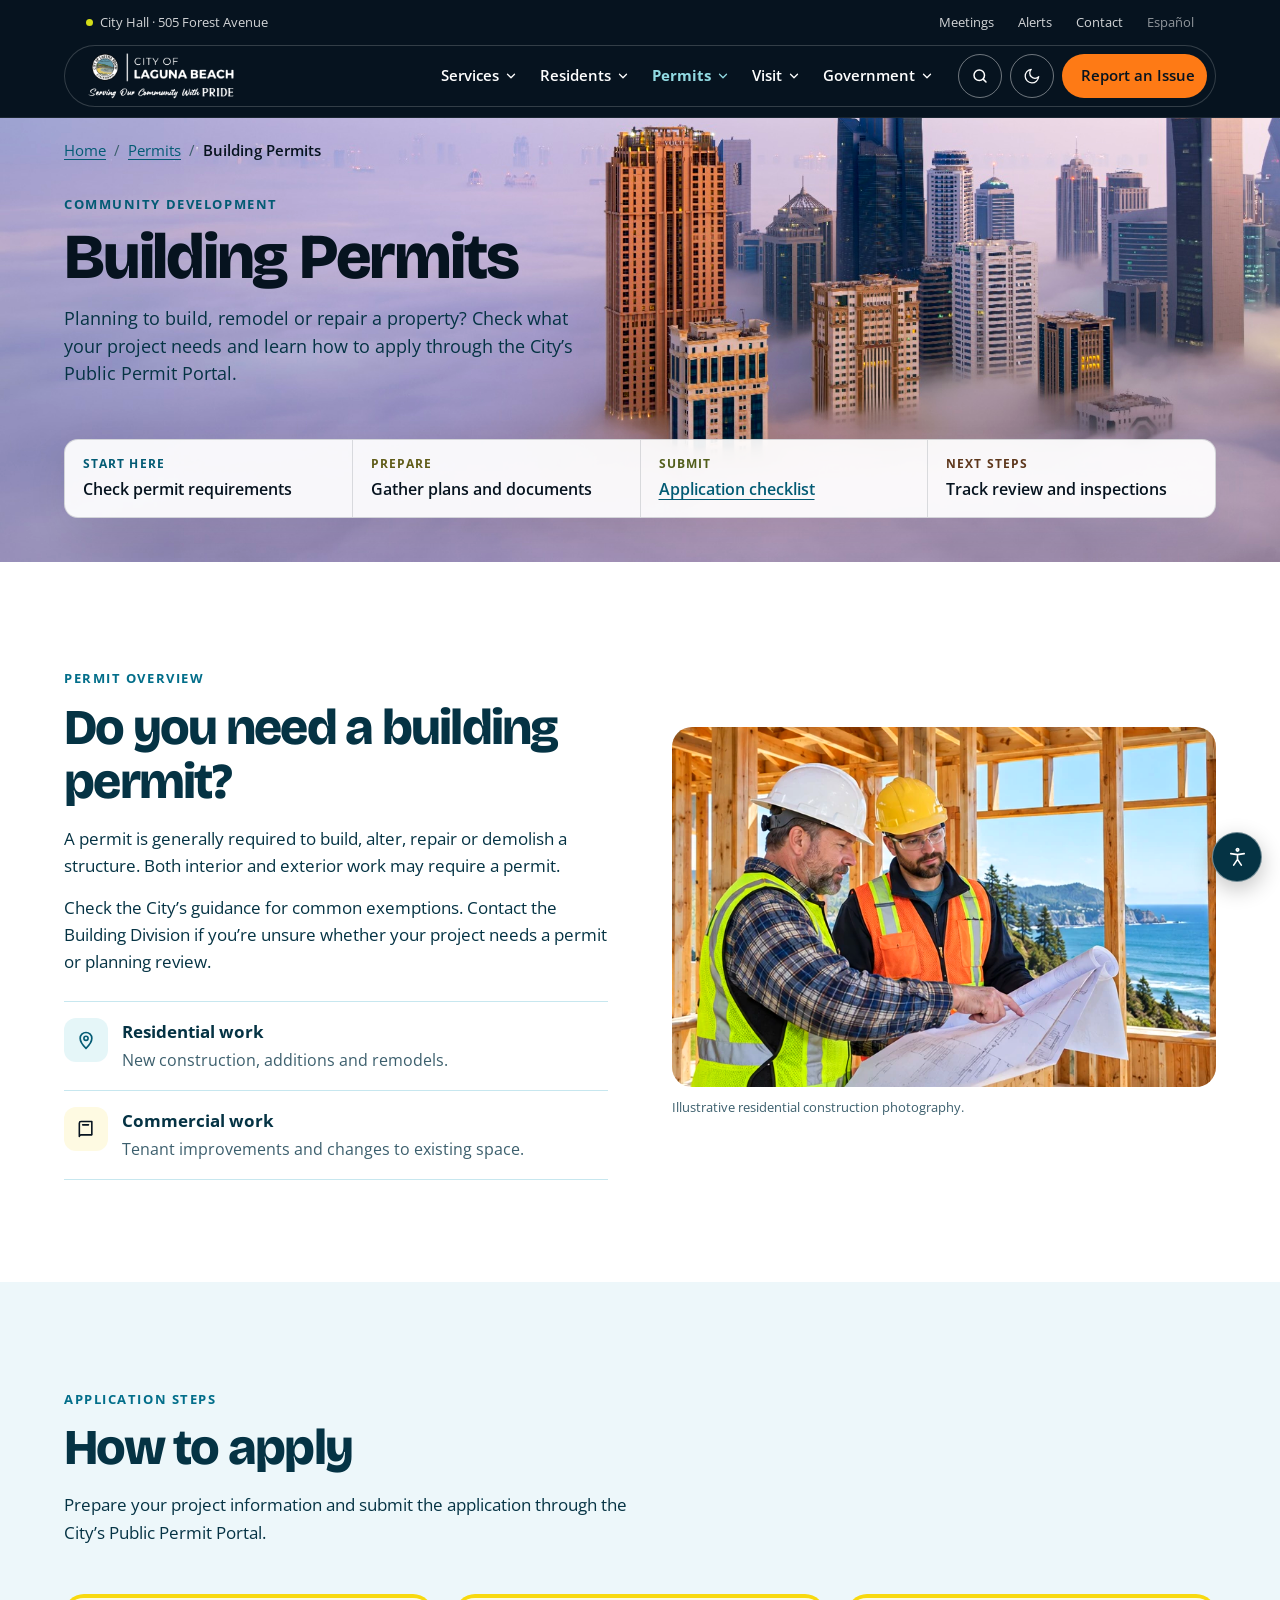
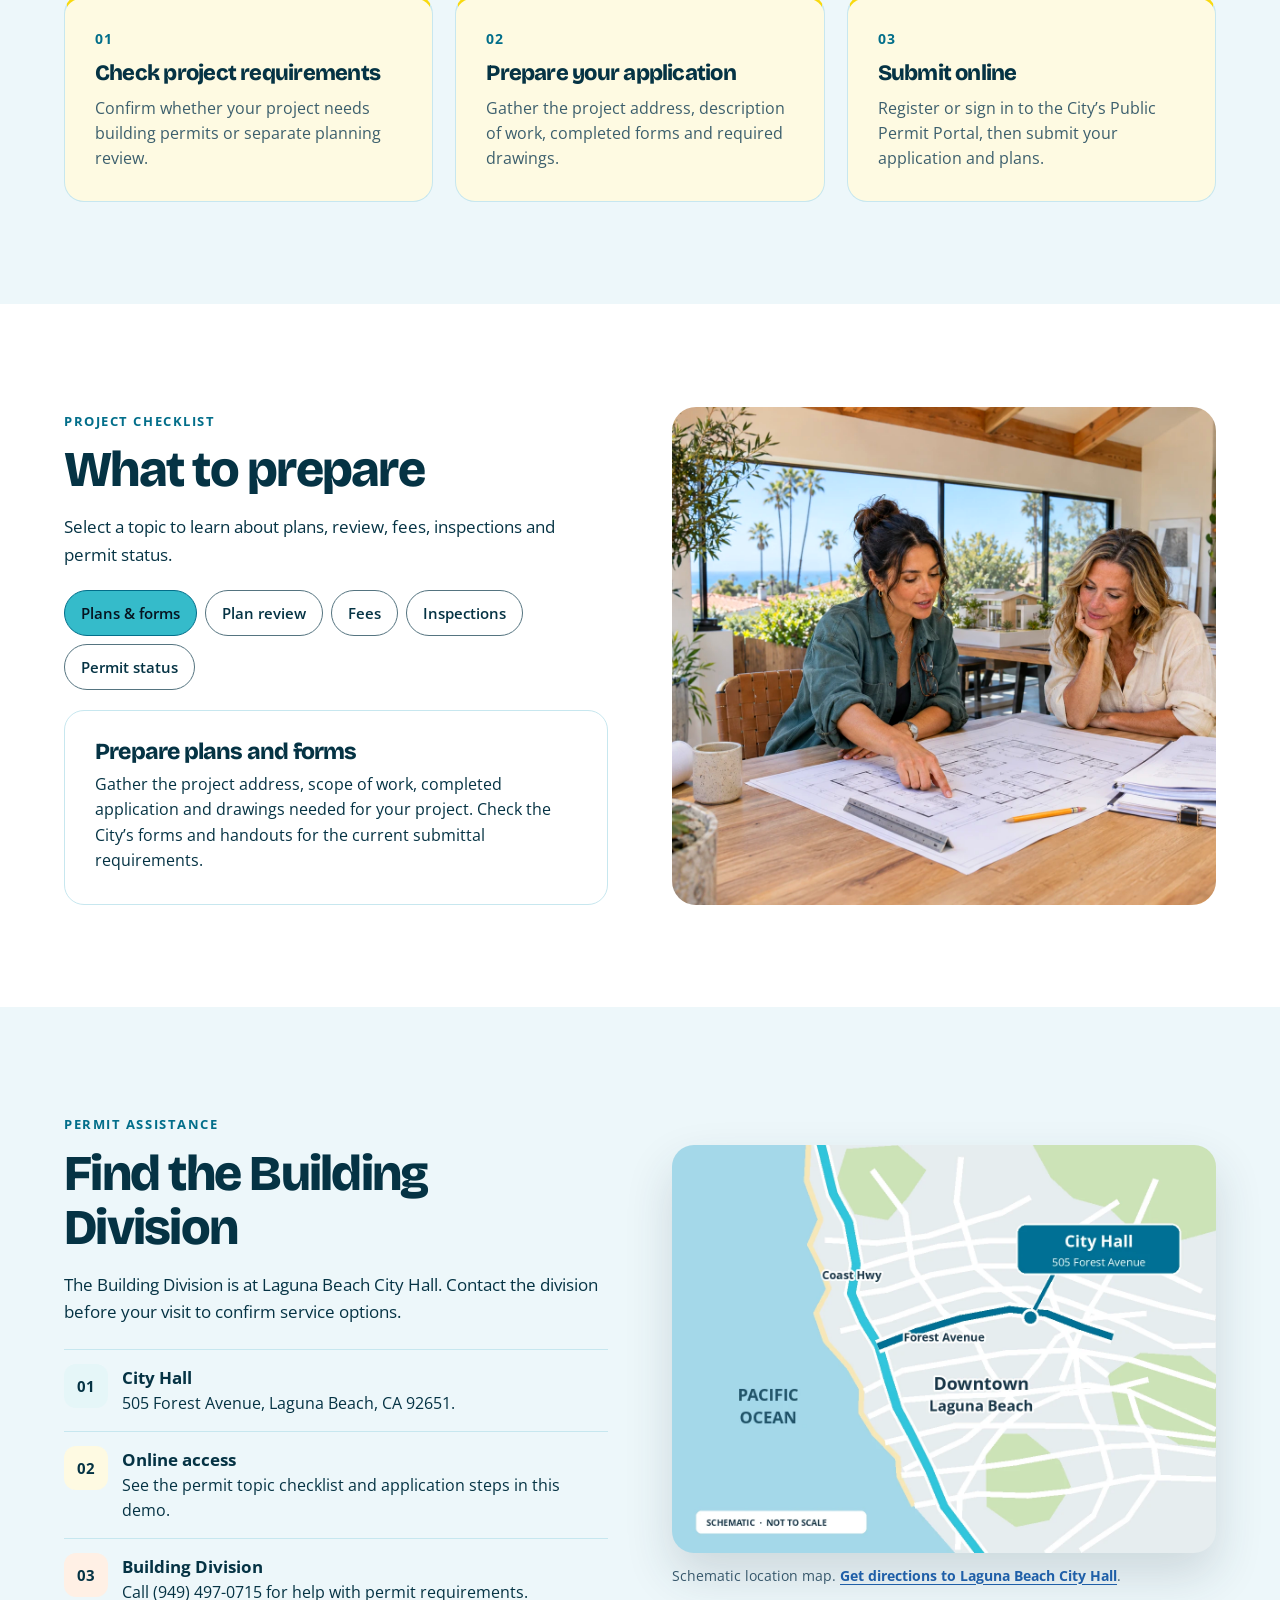
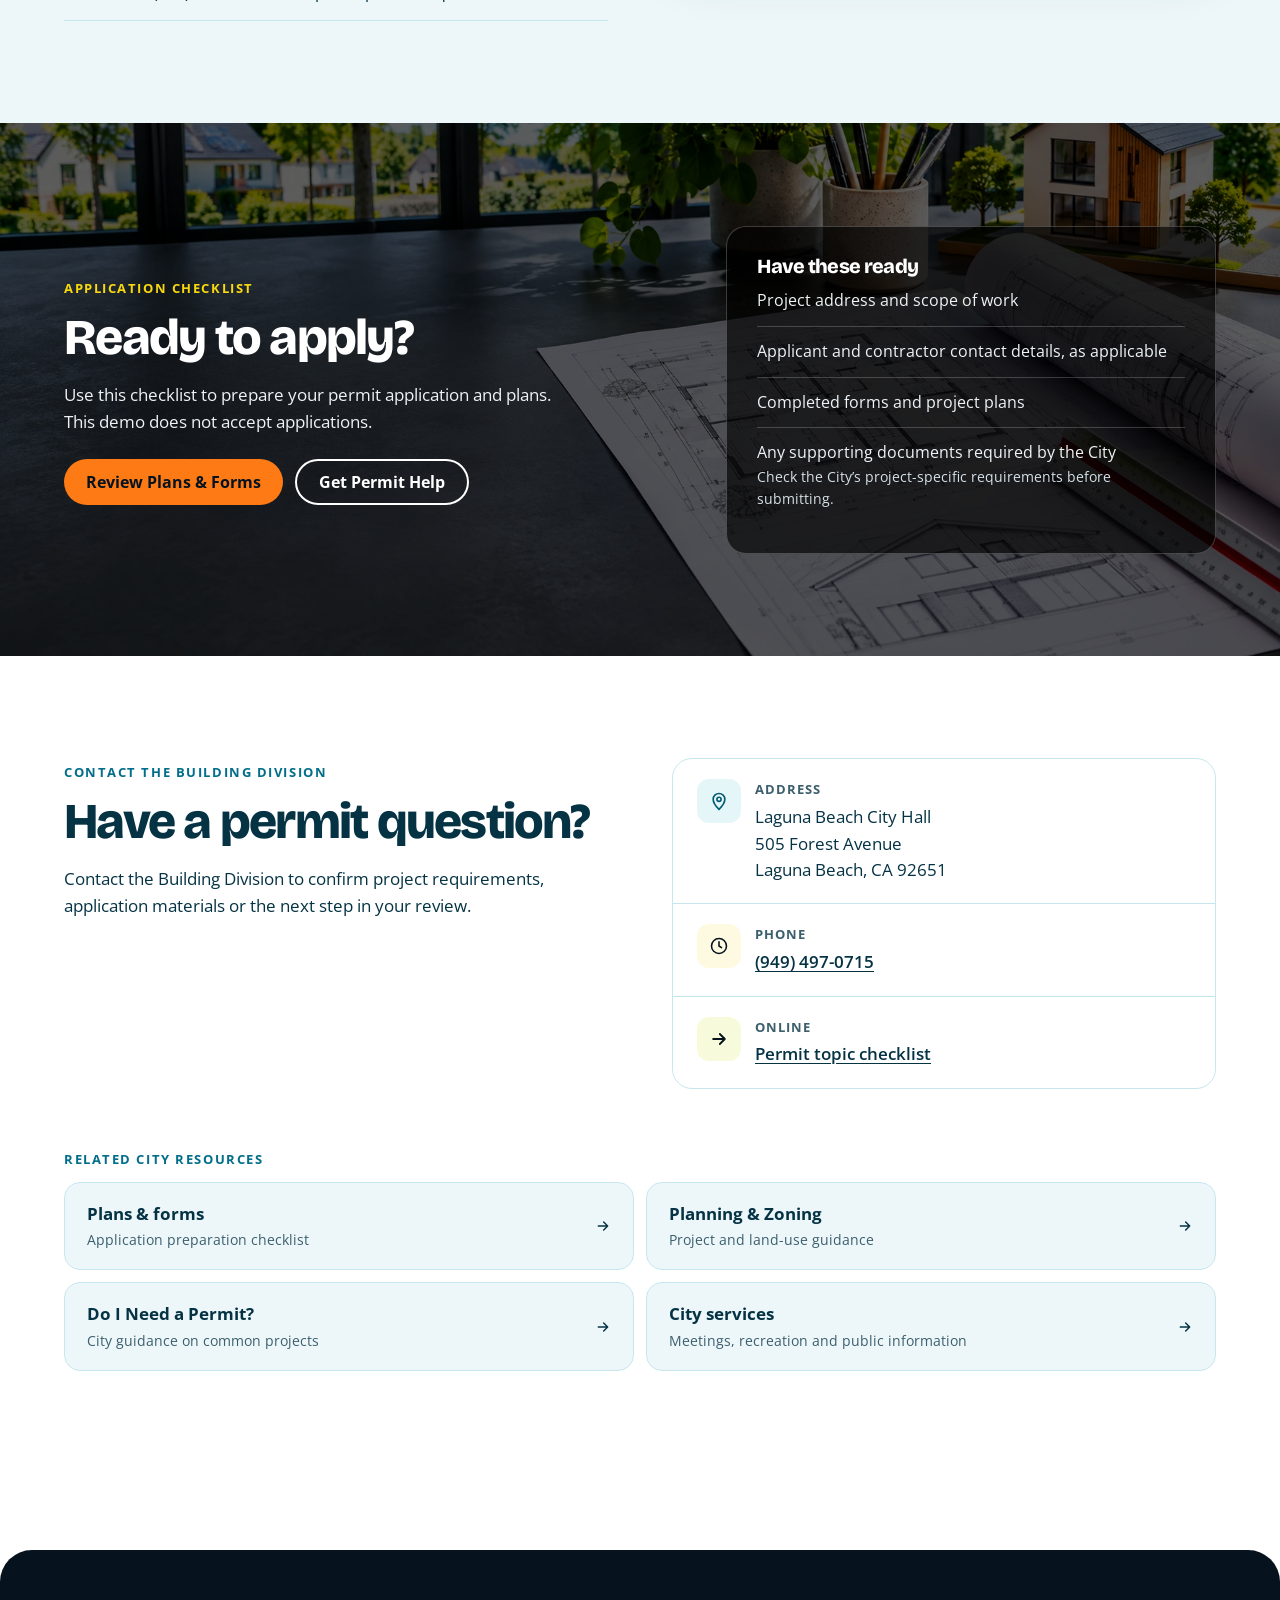
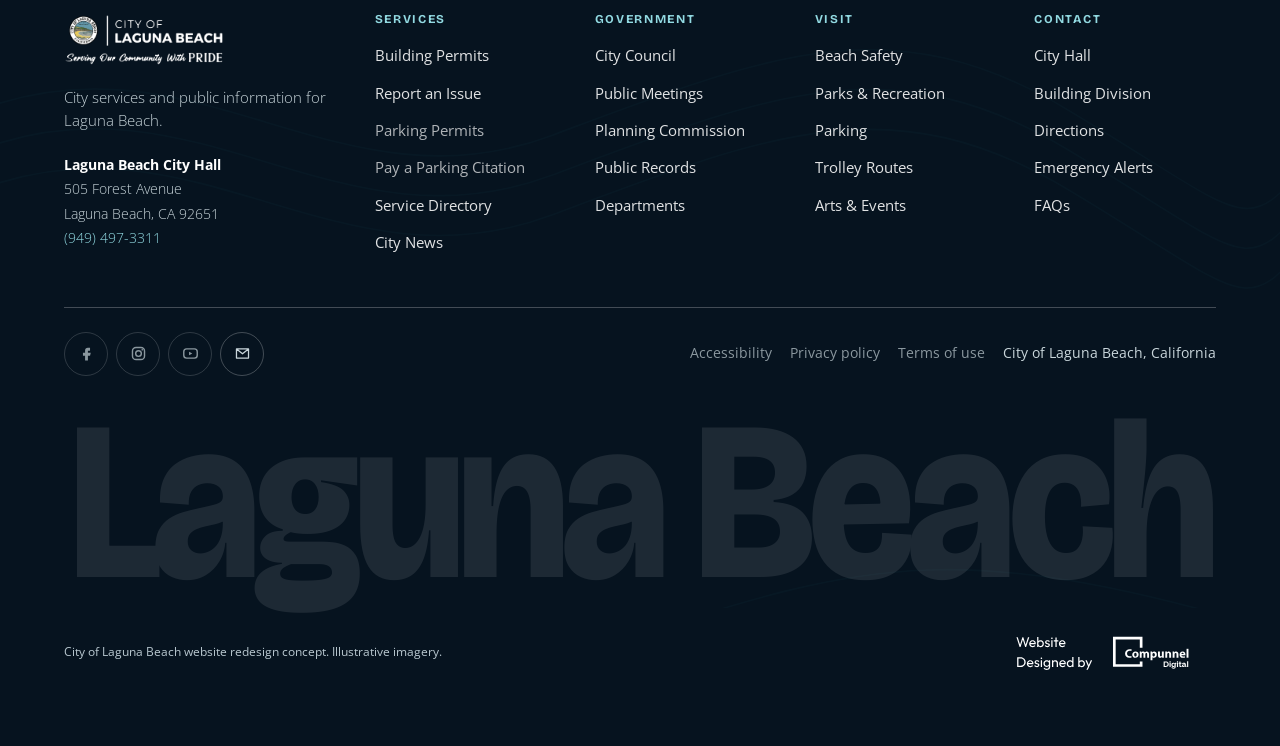
==== building-permits.html @ c86d78e0 "Add files via upload" ====
<!doctype html>
<html lang="en">
<head>
<meta charset="utf-8">
<meta content="width=device-width, initial-scale=1" name="viewport">
<title>Building Permits | City of Laguna Beach</title>
<meta content="Check building permit requirements, prepare your application, and find the City of Laguna Beach Public Permit Portal." name="description">
<link href="https://fonts.googleapis.com" rel="preconnect">
<link crossorigin="" href="https://fonts.gstatic.com" rel="preconnect">
<link href="https://fonts.googleapis.com/css2?family=Bricolage+Grotesque:opsz,wght@12..96,400..800&amp;family=Fraunces:ital,opsz,wght@1,9..144,300..600&amp;family=Open+Sans:wght@300;400;600;700&amp;display=swap" rel="stylesheet">
<style>

:root{
  --navy:#263A4A; --navy-d:#1B2A36; --navy-dd:#121D26; --navy-l:#34505F;
  --orange:#C6532F; --orange-d:#B4492A; --orange-dd:#9A3D22; --orange-lt:#E8875F; --orange-wash:#FBEDE7;
  --teal:#477C78; --teal-d:#3B6B67; --brick:var(--orange); --brick-d:var(--orange-d); --ochre:#D6A64F; --ochre-lt:#FAF0DA;
  --ivory:#F5F0E6; --sage:#A8B5A0; --sage-lt:#E9EDE4; --mist:#B9CED0; --mist-lt:#E7EFF0;
  --slate:#6D777C; --slate-d:#5E676C; --charcoal:#303638; --rose:#C58C80; --rose-lt:#F3E4E0;
  --white:#fff;

  --text:var(--charcoal);
  --line:rgba(38,58,74,.14);
  --line-lt:rgba(255,255,255,.24);
  --r-lg:32px; --r-md:22px; --r-sm:14px;
  --display:'Bricolage Grotesque',system-ui,sans-serif;
  --accent-font:'Fraunces',Georgia,serif;
  --body:'Open Sans',system-ui,-apple-system,sans-serif;
  --pad:clamp(16px,5vw,72px); --gap:clamp(14px,1.6vw,22px);
  --navh:78px;
  --ease:cubic-bezier(.2,.8,.3,1);
}
*{box-sizing:border-box}
html{scroll-behavior:smooth;scroll-padding-top:110px}
body{margin:0;background:var(--white);color:var(--text);font-family:var(--body);font-size:16.5px;line-height:1.6;-webkit-font-smoothing:antialiased;overflow-x:hidden}
img{max-width:100%;display:block}
a{color:inherit;text-decoration:none}
button{font:inherit;color:inherit;border:0;background:none;cursor:pointer}
input,select{font:inherit}
:focus-visible{outline:3px solid var(--orange-lt);outline-offset:3px;border-radius:6px}
.skip{position:absolute;left:12px;top:-60px;z-index:200;background:#fff;color:var(--navy);padding:10px 16px;border-radius:999px;font-weight:700}
.skip:focus{top:12px}
.sr-only{position:absolute;width:1px;height:1px;padding:0;margin:-1px;overflow:hidden;clip:rect(0,0,0,0);white-space:nowrap;border:0}
.wrap{max-width:1360px;margin:0 auto;padding-inline:var(--pad)}
h1,h2,h3,h4{font-family:var(--display);font-weight:800;letter-spacing:-.035em;line-height:.99;margin:0;color:var(--navy)}
.it{font-family:var(--accent-font);font-style:italic;font-weight:300;letter-spacing:-.02em}
.lede{font-size:clamp(16px,1.3vw,19px);color:var(--slate-d);max-width:56ch;line-height:1.65;font-weight:300}
.n{font-size:12px;font-weight:700;letter-spacing:.14em;text-transform:uppercase;color:var(--slate-d)}
.eyebrow{display:inline-flex;align-items:center;gap:9px;font-size:12px;font-weight:700;letter-spacing:.14em;text-transform:uppercase;
  padding:8px 15px 8px 12px;border-radius:999px;border:1px solid var(--line);background:var(--ivory);color:var(--navy)}
.eyebrow::before{content:"";width:8px;height:8px;border-radius:50%;background:var(--brick)}
.on-dark .eyebrow{border-color:var(--line-lt);background:rgba(255,255,255,.12);color:#fff;backdrop-filter:blur(6px)}
.on-dark .eyebrow::before{background:var(--orange-lt)}
.on-dark h1,.on-dark h2,.on-dark h3,.on-dark h4{color:#fff}
.on-dark .lede{color:#D3DEE2}
.on-dark .n{color:rgba(255,255,255,.75)}

.ph{position:relative;overflow:hidden;background:linear-gradient(135deg,var(--navy),var(--teal))}
.ph img{position:absolute;inset:0;width:100%;height:100%;object-fit:cover}


.btn{display:inline-flex;align-items:center;gap:12px;padding:13px 17px 13px 24px;border-radius:999px;font-weight:600;font-size:15.5px;
  background:var(--orange-d);color:#fff;transition:transform .28s var(--ease),background .28s;min-height:48px}
.btn .dot{width:30px;height:30px;border-radius:50%;background:var(--navy);color:#fff;display:grid;place-items:center;transition:transform .28s var(--ease);flex:none}
.btn:hover{transform:translateY(-2px);background:var(--orange-dd)}
.btn--navy{background:var(--navy)}.btn--navy .dot{background:var(--orange)}.btn--navy:hover{background:var(--navy-l)}
.btn:hover .dot{transform:translateX(3px) rotate(45deg)}
.btn--ghost{background:transparent;color:var(--navy);border:1.5px solid var(--line)}
.btn--ghost .dot{background:var(--navy);color:#fff}
.btn--ghost:hover{background:var(--ivory)}
.btn--white{background:#fff;color:var(--navy)}
.btn--white .dot{background:var(--orange);color:#fff}
.btn--white:hover{background:var(--ivory)}
.btn--glass{background:rgba(255,255,255,.14);color:#fff;border:1.5px solid rgba(255,255,255,.45);backdrop-filter:blur(8px)}
.btn--glass .dot{background:#fff;color:var(--navy)}
.btn--glass:hover{background:rgba(255,255,255,.26)}
.btn--ochre{background:var(--ochre);color:var(--navy-dd)}
.btn--ochre .dot{background:var(--navy);color:#fff}
.btn--ochre:hover{background:var(--gold)}


#progress{position:fixed;top:0;left:0;height:3px;width:0;z-index:120;background:linear-gradient(90deg,var(--orange-lt),var(--orange));transition:width .12s linear}
.nav{position:fixed;top:0;left:0;right:0;z-index:80;padding:8px 0 10px;background:#000;border-bottom:1px solid rgba(255,255,255,.08);transition:transform .35s var(--ease),box-shadow .35s}
.nav.solid{box-shadow:0 10px 30px rgba(0,0,0,.35)}
.utility{display:flex;justify-content:flex-end;gap:4px;align-items:center;font-size:13px;color:rgba(255,255,255,.82);padding:0 12px 8px;
  transition:opacity .3s,max-height .3s;max-height:40px;overflow:hidden}
.utility a{padding:4px 10px;border-radius:99px}
.utility a[href]:hover{background:rgba(255,255,255,.14);color:#fff}
.utility .open{display:inline-flex;align-items:center;gap:7px;margin-right:auto;padding-left:10px}
.utility .open i{width:7px;height:7px;border-radius:50%;background:var(--sage)}
.utility .open.closed i{background:var(--rose)}
.nav.solid .utility{opacity:0;max-height:0;padding-bottom:0}
.nav-inner{position:relative;display:flex;align-items:center;gap:14px;border-radius:999px;padding:6px 8px 6px 22px;
  background:#000;border:1px solid rgba(255,255,255,.18);
  transition:background .35s,border-color .35s,box-shadow .35s}
.nav.solid .nav-inner,.nav.menu-open .nav-inner{background:#000;border-color:rgba(255,255,255,.14)}
.brand{display:flex;align-items:center;flex:none}
.brand img{height:48px;width:auto}
.nav-links{display:flex;gap:2px;margin-left:auto;list-style:none;padding:0;margin-block:0}
.nav-links>li>a:hover{background:rgba(255,255,255,.14);color:#fff}
.nav-links>li>button,.nav-links>li>a{display:inline-flex;align-items:center;gap:6px;padding:10px 14px;border-radius:999px;font-size:14.5px;font-weight:600;color:rgba(255,255,255,.92);transition:background .2s,color .2s}
.nav-links>li>button svg{transition:transform .25s}
.nav-links>li>button:hover,.nav-links>li>button[aria-expanded="true"]{background:rgba(255,255,255,.16);color:#fff}
.nav-links>li>button[aria-expanded="true"] svg{transform:rotate(180deg)}
.nav-cta{display:flex;gap:8px;align-items:center}
.icon-btn{width:44px;height:44px;border-radius:50%;border:1px solid rgba(255,255,255,.42);display:grid;place-items:center;color:#fff;transition:all .25s;flex:none}
.icon-btn:hover{background:rgba(255,255,255,.2)}
.nav .btn{padding:10px 12px 10px 19px;font-size:14.5px;background:var(--orange);color:#fff;min-height:44px}
.nav .btn .dot{width:26px;height:26px}
.nav .btn:hover{background:var(--orange-d)}
.burger{display:none}

.mega{position:absolute;left:0;right:0;top:calc(100% + 10px);border-radius:var(--r-lg);background:#fff;color:var(--charcoal);
  box-shadow:0 30px 70px -20px rgba(18,29,38,.45);padding:clamp(20px,2.4vw,32px);display:grid;grid-template-columns:1.3fr .7fr;gap:28px;
  opacity:0;visibility:hidden;transform:translateY(-8px);transition:opacity .25s,transform .25s var(--ease),visibility .25s}
.mega.open{opacity:1;visibility:visible;transform:none}
.mega h3{font-size:13px;letter-spacing:.14em;text-transform:uppercase;font-family:var(--body);font-weight:700;color:var(--orange-d);margin-bottom:14px}
.mega ul{list-style:none;padding:0;margin:0;display:grid;grid-template-columns:1fr 1fr;gap:4px 18px}
.mega li a{display:flex;align-items:center;justify-content:space-between;gap:10px;padding:11px 14px;border-radius:14px;font-weight:600;font-size:15px;color:var(--navy);transition:background .2s,transform .2s}
.mega li a:hover{background:var(--orange-wash);transform:translateX(3px)}
.mega li a span{font-weight:400;font-size:12.5px;color:var(--slate-d)}
.mega-feature{position:relative;border-radius:var(--r-md);overflow:hidden;min-height:220px;display:flex;align-items:flex-end;isolation:isolate;color:#fff}
.mega-feature img{position:absolute;inset:0;width:100%;height:100%;object-fit:cover;z-index:-2}
.mega-feature::after{content:"";position:absolute;inset:0;z-index:-1;background:linear-gradient(180deg,rgba(18,29,38,0) 30%,rgba(18,29,38,.92))}
.mega-feature div{padding:20px}
.mega-feature b{display:block;font-family:var(--display);font-size:22px;letter-spacing:-.03em;line-height:1.05}
.mega-feature small{display:block;margin-top:6px;font-size:13.5px;color:#D3DEE2}
@media(max-width:1080px){.nav-links{display:none}.burger{display:grid;margin-left:auto}}
@media(max-width:600px){.nav .btn span{display:none}.nav .btn{padding:9px}.brand img{height:38px}.utility{display:none}.nav-inner{padding-left:16px;gap:8px}.icon-btn{width:42px;height:42px}}


.drawer{position:fixed;inset:0;z-index:90;background:var(--navy-d);color:#fff;padding:calc(var(--navh) + 30px) var(--pad) 40px;overflow-y:auto;
  opacity:0;visibility:hidden;transition:opacity .3s,visibility .3s}
.drawer.open{opacity:1;visibility:visible}
.drawer details{border-bottom:1px solid var(--line-lt)}
.drawer summary{list-style:none;display:flex;justify-content:space-between;align-items:center;padding:18px 4px;font-family:var(--display);font-size:24px;font-weight:700;letter-spacing:-.03em;cursor:pointer;min-height:48px}
.drawer summary::-webkit-details-marker{display:none}
.drawer summary svg{transition:transform .25s}
.drawer details[open] summary svg{transform:rotate(45deg)}
.drawer ul{list-style:none;margin:0;padding:0 0 18px;display:grid;gap:2px}
.drawer ul a{display:block;padding:11px 6px;color:#D3DEE2;font-size:16px}
.drawer-links{list-style:none;margin:0;padding:0}
.drawer-links a{display:block;padding:16px 4px;border-bottom:1px solid var(--line-lt);font-family:var(--display);font-size:26px;font-weight:700;letter-spacing:-.03em;color:#fff}
.drawer .drawer-cta{display:flex;gap:10px;flex-wrap:wrap;margin-top:28px}


.topshell{position:relative;isolation:isolate;padding-top:calc(var(--navh) + clamp(64px,8vw,120px));padding-bottom:clamp(30px,4vw,54px);overflow:hidden;background:var(--navy-d)}
.topshell-bg{position:absolute;inset:0;z-index:-2}
.topshell-bg video,.topshell-bg img{position:absolute;inset:0;width:100%;height:100%;object-fit:cover;object-position:center 55%}
.topshell-bg img{z-index:0}.topshell-bg video{z-index:1}
.motion-btn{display:inline-flex;align-items:center;gap:9px;margin-top:16px;padding:9px 16px 9px 13px;border-radius:999px;font-size:13.5px;font-weight:600;color:#fff;
  border:1px solid rgba(255,255,255,.35);background:rgba(0,0,0,.28);backdrop-filter:blur(6px);-webkit-backdrop-filter:blur(6px);min-height:40px;transition:background .2s}
.motion-btn:hover{background:rgba(0,0,0,.5)}
.topshell-bg::after{content:"";position:absolute;inset:0;z-index:2;
  background:
    radial-gradient(85% 85% at 12% 55%, rgba(10,16,22,.82) 0%, rgba(14,22,30,.5) 50%, rgba(18,29,38,.08) 85%),
    linear-gradient(90deg, rgba(10,16,22,.45) 0%, rgba(10,16,22,0) 60%),
    radial-gradient(60% 50% at 92% 8%, rgba(198,83,47,.22), transparent 70%),
    linear-gradient(180deg, rgba(0,0,0,.35) 0%, rgba(18,29,38,.05) 35%, rgba(18,29,38,.25) 70%, rgba(12,20,27,.95) 100%)}
.topshell-grain{position:absolute;inset:0;z-index:-1;opacity:.3;background-image:radial-gradient(rgba(255,255,255,.16) 1px,transparent 1px);background-size:26px 26px;
  -webkit-mask-image:linear-gradient(180deg,transparent 0%,#000 55%);mask-image:linear-gradient(180deg,transparent 0%,#000 55%)}
.river-art{position:absolute;inset:auto 0 0 0;z-index:-1;width:100%;height:60%;opacity:.5;pointer-events:none}
.river-art path{fill:none;stroke:rgba(232,135,95,.42);stroke-width:1.2}
.river-art .draw{stroke-dasharray:2200;stroke-dashoffset:2200;animation:draw 7s cubic-bezier(.4,0,.2,1) .5s forwards}
@keyframes draw{to{stroke-dashoffset:0}}
.hero{position:relative;z-index:4}
.hero h1,.hero .lede{text-shadow:0 2px 18px rgba(18,29,38,.7),0 1px 3px rgba(18,29,38,.5)}
.hero-pills{display:flex;gap:10px;flex-wrap:wrap}
.livepill{display:inline-flex;align-items:center;gap:9px;padding:7px 15px 7px 12px;border-radius:999px;font-size:12px;font-weight:700;letter-spacing:.12em;text-transform:uppercase;
  background:rgba(198,83,47,.22);border:1px solid rgba(232,135,95,.6);color:#F8D2C1}
.livepill i{width:8px;height:8px;border-radius:50%;background:var(--orange-lt);box-shadow:0 0 0 0 rgba(232,135,95,.7);animation:pulse 2.2s infinite}
@keyframes pulse{70%{box-shadow:0 0 0 9px transparent}100%{box-shadow:0 0 0 0 transparent}}
.hero h1{font-size:clamp(46px,8vw,128px);letter-spacing:-.05em;margin:22px 0 0;max-width:13ch;color:#fff;line-height:.94}
.hero h1 .it{color:var(--orange-lt);display:inline-block;padding-right:.08em}
.hero-grid{display:grid;grid-template-columns:1.4fr .6fr;gap:clamp(24px,4vw,60px);align-items:end;margin-top:26px}
.hero .lede{color:#E2E9EC;font-size:clamp(17px,1.45vw,21px);max-width:46ch}
.hero-actions{display:flex;gap:12px;flex-wrap:wrap;margin-top:28px}
.hero-side{border:1px solid rgba(255,255,255,.16);border-radius:var(--r-md);background:#000;overflow:hidden;color:#fff;box-shadow:0 30px 60px -24px rgba(0,0,0,.7)}
.hero-side .ph{height:150px}
.hero-side .ph img{object-position:center 35%}
.hero-side .in{padding:20px}
.hero-side .n{color:var(--orange-lt)}
.hero-side .k{font-family:var(--display);font-weight:700;font-size:clamp(28px,2.8vw,40px);line-height:1;letter-spacing:-.05em;margin-top:6px}
.hero-side .k span{color:var(--orange-lt)}
.hero-side p{margin:10px 0 0;font-size:14px;color:#C9CDD0;line-height:1.55;font-weight:300}
.hero-side a{display:inline-flex;gap:9px;align-items:center;margin-top:14px;font-weight:600;font-size:14.5px;color:var(--orange-lt)}
.hero-side a:hover{text-decoration:underline;text-underline-offset:4px}
.float-pill{position:absolute;z-index:5;display:inline-flex;align-items:center;gap:8px;padding:10px 16px;border-radius:999px;font-size:13.5px;color:#fff;
  background:rgba(27,42,54,.55);border:1px solid rgba(255,255,255,.3);backdrop-filter:blur(10px);-webkit-backdrop-filter:blur(10px);animation:drift 9s ease-in-out infinite}
.float-pill b{font-family:var(--display);font-size:16px;letter-spacing:-.02em}
.float-pill i{width:7px;height:7px;border-radius:50%;background:var(--orange-lt)}
.fp1{right:clamp(16px,6vw,96px);top:calc(var(--navh) + 110px)}
@keyframes drift{0%,100%{transform:translateY(0)}50%{transform:translateY(-8px)}}

.quick{display:grid;grid-template-columns:repeat(4,1fr);gap:var(--gap);margin-top:clamp(34px,4vw,56px)}
.qcard{position:relative;display:flex;flex-direction:column;justify-content:flex-end;min-height:clamp(150px,14vw,196px);border-radius:var(--r-md);overflow:hidden;isolation:isolate;
  border:1px solid rgba(255,255,255,.26);color:#fff;padding:18px;transition:transform .35s var(--ease),border-color .35s}
.qcard img{position:absolute;inset:0;width:100%;height:100%;object-fit:cover;z-index:-2;transition:transform .7s var(--ease)}
.qcard::after{content:"";position:absolute;inset:0;z-index:-1;background:linear-gradient(180deg,rgba(18,29,38,.08) 15%,rgba(18,29,38,.9) 100%)}
.qcard:hover{transform:translateY(-6px);border-color:color-mix(in srgb,var(--cyan) 90%,transparent)}
.qcard:hover img{transform:scale(1.07)}
.qcard .num{position:absolute;top:14px;left:14px;font-size:11px;font-weight:700;letter-spacing:.12em;padding:5px 10px;border-radius:99px;background:rgba(255,255,255,.92);color:var(--navy)}
.qcard .arrow{position:absolute;top:12px;right:12px;width:36px;height:36px;border-radius:50%;background:var(--orange);display:grid;place-items:center;transition:transform .35s var(--ease)}
.qcard:hover .arrow{transform:rotate(-45deg)}
.qcard b{font-family:var(--display);font-size:clamp(19px,1.7vw,24px);letter-spacing:-.03em;line-height:1.05}
.qcard small{font-size:13px;color:#D3DEE2;margin-top:4px}
@media(max-width:980px){.hero-grid{grid-template-columns:1fr}.quick{grid-template-columns:1fr 1fr}.fp1{display:none}}
@media(max-width:420px){.qcard{min-height:140px;padding:14px}.qcard b{font-size:18px}}


.marquee{border-bottom:1px solid var(--line);padding:4px 0 20px;overflow:hidden;
  -webkit-mask-image:linear-gradient(90deg,transparent,#000 8%,#000 92%,transparent);mask-image:linear-gradient(90deg,transparent,#000 8%,#000 92%,transparent)}
.marquee-label{font-size:12px;letter-spacing:.14em;text-transform:uppercase;font-weight:700;color:var(--slate-d);border-top:1px solid var(--line);padding-top:20px;margin-bottom:10px}
.marquee-track{display:flex;gap:44px;width:max-content;animation:slide 52s linear infinite}
.marquee:hover .marquee-track{animation-play-state:paused}
.marquee-track .mq{font-family:var(--display);font-size:clamp(17px,1.6vw,22px);font-weight:600;letter-spacing:-.03em;color:var(--teal-d);white-space:nowrap;display:inline-flex;align-items:center;gap:44px;padding:6px 0;transition:color .2s}
.marquee-track .mq::after{content:"✦";font-size:.6em;color:var(--orange)}
.marquee-track .mq:hover,.marquee-track .mq:focus-visible{color:var(--orange-d)}
.marquee-track .mq span{background:linear-gradient(currentColor,currentColor) 0 100%/0 2px no-repeat;transition:background-size .35s var(--ease)}
.marquee-track .mq:hover span,.marquee-track .mq:focus-visible span{background-size:100% 2px}
.marquee:focus-within .marquee-track{animation-play-state:paused}

.mq-pop{position:fixed;z-index:95;left:0;top:0;width:236px;height:88px;border-radius:999px;overflow:hidden;pointer-events:none;
  border:3px solid #fff;box-shadow:0 22px 44px -16px rgba(18,29,38,.55),0 0 0 1px color-mix(in srgb,var(--cyan) 35%,transparent);background:var(--navy);
  opacity:0;transform:translate(-50%,-100%) translateY(6px) scale(.86);transform-origin:50% 100%;transition:opacity .22s,transform .3s var(--ease)}
.mq-pop.show{opacity:1;transform:translate(-50%,-100%) translateY(-12px) scale(1)}
.mq-pop img{width:100%;height:100%;object-fit:cover}
.mq-pop b{position:absolute;right:8px;top:50%;transform:translateY(-50%);width:36px;height:36px;border-radius:50%;background:var(--orange);color:#fff;display:grid;place-items:center}
.mq-pop::after{content:"";position:absolute;inset:0;background:linear-gradient(90deg,transparent 55%,rgba(18,29,38,.45))}
@media (hover:none){.mq-pop{display:none}}
@keyframes slide{to{transform:translateX(-50%)}}
.rule{height:3px;border-radius:9px;background:linear-gradient(90deg,var(--orange),var(--ochre) 50%,transparent);margin-top:clamp(28px,3vw,48px);opacity:.75}

.sec{padding:clamp(52px,6.6vw,110px) 0}
.sec-head{display:flex;justify-content:space-between;align-items:flex-end;gap:24px;flex-wrap:wrap;margin-bottom:clamp(26px,3.2vw,48px)}
.sec-head h2{font-size:clamp(34px,4.6vw,70px);max-width:15ch;margin-top:14px}
.sec-head h2 .it{color:var(--brick)}
.u{position:relative;display:inline-block}
.u::after{content:"";position:absolute;left:0;right:0;bottom:-.04em;height:.07em;border-radius:9px;background:linear-gradient(90deg,var(--orange),var(--ochre));transform:scaleX(0);transform-origin:left;transition:transform 1s var(--ease) .3s}
.in-view .u::after,.no-js .u::after{transform:scaleX(1)}
.sec-head .lede{margin-top:0}
.head-r{display:flex;flex-direction:column;align-items:flex-start;gap:18px;max-width:46ch}


.bg-ivory{background:var(--ivory)}
.filters{display:flex;gap:10px;flex-wrap:wrap;margin-bottom:22px}
.path{padding:11px 20px;border-radius:999px;border:1.5px solid var(--line);font-weight:600;font-size:15px;color:var(--charcoal);background:#fff;min-height:44px;
  transition:all .25s var(--ease)}
.path:hover{border-color:var(--brick);color:var(--brick-d);transform:translateY(-2px)}
.path[aria-pressed="true"]{background:var(--orange-d);border-color:var(--orange-d);color:#fff}
.events{display:grid;grid-template-columns:1.25fr 1fr 1fr;grid-auto-rows:auto;gap:var(--gap)}
.ev{border-radius:var(--r-lg);border:1px solid var(--line);background:#fff;overflow:hidden;display:flex;flex-direction:column;transition:transform .3s var(--ease),box-shadow .3s}
.ev:hover{transform:translateY(-6px);box-shadow:0 22px 46px -26px rgba(18,29,38,.5)}
.ev .thumb{height:clamp(170px,15vw,210px)}
.ev .thumb img{transition:transform .7s var(--ease)}
.ev:hover .thumb img{transform:scale(1.06)}
.ev .kind{position:absolute;z-index:3;left:14px;top:14px;padding:6px 12px;border-radius:99px;font-size:11px;font-weight:700;letter-spacing:.1em;text-transform:uppercase;background:#fff;color:var(--navy)}
.ev .kind.rec{background:var(--teal);color:#fff}
.ev .kind.ongo{background:var(--ochre);color:var(--navy-dd)}
.ev .body{padding:20px 22px 22px;display:flex;gap:18px;flex:1}
.date{flex:none;width:64px;text-align:center;border-radius:16px;background:var(--orange-wash);padding:10px 4px 9px;align-self:flex-start}
.date .d{display:block;font-family:var(--display);font-weight:800;font-size:31px;line-height:1;letter-spacing:-.04em;color:var(--navy)}
.date .m{display:block;font-size:12.5px;font-weight:700;letter-spacing:.12em;text-transform:uppercase;color:var(--brick-d);margin-top:4px}
.date .w{display:block;font-size:11.5px;color:var(--slate-d);margin-top:2px}
.ev .meta{display:flex;flex-direction:column;flex:1;min-width:0}
.ev h3{font-size:clamp(19px,1.55vw,23px);line-height:1.1}
.ev .when{font-size:14px;font-weight:600;color:var(--navy);margin-top:8px}
.ev .where{display:flex;gap:6px;align-items:center;font-size:13.5px;color:var(--slate-d);margin-top:2px}
.ev p{font-size:14px;color:var(--slate-d);margin:10px 0 0;font-weight:400}
.ev .go{margin-top:auto;padding-top:14px;font-weight:600;font-size:14.5px;display:inline-flex;gap:9px;align-items:center;color:var(--brick-d)}
.ev .go svg{transition:transform .3s}
.ev:hover .go svg{transform:translateX(5px)}
.ev.feature{grid-row:span 2;background:var(--navy);border-color:var(--navy);box-shadow:inset 0 -6px 0 var(--orange)}
.ev.feature .thumb{height:auto;flex:1;min-height:clamp(220px,22vw,320px)}
.ev.feature .body{flex:0 0 auto}
.ev.feature h3{color:#fff;font-size:clamp(24px,2.3vw,34px)}
.ev.feature .when{color:var(--orange-lt)}
.ev.feature .where,.ev.feature p{color:#C9D6DB}
.ev.feature .go{color:var(--orange-lt)}
.ev.feature .date{background:rgba(255,255,255,.1)}
.ev.feature .date .d{color:#fff}.ev.feature .date .m{color:var(--orange-lt)}.ev.feature .date .w{color:#C9D6DB}
.events-empty{grid-column:1/-1;padding:40px;border-radius:var(--r-lg);border:1.5px dashed var(--line);text-align:center;color:var(--slate-d)}
.events-foot{display:flex;gap:14px;align-items:center;flex-wrap:wrap;margin-top:26px}
.events-foot small{color:var(--slate-d);font-size:13.5px}
@media(max-width:1080px){.events{grid-template-columns:1fr 1fr}.ev.feature{grid-row:auto;grid-column:1/-1}}
@media(max-width:680px){.events{grid-template-columns:1fr}}


.inits{display:grid;grid-template-columns:repeat(12,1fr);gap:var(--gap)}
.init{grid-column:span 3;border-radius:var(--r-lg);overflow:hidden;background:var(--ivory);border:1px solid var(--line);display:flex;flex-direction:column;
  min-height:250px;transition:transform .3s var(--ease),box-shadow .3s}
.init:hover{transform:translateY(-6px);box-shadow:0 20px 44px -24px rgba(18,29,38,.55)}
.init.wide{grid-column:span 6}
.init .pic{height:clamp(160px,14vw,200px)}
.init.wide .pic{height:clamp(190px,17vw,250px)}
.init .pic img{transition:transform .7s var(--ease)}
.init:hover .pic img{transform:scale(1.06)}
.init .pic .tag{position:absolute;z-index:2;left:14px;top:14px;font-size:11px;font-weight:700;letter-spacing:.1em;text-transform:uppercase;padding:6px 11px;border-radius:99px;color:#fff;background:var(--navy)}
.init .in{padding:22px;display:flex;flex-direction:column;flex:1}
.init h3{font-size:clamp(20px,1.8vw,27px)}
.init p{font-size:14.5px;color:var(--slate-d);margin:9px 0 0;font-weight:400}
.init .go{display:inline-flex;align-items:center;gap:9px;margin-top:auto;padding-top:18px;font-weight:600;font-size:14.5px;color:var(--brick-d)}
.init .go svg{transition:transform .3s}
.init:hover .go svg{transform:translateX(5px)}
.init.feature{background:var(--navy);border-color:var(--navy)}
.init.feature h3{color:#fff}.init.feature p{color:#C9D6DB}.init.feature .go{color:var(--orange-lt)}
.init.feature .pic .tag{background:var(--orange);color:#fff}
.init.accent{background:var(--brick);border-color:var(--brick)}
.init.accent h3{color:#fff}.init.accent p{color:#F6E6DF}.init.accent .go{color:#fff}
.init.accent .pic .tag{background:#fff;color:var(--brick-d)}
.init .pic .tag.teal{background:var(--teal)}
.init .pic .tag.rose{background:var(--rose);color:var(--navy-dd)}
@media(max-width:1080px){.init{grid-column:span 6}.init.wide{grid-column:span 6}}
@media(max-width:680px){.init,.init.wide{grid-column:1/-1}}


.evidence{background:var(--ochre-lt);border-radius:var(--r-lg);padding:clamp(30px,4vw,64px) clamp(18px,3vw,48px)}
.evidence .sec-head h2 .it{color:var(--teal-d)}
.daytabs{display:flex;gap:8px;margin-bottom:26px;flex-wrap:wrap}
.track{position:relative;display:grid;grid-template-columns:repeat(6,1fr);gap:var(--gap);align-items:start}
.track::before{content:"";position:absolute;left:5%;right:5%;top:58px;height:2px;
  background-image:linear-gradient(90deg,rgba(38,58,74,.25) 0 12px,transparent 12px 22px);background-size:22px 2px}
.stage{position:relative;text-align:left;display:flex;flex-direction:column;align-items:flex-start;padding:0;border-radius:18px}
.stage .tick{font-family:var(--display);font-size:11.5px;letter-spacing:.14em;color:var(--slate-d);margin-bottom:12px;display:block;text-transform:uppercase;font-weight:700}
.stage .bulb{width:92px;height:92px;border-radius:50%;overflow:hidden;position:relative;z-index:2;border:3px solid #fff;background:var(--navy);
  transition:all .4s var(--ease);flex:none}
.stage .bulb img{width:100%;height:100%;object-fit:cover;filter:grayscale(1);opacity:.75;transition:opacity .4s,filter .4s}
.stage .bulb::after{content:"";position:absolute;inset:0;background:rgba(38,58,74,.38);transition:background .4s}
.stage[aria-selected="true"] .bulb{border-color:var(--brick);transform:scale(1.07)}
.stage[aria-selected="true"] .bulb img{opacity:1;filter:none}
.stage[aria-selected="true"] .bulb::after{background:transparent}
.stage:hover .bulb{border-color:var(--orange-lt)}
.stage h4{font-size:clamp(17px,1.4vw,21px);margin-top:16px;line-height:1.08}
.stage p{font-size:13.5px;color:var(--slate-d);margin:6px 0 0;font-weight:400;line-height:1.45}
.case{margin-top:clamp(26px,3vw,44px);border-radius:var(--r-lg);overflow:hidden;background:#fff;display:grid;grid-template-columns:.5fr 1.5fr}
.case-tag{position:relative;isolation:isolate;padding:clamp(22px,2.6vw,34px);color:#fff;display:flex;flex-direction:column;justify-content:space-between;gap:20px;min-height:280px}
.case-tag .bg{position:absolute;inset:0;z-index:-2;background:var(--navy)}
.case-tag .bg img{width:100%;height:100%;object-fit:cover;transition:opacity .4s}
.case-tag::after{content:"";position:absolute;inset:0;z-index:-1;background:linear-gradient(180deg,rgba(38,58,74,.35),rgba(18,29,38,.94))}
.case-tag .p{font-size:11.5px;letter-spacing:.14em;text-transform:uppercase;font-weight:700;color:var(--orange-lt)}
.case-tag h3{font-size:clamp(23px,2.3vw,34px);margin-top:10px;color:#fff}
.case-tag .prog{display:flex;gap:6px}
.case-tag .prog i{height:4px;flex:1;border-radius:99px;background:rgba(255,255,255,.26)}
.case-tag .prog i.on{background:var(--orange)}
.case-body{padding:clamp(22px,2.8vw,40px);display:flex;flex-direction:column}
.case-body .quote{font-family:var(--display);font-size:clamp(20px,2.1vw,30px);letter-spacing:-.035em;line-height:1.16;max-width:30ch;color:var(--navy);margin:0;font-weight:600}
.case-body .detail{margin-top:14px;color:var(--slate-d);font-size:15px;max-width:60ch}
.case-body .also{display:flex;gap:8px;flex-wrap:wrap;margin-top:20px;padding-top:20px;border-top:1px dashed var(--line)}
.case-body .also span{font-size:13px;padding:6px 12px;border-radius:99px;background:var(--sage-lt);color:var(--charcoal);font-weight:600}
.case-body .nextprev{display:flex;gap:8px;margin-top:auto;padding-top:22px}
.case-body .nextprev button{width:44px;height:44px;border-radius:50%;border:1.5px solid var(--line);display:grid;place-items:center;color:var(--navy);transition:all .2s}
.case-body .nextprev button:hover{background:var(--navy);color:#fff}
.itins{display:flex;gap:8px;flex-wrap:wrap;align-items:center;margin-top:clamp(26px,3vw,40px)}
.itins .lbl{font-size:12px;letter-spacing:.12em;text-transform:uppercase;font-weight:700;color:var(--slate-d);margin-right:6px}
.chip{padding:9px 16px;border-radius:999px;border:1.5px solid rgba(38,58,74,.2);color:var(--navy);font-size:14px;font-weight:600;background:rgba(255,255,255,.7);transition:all .22s;min-height:40px;display:inline-flex;align-items:center}
.chip:hover{background:var(--orange-d);color:#fff;border-color:var(--orange-d)}
@media(max-width:1080px){.track{grid-template-columns:repeat(3,1fr);row-gap:30px}.track::before{display:none}}
@media(max-width:860px){.case{grid-template-columns:1fr}.case-tag{min-height:220px}}
@media(max-width:560px){.track{grid-template-columns:repeat(2,1fr)}.stage .bulb{width:76px;height:76px}}


.stories-head{display:flex;justify-content:space-between;align-items:flex-end;gap:20px;flex-wrap:wrap;margin:clamp(48px,6vw,84px) 0 clamp(20px,2.4vw,30px)}
.stories-head h3{font-size:clamp(26px,2.8vw,40px)}
.stories-head h3 .it{color:var(--brick)}
.posts{display:grid;grid-template-columns:repeat(3,1fr);gap:var(--gap)}
.post{border-radius:var(--r-lg);border:1px solid var(--line);background:#fff;overflow:hidden;display:flex;flex-direction:column;transition:transform .3s var(--ease)}
.post:hover{transform:translateY(-6px)}
.post .thumb{height:clamp(170px,16vw,210px)}
.post .thumb img{transition:transform .7s var(--ease)}
.post:hover .thumb img{transform:scale(1.06)}
.post .thumb .kicker{position:absolute;z-index:3;left:14px;bottom:14px;padding:7px 13px;border-radius:99px;color:#fff;font-size:11px;font-weight:700;letter-spacing:.1em;text-transform:uppercase;background:var(--navy)}
.post .body{padding:22px;display:flex;flex-direction:column;flex:1}
.post time{font-size:13px;color:var(--slate-d);font-weight:600}
.post h4{font-size:clamp(18px,1.5vw,23px);margin-top:10px;line-height:1.12}
.post .go{margin-top:auto;padding-top:20px;font-weight:600;font-size:14.5px;display:inline-flex;gap:9px;align-items:center;color:var(--brick-d)}
.post .go svg{transition:transform .3s}
.post:hover .go svg{transform:translateX(5px)}
@media(max-width:980px){.posts{grid-template-columns:1fr 1fr}}
@media(max-width:640px){.posts{grid-template-columns:1fr}}


.impact{position:relative;isolation:isolate;color:#fff;padding:clamp(52px,6.6vw,110px) 0;overflow:hidden}
.impact-bg{position:absolute;inset:0;z-index:-2;background:var(--navy)}
.impact-bg img{width:100%;height:100%;object-fit:cover;opacity:.18;filter:grayscale(1)}
.impact-bg::after{content:"";position:absolute;inset:0;background:linear-gradient(155deg,rgba(27,42,54,.96),rgba(38,58,74,.93) 60%,rgba(59,107,103,.9))}
.impact .sec-head h2 .it{color:var(--orange-lt)}
.impact-grid{display:grid;grid-template-columns:repeat(4,1fr);border-top:1px solid var(--line-lt)}
.stat{padding:clamp(24px,2.6vw,38px) clamp(16px,2vw,28px);border-right:1px solid var(--line-lt);border-bottom:1px solid var(--line-lt)}
.stat:last-child{border-right:0}
.stat b{display:block;font-family:var(--display);font-size:clamp(44px,5.4vw,82px);letter-spacing:-.055em;line-height:.9;color:#fff;font-variant-numeric:tabular-nums}
.stat b .suf{display:inline;margin-top:0;font-size:.42em;color:var(--orange-lt);letter-spacing:-.02em;margin-left:4px}
.stat>span{display:block;margin-top:14px;font-size:14.5px;color:#C9D6DB;max-width:24ch;font-weight:300}
.rail-wrap{margin-top:clamp(34px,4vw,60px)}
.rail-top{display:flex;justify-content:space-between;align-items:flex-end;gap:18px;margin-bottom:22px;flex-wrap:wrap}
.rail-top h3{color:#fff;font-size:clamp(24px,2.6vw,38px)}
.rail-top h3 .it{color:var(--mist)}
.rail-nav{display:flex;gap:8px}
.people-rail{display:flex;gap:var(--gap);overflow-x:auto;padding-bottom:14px;scroll-snap-type:x mandatory;scrollbar-width:none}
.people-rail::-webkit-scrollbar{display:none}
.person{flex:0 0 clamp(250px,26vw,330px);scroll-snap-align:start;border-radius:var(--r-lg);overflow:hidden;position:relative;
  min-height:clamp(360px,34vw,440px);display:flex;flex-direction:column;justify-content:flex-end;isolation:isolate;transition:transform .35s var(--ease)}
.person .bg{position:absolute;inset:0;z-index:-2;background:var(--navy-d)}
.person .bg img{width:100%;height:100%;object-fit:cover;transition:transform .8s var(--ease)}
.person::after{content:"";position:absolute;inset:0;z-index:-1;background:linear-gradient(180deg,rgba(18,29,38,0) 18%,rgba(18,29,38,.78) 52%,rgba(18,29,38,.97) 100%)}
.person:hover{transform:translateY(-6px)}
.person:hover .bg img{transform:scale(1.05)}
.person .in{padding:22px;color:#fff}
.person .season{display:inline-block;font-size:10.5px;font-weight:700;letter-spacing:.1em;text-transform:uppercase;padding:5px 10px;border-radius:99px;background:var(--ochre);color:var(--navy-dd)}
.person .season.teal{background:var(--mist);color:var(--navy-dd)}
.person .season.rose{background:var(--rose);color:var(--navy-dd)}
.person h4{font-size:clamp(22px,2vw,28px);color:#fff;margin-top:12px}
.person .dt{display:block;margin-top:6px;font-weight:600;font-size:14.5px;color:var(--orange-lt)}
.person p{margin:8px 0 0;font-size:14px;color:#C9D6DB;font-weight:300}
.person .go{display:inline-flex;gap:8px;align-items:center;margin-top:14px;font-weight:600;font-size:14px;color:#fff}
.impact .icon-btn{border-color:rgba(255,255,255,.4)}
@media(max-width:1080px){.impact-grid{grid-template-columns:repeat(2,1fr)}.stat:nth-child(2){border-right:0}}
@media(max-width:520px){.impact-grid{grid-template-columns:1fr}.stat{border-right:0}}


.pillars{display:grid;gap:var(--gap);grid-template-columns:repeat(3,1fr)}
.pillar{display:flex;flex-direction:column;border-radius:var(--r-lg);overflow:hidden;background:var(--white);border:1px solid var(--line);transition:transform .35s var(--ease),box-shadow .35s,border-color .35s}
.pillar:hover{transform:translateY(-8px);box-shadow:0 24px 50px -26px rgba(18,29,38,.5);border-color:var(--slate)}
.pillar .pic{position:relative;height:clamp(200px,18vw,250px);overflow:hidden;background:var(--navy)}
.pillar .pic img{width:100%;height:100%;object-fit:cover;transition:transform .7s var(--ease)}
.pillar:hover .pic img{transform:scale(1.06)}
.pillar .no{position:absolute;left:14px;top:14px;z-index:2;background:#fff;color:var(--navy);padding:6px 12px;border-radius:99px;font-size:11px;font-weight:700;letter-spacing:.12em;text-transform:uppercase}
.pillar .bar{height:5px;width:100%;flex:none}
.pillar .in{padding:24px;display:flex;flex-direction:column;flex:1}
.pillar h3{font-size:clamp(24px,2.2vw,32px)}
.pillar h3 .it{color:var(--brick)}
.pillar>.in>p{font-size:15px;color:var(--slate-d);margin:10px 0 0;line-height:1.55}
.listing{list-style:none;padding:0;margin:18px 0 0;display:grid;gap:2px}
.listing a{display:flex;align-items:center;gap:12px;padding:10px 4px;border-bottom:1px dashed var(--line);transition:padding .2s}
.listing a:hover{padding-left:10px}
.listing strong{font-size:15px;color:var(--navy);font-weight:700}
.listing em{display:block;font-style:normal;font-size:13px;color:var(--slate-d)}
.listing svg{margin-left:auto;color:var(--brick);flex:none}
.cats{display:flex;gap:6px;flex-wrap:wrap;margin-top:16px}
.cats span{font-size:12.5px;font-weight:600;padding:5px 11px;border-radius:99px;background:var(--ivory);color:var(--charcoal)}
.pillar .foot{display:flex;align-items:center;justify-content:space-between;gap:12px;margin-top:auto;padding-top:22px;font-weight:700;font-size:14.5px;color:var(--navy)}
.pillar .foot .arrow{width:40px;height:40px;border-radius:50%;background:var(--ivory);color:var(--navy);display:grid;place-items:center;flex:none;transition:all .35s}
.pillar:hover .foot .arrow{background:var(--orange);color:#fff;transform:rotate(-45deg)}
@media(max-width:1000px){.pillars{grid-template-columns:1fr 1fr}.pillar:last-child{grid-column:1/-1}}
@media(max-width:640px){.pillars{grid-template-columns:1fr}}


.plan-tabs{display:flex;gap:10px;flex-wrap:wrap}
.plan-panel{margin-top:22px;border-radius:var(--r-lg);overflow:hidden;border:1px solid var(--line);background:var(--mist-lt);display:grid;grid-template-columns:.85fr 1.15fr}
.plan-media{position:relative;min-height:380px;background:var(--navy)}
.plan-media img{position:absolute;inset:0;width:100%;height:100%;object-fit:cover}
.plan-media .cop{position:absolute;inset:auto 0 0 0;z-index:2;padding:26px;background:linear-gradient(180deg,transparent,rgba(18,29,38,.95))}
.plan-media .who{font-family:var(--display);font-weight:700;font-size:clamp(22px,2.2vw,32px);letter-spacing:-.035em;line-height:1.05;color:#fff}
.plan-media p{margin:10px 0 0;color:#D3DEE2;font-size:14.5px;font-weight:300}
.plan-body{padding:clamp(18px,2.4vw,32px);display:grid;gap:10px;align-content:center}
.fact{display:flex;align-items:flex-start;gap:16px;padding:18px 20px;border-radius:var(--r-md);background:#fff;border:1px solid transparent}
.fact .ic{width:44px;height:44px;border-radius:14px;background:var(--orange);color:#fff;display:grid;place-items:center;flex:none}
.fact strong{display:block;font-family:var(--display);font-size:clamp(19px,1.7vw,24px);letter-spacing:-.03em;color:var(--navy);line-height:1.1}
.fact span{display:block;font-size:14.5px;color:var(--slate-d);margin-top:4px}
.fact a{color:var(--brick-d);font-weight:600;text-decoration:underline;text-underline-offset:3px}
.hours{width:100%;border-collapse:collapse;font-size:14.5px;margin-top:8px}
.hours td{padding:7px 0;border-bottom:1px dashed var(--line)}
.hours td:last-child{text-align:right;font-weight:600;color:var(--navy)}
.hours tr.today td{color:var(--brick-d);font-weight:700}
.fact .status,.status{display:inline-flex;align-items:center;gap:8px;font-size:13px;font-weight:700;padding:6px 12px;border-radius:99px;background:var(--sage-lt);color:#2F5A35;margin-top:10px}
.status i{width:8px;height:8px;border-radius:50%;background:#4E8A57}
.status.closed{background:var(--rose-lt);color:var(--brick-d)}
.status.closed i{background:var(--brick)}
.faq{display:grid;gap:8px}
.faq details{background:#fff;border-radius:var(--r-md);border:1px solid var(--line)}
.faq summary{list-style:none;cursor:pointer;display:flex;justify-content:space-between;align-items:center;gap:14px;padding:16px 20px;font-weight:700;color:var(--navy);font-size:15.5px;min-height:52px}
.faq summary::-webkit-details-marker{display:none}
.faq summary span{width:30px;height:30px;border-radius:50%;background:var(--ivory);display:grid;place-items:center;flex:none;transition:transform .25s}
.faq details[open] summary span{transform:rotate(45deg);background:var(--navy);color:#fff}
.faq details p{margin:0;padding:0 20px 18px;color:var(--slate-d);font-size:15px}
@media(max-width:860px){.plan-panel{grid-template-columns:1fr}.plan-media{min-height:240px}}


.press{display:grid;grid-template-columns:1.15fr .85fr;gap:var(--gap)}
.press-card{border-radius:var(--r-lg);padding:clamp(26px,3.2vw,52px);display:flex;flex-direction:column;justify-content:space-between;min-height:380px;position:relative;overflow:hidden;isolation:isolate}
.press-card.a{color:#fff}
.press-card.a .bg{position:absolute;inset:0;z-index:-2;background:var(--brick)}
.press-card.a .bg img{width:100%;height:100%;object-fit:cover;filter:grayscale(1);opacity:.35}
.press-card.a::after{content:"";position:absolute;inset:0;z-index:-1;background:linear-gradient(125deg,rgba(198,83,47,.96) 15%,rgba(154,61,34,.94) 55%,rgba(38,58,74,.93) 100%)}
.press-card.a h2{color:#fff;font-size:clamp(30px,3.6vw,54px);max-width:14ch}
.press-card.a h2 .it{color:var(--ochre)}
.press-card.a p{color:#F3E7E1}
.press-card.a .n{color:rgba(255,255,255,.88)}
.press-card.b{background:var(--ivory);border:1px solid var(--line)}
.press-card h3{font-size:clamp(25px,2.6vw,38px);max-width:16ch}
.press-card h3 .it{color:var(--teal-d)}
.press-card p{font-size:15.5px;margin:14px 0 0;max-width:46ch;color:var(--slate-d)}
.press-card .btn{align-self:flex-start;margin-top:28px}
.guide-form{display:flex;gap:10px;background:#fff;border-radius:999px;padding:7px 7px 7px 22px;align-items:center;max-width:560px;margin-top:28px}
.guide-form input{flex:1;min-width:0;border:0;background:none;outline:none;padding:12px 0;font-size:16px;color:var(--navy)}
.guide-form .btn{margin:0}
.guide-ok{display:none;margin-top:16px;font-weight:700}
.guide-ok.show{display:block}
.mini{display:flex;gap:10px;flex-wrap:wrap;margin-top:22px}
.mini span{display:inline-flex;align-items:center;gap:8px;font-size:13.5px;font-weight:600;color:#fff;padding:7px 13px;border-radius:99px;border:1px solid rgba(255,255,255,.35)}
.app-badges{display:flex;gap:10px;flex-wrap:wrap;margin-top:24px}
.app-badges a{display:inline-flex;align-items:center;gap:10px;padding:10px 18px;border-radius:14px;background:var(--navy);color:#fff;font-size:13px;line-height:1.15;min-height:48px}
.app-badges a b{display:block;font-size:15.5px}
.app-badges a:hover{background:var(--navy-l)}
@media(max-width:860px){.press{grid-template-columns:1fr}.press-card{min-height:0}}
@media(max-width:480px){.guide-form{border-radius:22px;flex-direction:column;align-items:stretch;padding:10px}.guide-form input{padding:12px 10px}.guide-form .btn{justify-content:space-between}}


.news{border-radius:var(--r-lg);overflow:hidden;display:grid;grid-template-columns:1.25fr .75fr;background:var(--sage-lt)}
.news .in{padding:clamp(26px,3.6vw,58px)}
.news h2{font-size:clamp(30px,3.6vw,54px);max-width:15ch;color:var(--navy);margin-top:14px}
.news h2 .it{color:var(--teal-d)}
.news .lede{color:var(--charcoal);margin-top:14px}
.news-media{position:relative;min-height:300px;background:var(--navy)}
.news-media img{position:absolute;inset:0;width:100%;height:100%;object-fit:cover}
.news-form{margin-top:26px;max-width:640px}
.interests{display:flex;gap:9px;flex-wrap:wrap;margin-bottom:18px;border:0;padding:0;margin-inline:0}
.interests legend{font-size:12px;letter-spacing:.12em;text-transform:uppercase;font-weight:700;color:var(--slate-d);margin-bottom:10px;padding:0}
.int{padding:10px 17px;border-radius:999px;border:1.5px solid rgba(38,58,74,.24);font-size:14px;font-weight:600;transition:all .22s;color:var(--navy);background:rgba(255,255,255,.65);min-height:44px}
.int[aria-pressed="true"]{background:var(--orange-d);color:#fff;border-color:var(--orange-d)}
.int:hover{border-color:var(--navy)}
.news-row{display:flex;gap:10px;background:#fff;border-radius:999px;padding:7px 7px 7px 22px;align-items:center;flex-wrap:wrap}
.news-row input{flex:1;min-width:170px;border:0;background:none;outline:none;padding:12px 0;font-size:16px;color:var(--navy)}
.news-note{margin-top:14px;font-size:13px;color:var(--slate-d)}
.news-ok{display:none;margin-top:16px;font-weight:700;color:var(--navy)}
.news-ok.show{display:block}
.socials{display:flex;gap:8px}
@media(max-width:860px){.news{grid-template-columns:1fr}.news-media{min-height:220px;order:-1}}
@media(max-width:480px){.news-row{border-radius:22px;padding:10px}.news-row .btn{width:100%;justify-content:space-between}}


footer{position:relative;isolation:isolate;color:#fff;margin-top:clamp(48px,6vw,88px);border-radius:var(--r-lg) var(--r-lg) 0 0;
  padding:clamp(40px,5vw,82px) 0 24px;overflow:hidden;background:#000}
.foot-art{position:absolute;inset:0;z-index:-1;width:100%;height:100%;opacity:.5;pointer-events:none}
.foot-art path{fill:none;stroke:rgba(232,135,95,.16);stroke-width:1.2}
.foot-top{display:grid;grid-template-columns:1.5fr repeat(4,1fr);gap:clamp(20px,3vw,40px)}
.foot-brand img{height:52px;width:auto}
.foot-brand p{color:#C9D6DB;font-size:14.5px;margin:20px 0 0;max-width:34ch;font-weight:300}
.foot-brand address{font-style:normal;color:#C9D6DB;font-size:14px;margin-top:20px;line-height:1.75;font-weight:300}
.foot-brand address b{color:#fff;font-weight:700}
.foot-brand address a{color:var(--orange-lt)}
.foot-col h2{font-family:var(--display);font-size:12px;letter-spacing:.14em;text-transform:uppercase;color:var(--orange-lt);margin:0 0 16px;font-weight:700}
.foot-col ul{list-style:none;padding:0;margin:0;display:grid;gap:11px}
.foot-col a{font-size:14.5px;color:#fff;opacity:.88;transition:opacity .2s,color .2s}
.foot-col a:hover{opacity:1;color:var(--ochre)}
.foot-bottom{margin-top:clamp(32px,4vw,58px);padding-top:24px;border-top:1px solid var(--line-lt);display:flex;justify-content:space-between;gap:18px;flex-wrap:wrap;align-items:center;font-size:13.5px;color:#C9D6DB}
.socials a{width:44px;height:44px;border-radius:50%;border:1px solid var(--line-lt);display:grid;place-items:center;transition:all .22s}
.socials a[href]:hover{background:var(--orange);color:#fff;border-color:var(--orange)}
.foot-legal{display:flex;gap:18px;flex-wrap:wrap;align-items:center}
.foot-legal a[href]:hover{color:#fff;text-decoration:underline}
.designed{display:flex;justify-content:flex-end;align-items:center;gap:14px;margin-top:22px;padding-top:22px;border-top:1px solid var(--line-lt);font-size:13px;font-weight:600;color:#fff;text-align:right;line-height:1.2}
.designed img{height:34px;width:auto;filter:brightness(0) invert(1)}
.wordmark{margin-top:clamp(18px,2.4vw,36px)}
.wordmark svg{width:100%;height:auto;display:block;overflow:visible}
.wordmark text{font-family:var(--display);font-weight:800;fill:#fff;opacity:.09;letter-spacing:-.04em}
@media(max-width:980px){.foot-top{grid-template-columns:1fr 1fr}.foot-brand{grid-column:1/-1}}
@media(max-width:480px){.foot-top{grid-template-columns:1fr}.designed{justify-content:flex-start;text-align:left}}
.credit{font-size:12px;color:#9AA3A7;text-align:center;padding:0 var(--pad) 26px;margin:0;background:#000}



.search{position:fixed;inset:0;z-index:150;background:rgba(18,29,38,.72);backdrop-filter:blur(8px);-webkit-backdrop-filter:blur(8px);display:none;padding:clamp(70px,10vh,120px) var(--pad) 30px;overflow-y:auto}
.search.open{display:block}
.search-box{max-width:860px;margin:0 auto;background:#fff;border-radius:var(--r-lg);padding:clamp(18px,2.6vw,32px);box-shadow:0 40px 90px -30px rgba(0,0,0,.6)}
.searchbar{display:flex;align-items:center;gap:10px;background:var(--ivory);border-radius:999px;padding:7px 7px 7px 22px}
.searchbar svg{flex:none;color:var(--slate-d)}
.searchbar input{flex:1;min-width:0;border:0;background:none;outline:none;font-size:clamp(16px,1.5vw,19px);color:var(--navy);padding:12px 0}
.searchbar input::placeholder{color:var(--slate-d)}
.search .pops{display:flex;gap:8px;flex-wrap:wrap;margin-top:16px;align-items:center}
.search .pops .lbl{font-size:12px;letter-spacing:.12em;text-transform:uppercase;font-weight:700;color:var(--slate-d);margin-right:4px}
.results{margin-top:18px;display:grid;gap:18px}
.rgroup h3{font-family:var(--body);font-size:12px;font-weight:700;letter-spacing:.14em;text-transform:uppercase;color:var(--brick-d);margin-bottom:8px}
.rgroup ul{list-style:none;padding:0;margin:0;display:grid;gap:4px}
.rgroup a{display:flex;align-items:center;gap:14px;padding:10px 12px;border-radius:14px;transition:background .2s}
.rgroup a:hover,.rgroup a:focus-visible{background:var(--ivory)}
.rgroup img{width:52px;height:52px;border-radius:12px;object-fit:cover;flex:none}
.rgroup strong{display:block;color:var(--navy);font-size:15.5px}
.rgroup small{display:block;color:var(--slate-d);font-size:13px}
.r-empty{padding:26px;border-radius:var(--r-md);background:var(--ivory);color:var(--slate-d);text-align:center}
.r-empty b{color:var(--navy)}
.search-close{position:absolute;top:20px;right:20px;background:#fff;color:var(--navy);border:0}
.search-close:hover{background:var(--ivory)}


.js .rv{opacity:1;transform:none;transition:opacity .9s var(--ease),transform .9s var(--ease)}
.js .rv.in-view{opacity:1;transform:none}
.to-top{position:fixed;right:18px;bottom:18px;z-index:70;width:50px;height:50px;border-radius:50%;background:var(--navy);color:#fff;display:grid;place-items:center;
  box-shadow:0 12px 30px -10px rgba(18,29,38,.6);opacity:0;visibility:hidden;transform:translateY(10px);transition:all .3s}
.to-top.show{opacity:1;visibility:visible;transform:none}

@media (prefers-reduced-motion: reduce){
  *,*::before,*::after{animation-duration:.001ms !important;animation-iteration-count:1 !important;transition-duration:.001ms !important;scroll-behavior:auto !important}
  .js .rv{opacity:1;transform:none}
  .river-art .draw{stroke-dashoffset:0}
}



</style>
<style>
:root{--navy:#23546D;--navy-d:#204A60;--navy-dd:#18374B;--navy-l:#596d7c;--orange:#006F95;--orange-d:#B94D00;--orange-dd:#A84600;--orange-lt:#1684A7;--orange-wash:#FFF1E5;--teal:#607b8a;--teal-d:#23546D;--brick:#B94D00;--brick-d:#963E00;--ochre:#F6AC62;--ochre-lt:#FFF1E5;--ivory:#F1F8FA;--sage:#CBD8DE;--sage-lt:#E5F4F7;--mist:#C7D6DE;--mist-lt:#E5F4F7;--slate:#596B78;--slate-d:#23546D;--charcoal:#18374B;--rose:#E9B79B;--rose-lt:#FFF1E5}
.topshell-bg img{display:block!important;width:100%;height:100%;object-fit:cover}.brand img{object-fit:contain;max-height:58px;width:auto}.nav .brand{min-width:190px}.on-dark .brand img{filter:none} .hero-side .k{font-size:clamp(28px,3vw,44px)} .float-pill{display:none!important}
</style><style id="template-media">

.js .rv:not(.in-view){visibility:visible} .js .rv.in-view{visibility:visible}
.template-hero-video,.template-hero-fallback{position:absolute;inset:0;width:100%;height:100%;object-fit:cover}
.template-hero-video{z-index:1}.template-hero-fallback{z-index:0}
.plan-media{background:#23546D}.plan-media img{min-height:100%;object-fit:cover}.brand img,footer img[src*="laguna-beach-logo"]{object-fit:contain!important;object-position:left center}
img{color:transparent}
.designer-credit{display:inline-flex;align-items:center;gap:16px;color:#fff}.designer-credit img{display:inline-block;max-width:200px;width:200px;height:auto}.app-badges{display:flex!important}.news-form .interests{display:flex!important;flex-wrap:wrap}.events{grid-template-columns:1.25fr 1fr 1fr}.ev.feature{grid-row:span 2}.template-hero-video{display:block;opacity:1;visibility:visible} @media(max-width:1080px){.events{grid-template-columns:1fr 1fr}.ev.feature{grid-row:auto;grid-column:1/-1}}@media(max-width:680px){.events{grid-template-columns:1fr}}
</style><style>
.topshell-bg .port-hero-background{position:absolute;inset:0;width:100%;height:100%;object-fit:cover;display:block}
.topshell-bg{overflow:hidden}
.hero-side .ph>img{display:block;width:100%;height:100%;object-fit:cover}
</style><style>

.ip-page{overflow:hidden}
.ip-page a:focus-visible,.ip-page button:focus-visible{outline:3px solid var(--orange);outline-offset:3px;border-radius:6px}


.ip-hero{position:relative;color:var(--ink);background:#f6f7fa;padding-top:clamp(132px,14vh,140px);padding-bottom:clamp(36px,4vw,44px);overflow:hidden;isolation:isolate}
.ip-hero-photo{position:absolute;inset:0;z-index:-2;width:100%;height:100%;object-fit:cover;object-position:right top;filter:brightness(1.04) saturate(1.16) contrast(1.02);pointer-events:none}
.ip-crumb{margin-top:6px}
.ip-crumb ol{list-style:none;margin:0;padding:0;display:flex;flex-wrap:wrap;gap:8px;font-size:15px;color:var(--slate-d)}
.ip-crumb li+li::before{content:"/";margin-right:8px;color:var(--slate-d)}
.ip-crumb a{color:var(--ocean-dd);text-decoration:underline;text-underline-offset:3px}
.ip-crumb a:hover{color:var(--ink)}
.ip-crumb [aria-current]{color:var(--ink);font-weight:600}
.ip-hero-body{margin-top:clamp(18px,2.4vw,28px)}
.ip-eyebrow{display:inline-block;font-size:13px;letter-spacing:.12em;text-transform:uppercase;font-weight:700;color:var(--ocean-dd);margin-bottom:10px}
.ip-hero h1{font-size:clamp(40px,5vw,68px);white-space:nowrap;line-height:1;margin:0;color:var(--ink)}
.ip-intro{font-size:clamp(17px,1.4vw,19px);line-height:1.55;color:var(--navy);margin:16px 0 0;max-width:52ch}
.ip-facts{display:grid;grid-template-columns:repeat(4,1fr);gap:1px;margin:clamp(28px,4vw,52px) 0 0;background:rgb(255 255 255 / .93);border:1px solid rgb(6 19 31 / .15);border-radius:14px;overflow:hidden;box-shadow:0 14px 38px rgb(6 19 31 / .09)}
.ip-facts > div{padding:14px 18px;box-shadow:1px 0 rgb(6 19 31 / .13),0 1px rgb(6 19 31 / .13)}
.ip-facts dt{font-size:12px;letter-spacing:.09em;text-transform:uppercase;color:var(--ocean-dd);font-weight:700}
.ip-facts dd{margin:4px 0 0;font-size:16px;color:var(--ink);font-weight:600}


.ip-sec{padding:clamp(60px,8vw,108px) 0}
.ip-tint{background:var(--blue-wash)}
.ip-kicker{display:inline-block;font-size:13px;letter-spacing:.12em;text-transform:uppercase;font-weight:700;color:var(--ocean-d);margin-bottom:12px}
.ip-sec h2{font-size:clamp(30px,4vw,50px);line-height:1.08;margin:0 0 16px;color:var(--navy);max-width:24ch}
.ip-lede{font-size:clamp(17px,1.3vw,18px);line-height:1.6;color:var(--navy);margin:0;max-width:60ch}
.ip-lede+.ip-lede{margin-top:14px}
.ip-split{display:grid;grid-template-columns:1fr 1fr;gap:clamp(32px,5vw,80px);align-items:center}
.ip-split>*{min-width:0}
.ip-art{margin:0}
.ip-art svg{display:block;width:100%;height:auto;border-radius:22px;box-shadow:0 22px 48px rgba(38,56,69,.14)}
.ip-art figcaption{font-size:13px;color:var(--slate-d);margin-top:10px}


.ip-points{list-style:none;margin:26px 0 0;padding:0;display:grid;gap:0}
.ip-points li{display:grid;grid-template-columns:44px 1fr;gap:14px;padding:16px 0;border-top:1px solid var(--line);color:var(--navy)}
.ip-points li:last-child{border-bottom:1px solid var(--line)}
.ip-points .ic{width:44px;height:44px;border-radius:12px;background:var(--aqua-wash);display:grid;place-items:center;color:var(--navy-d)}
.ip-points strong{display:block;color:var(--navy);font-size:17px;margin-bottom:2px}
.ip-points span{color:var(--slate-d);font-size:16px}


.ip-cards{display:grid;grid-template-columns:repeat(3,1fr);gap:22px;margin-top:clamp(30px,4vw,48px)}
.ip-card{display:flex;flex-direction:column;padding:30px;border-radius:20px;background:#fff;border:1px solid var(--line)}
.ip-card .n{font-size:14px;font-weight:700;color:var(--ocean-d);letter-spacing:.08em}
.ip-card h3{font-size:22px;line-height:1.2;margin:10px 0 10px;color:var(--navy)}
.ip-card p{margin:0;color:var(--slate-d);font-size:16px;line-height:1.55}


.ip-tablist{display:flex;flex-wrap:wrap;gap:8px;margin:0 0 20px;padding:0;list-style:none}
.ip-tab{font:inherit;font-size:15px;font-weight:600;padding:10px 16px;border-radius:999px;border:1px solid var(--slate);background:#fff;color:var(--navy);cursor:pointer;transition:background .25s,color .25s,border-color .25s}
.ip-tab:hover{border-color:var(--ocean-d)}
.ip-tab[aria-selected="true"]{background:var(--navy);border-color:var(--navy);color:#fff}
.ip-panel{padding:clamp(22px,2.6vw,30px);background:#fff;border-radius:20px;border:1px solid var(--line);min-height:150px}
.ip-panel h3{margin:0 0 8px;font-size:23px;color:var(--navy)}
.ip-panel p{margin:0;color:var(--navy);font-size:16px;line-height:1.6}
.ip-topic-art{position:relative;align-self:stretch;margin:0;border-radius:24px;overflow:hidden}
.ip-topic-art img{position:absolute;inset:0;display:block;width:100%;height:100%;object-fit:cover;object-position:center 48%}
.ip-swap{animation:ipFade .45s ease}
@keyframes ipFade{from{opacity:0;transform:translateY(6px)}to{opacity:1;transform:none}}


.ip-steps{list-style:none;margin:24px 0 0;padding:0}
.ip-steps li{display:grid;grid-template-columns:44px 1fr;gap:14px;padding:14px 0;border-top:1px solid var(--line);color:var(--navy);font-size:16px}
.ip-steps li:last-child{border-bottom:1px solid var(--line)}
.ip-steps b{display:block;font-size:17px;color:var(--navy)}
.ip-num{width:44px;height:44px;border-radius:12px;display:grid;place-items:center;background:var(--aqua-wash);color:var(--navy);font-weight:700;font-size:15px}
.ip-cta-row{margin-top:24px;display:flex;flex-wrap:wrap;gap:12px}


.ip-btn{display:inline-flex;align-items:center;gap:10px;padding:13px 22px;border-radius:999px;font-weight:700;text-decoration:none;font-size:16px;line-height:1;transition:transform .25s,background .25s,color .25s}
.ip-btn:hover{transform:translateY(-2px)}
.ip-btn--dark{background:var(--navy);color:#fff}
.ip-btn--dark:hover{background:var(--ink)}
.ip-btn--line{border:2px solid var(--navy);color:var(--navy)}
.ip-btn--line:hover{background:var(--navy);color:#fff}
.ip-btn--orange{background:var(--ocean-d);color:var(--navy)}
.ip-btn--orange:hover{background:var(--ocean)}
.ip-btn--ghost{border:2px solid #fff;color:#fff}
.ip-btn--ghost:hover{background:#fff;color:var(--navy)}


.ip-band{position:relative;overflow:hidden;color:#fff;background:var(--navy)}
.ip-band::after{content:"";position:absolute;inset:0;z-index:0;background:url("assets/img/permit-band.webp") center/cover no-repeat;filter:var(--photo-filter);pointer-events:none}
.ip-band-art{display:none}
.ip-band::before{content:"";position:absolute;inset:0;z-index:1;background:rgba(0,0,0,.64)}
.ip-band-in{position:relative;z-index:2;padding-top:clamp(64px,8vw,104px);padding-bottom:clamp(64px,8vw,104px);display:grid;grid-template-columns:1.1fr .9fr;gap:clamp(28px,5vw,64px);align-items:center}
.ip-band h2{color:#fff;margin:0 0 16px;max-width:18ch;font-size:clamp(30px,4vw,50px);line-height:1.08}
.ip-band .ip-kicker{color:var(--aqua-light)}
.ip-band p{color:#EEF3F6;font-size:17px;line-height:1.6;margin:0 0 24px;max-width:52ch}
.ip-band-side{background:rgba(0,0,0,.64);border:1px solid rgba(255,255,255,.22);border-radius:20px;padding:clamp(22px,2.6vw,30px)}
.ip-band-side h3{margin:0 0 12px;font-size:20px;color:#fff}
.ip-band-side ul{list-style:none;margin:0;padding:0}
.ip-band-side li{padding:12px 0;border-top:1px solid rgba(255,255,255,.2);color:#EEF3F6;font-size:16px}
.ip-band-side li:first-child{border-top:0;padding-top:0}
.ip-band-side small{display:block;color:#D5E0E7;font-size:14px}


.ip-contact{display:grid;grid-template-columns:1fr 1fr;gap:clamp(28px,5vw,64px);align-items:start}
.ip-contact-card{display:grid;gap:0;background:#fff;border:1px solid var(--line);border-radius:20px;overflow:hidden}
.ip-row{display:grid;grid-template-columns:44px 1fr;gap:14px;padding:20px 24px;border-top:1px solid var(--line);align-items:start}
.ip-row:first-child{border-top:0}
.ip-row .ic{width:44px;height:44px;border-radius:12px;background:var(--aqua-wash);display:grid;place-items:center;color:var(--navy)}
.ip-row b{display:block;font-size:13px;letter-spacing:.08em;text-transform:uppercase;color:var(--slate-d);margin-bottom:4px}
.ip-row span,.ip-row a{font-size:17px;color:var(--navy);line-height:1.5}
.ip-row a{text-decoration:underline;text-underline-offset:3px;font-weight:600}
.ip-related{list-style:none;margin:0;padding:0;display:grid;gap:12px;grid-template-columns:repeat(2,minmax(0,1fr))}
.ip-contact>*{min-width:0}
.ip-row a,.ip-row span{overflow-wrap:anywhere}
.ip-related a{display:flex;justify-content:space-between;align-items:center;gap:14px;padding:18px 22px;border-radius:16px;background:var(--blue-wash);border:1px solid var(--line);color:var(--navy);text-decoration:none;font-weight:700;transition:background .25s,border-color .25s,transform .25s}
.ip-related a:hover{background:#fff;border-color:var(--ocean-d);transform:translateX(4px)}
.ip-related small{display:block;font-weight:400;color:var(--slate-d);font-size:14px;margin-top:2px}


.js .ip-rv{opacity:0;transform:translateY(16px);transition:opacity .8s ease,transform .8s ease}
.js .ip-rv.in{opacity:1;transform:none}

@media(max-width:1080px){
  .ip-cards{grid-template-columns:1fr 1fr}
  .ip-facts{grid-template-columns:1fr 1fr}
}
@media(max-width:860px){
  .ip-hero-photo{top:auto;height:min(100%,70vw,220px)}
  .ip-split,.ip-band-in,.ip-contact{grid-template-columns:1fr}
  .ip-art{max-width:640px}
  .ip-topic-art{width:100%;aspect-ratio:4/3;max-height:400px}
}
@media(max-width:600px){
  .ip-hero h1{white-space:normal}
  .ip-cards{grid-template-columns:1fr}
  .ip-facts{grid-template-columns:1fr 1fr}
  .ip-tab{font-size:14px;padding:9px 13px}
  .ip-related{grid-template-columns:1fr}
  .ip-hero{padding-top:124px}
}
@media (prefers-reduced-motion: reduce){
  .js .ip-rv{opacity:1;transform:none;transition:none}
  .ip-btn,.ip-related a{transition:none}
  .ip-swap{animation:none}
}
</style>
<style>

.ip-staticmap{margin:0;position:relative}
.ip-staticmap img{display:block;width:100%;height:auto;aspect-ratio:4/3;object-fit:cover;border-radius:22px;box-shadow:0 22px 48px rgba(38,56,69,.16);background:#E9EEF1}
.ip-staticmap figcaption{font-size:14px;color:#36576B;margin-top:12px;line-height:1.5}
.ip-staticmap figcaption a{color:#1F5FA8;font-weight:700;text-decoration:underline;text-underline-offset:3px}
.ip-staticmap.no-img img{display:none}
.ip-staticmap.no-img{min-height:240px;background:#E9EEF1;border-radius:22px;display:flex;align-items:flex-end;padding:20px}
</style>
<link rel="icon" href="assets/img/favicon.png" type="image/png"><link rel="stylesheet" href="assets/laguna-theme.css"></head>
<body class="no-js">
<script>document.body.classList.remove('no-js');document.documentElement.classList.add('js');</script>
<a class="skip" href="#main">Skip to content</a>
<svg aria-hidden="true" height="0" style="position:absolute" width="0" focusable="false">
<symbol id="i-arrow" viewbox="0 0 24 24"><path d="M5 12h14M13 6l6 6-6 6" fill="none" stroke="currentColor" stroke-linecap="round" stroke-linejoin="round" stroke-width="2.2"></path></symbol>
<symbol id="i-arrow-l" viewbox="0 0 24 24"><path d="M19 12H5M11 6l-6 6 6 6" fill="none" stroke="currentColor" stroke-linecap="round" stroke-linejoin="round" stroke-width="2.2"></path></symbol>
<symbol id="i-chev" viewbox="0 0 24 24"><path d="M6 9l6 6 6-6" fill="none" stroke="currentColor" stroke-linecap="round" stroke-linejoin="round" stroke-width="2.2"></path></symbol>
<symbol id="i-plus" viewbox="0 0 24 24"><path d="M12 5v14M5 12h14" fill="none" stroke="currentColor" stroke-linecap="round" stroke-width="2.2"></path></symbol>
<symbol id="i-search" viewbox="0 0 24 24"><circle cx="11" cy="11" fill="none" r="7" stroke="currentColor" stroke-width="2"></circle><path d="M20 20l-3.5-3.5" stroke="currentColor" stroke-linecap="round" stroke-width="2"></path></symbol>
<symbol id="i-pin" viewbox="0 0 24 24"><path d="M12 22s7-6.5 7-12a7 7 0 10-14 0c0 5.5 7 12 7 12z" fill="none" stroke="currentColor" stroke-width="2"></path><circle cx="12" cy="10" fill="none" r="2.5" stroke="currentColor" stroke-width="2"></circle></symbol>
<symbol id="i-car" viewbox="0 0 24 24"><path d="M5 16V11l2-5h10l2 5v5M3 16h18v3H3zM7 19v1M17 19v1M5 11h14" fill="none" stroke="currentColor" stroke-linecap="round" stroke-linejoin="round" stroke-width="1.9"></path></symbol>
<symbol id="i-walk" viewbox="0 0 24 24"><circle cx="13" cy="4.5" fill="none" r="2" stroke="currentColor" stroke-width="1.9"></circle><path d="M10 21l2-6 3 3v3M12 15l-1-5 4 2 2 3M11 10l-3 2v3" fill="none" stroke="currentColor" stroke-linecap="round" stroke-linejoin="round" stroke-width="1.9"></path></symbol>
<symbol id="i-clock" viewbox="0 0 24 24"><circle cx="12" cy="12" fill="none" r="9" stroke="currentColor" stroke-width="1.9"></circle><path d="M12 7v5l3 2" fill="none" stroke="currentColor" stroke-linecap="round" stroke-width="1.9"></path></symbol>
<symbol id="i-book" viewbox="0 0 24 24"><path d="M4 5a2 2 0 012-2h13v16H6a2 2 0 00-2 2zM4 5v16M8 7h7" fill="none" stroke="currentColor" stroke-linecap="round" stroke-linejoin="round" stroke-width="1.9"></path></symbol>
<symbol id="i-menu" viewbox="0 0 24 24"><path d="M4 7h16M4 12h16M4 17h10" stroke="currentColor" stroke-linecap="round" stroke-width="2"></path></symbol>
<symbol id="i-x" viewbox="0 0 24 24"><path d="M6 6l12 12M18 6L6 18" stroke="currentColor" stroke-linecap="round" stroke-width="2.2"></path></symbol>
<symbol id="i-pause" viewbox="0 0 24 24"><rect fill="currentColor" height="14" rx="1" width="4" x="6" y="5"></rect><rect fill="currentColor" height="14" rx="1" width="4" x="14" y="5"></rect></symbol>
<symbol id="i-play" viewbox="0 0 24 24"><path d="M7 5l12 7-12 7z" fill="currentColor"></path></symbol>
<symbol id="i-up" viewbox="0 0 24 24"><path d="M12 19V5M6 11l6-6 6 6" fill="none" stroke="currentColor" stroke-linecap="round" stroke-linejoin="round" stroke-width="2.2"></path></symbol>
<symbol id="i-fb" viewbox="0 0 24 24"><path d="M14 8h3V4h-3a4 4 0 00-4 4v3H7v4h3v7h4v-7h3l1-4h-4V8z" fill="currentColor"></path></symbol>
<symbol id="i-ig" viewbox="0 0 24 24"><rect fill="none" height="17" rx="5" stroke="currentColor" stroke-width="2" width="17" x="3.5" y="3.5"></rect><circle cx="12" cy="12" fill="none" r="4" stroke="currentColor" stroke-width="2"></circle><circle cx="17.3" cy="6.7" fill="currentColor" r="1.2"></circle></symbol>
<symbol id="i-yt" viewbox="0 0 24 24"><rect fill="none" height="13" rx="4" stroke="currentColor" stroke-width="2" width="19" x="2.5" y="5.5"></rect><path d="M10 9.5v5l4.5-2.5z" fill="currentColor"></path></symbol>
<symbol id="i-tt" viewbox="0 0 24 24"><path d="M14 3v11.5a3.5 3.5 0 11-3.5-3.5M14 3c.5 2.5 2.5 4.5 5 4.6" fill="none" stroke="currentColor" stroke-linecap="round" stroke-width="2"></path></symbol>
</svg>
<header class="nav" id="nav">
<div class="wrap">
<nav aria-label="Utility" class="utility"><span class="open" id="utilOpen"><i></i><span>City Hall · 505 Forest Avenue</span></span><a href="index.html#events">Meetings</a><a href="index.html#alert-preview">Alerts</a><a href="index.html#plan">Contact</a><a lang="es">Español</a></nav>
<div class="nav-inner">
<a aria-label="City of Laguna Beach home" class="brand" href="index.html#top"><img alt="City of Laguna Beach" height="136" src="assets/img/laguna-beach-logo.webp" width="421"></a>
<ul class="nav-links" id="navLinks" aria-label="Main navigation"><li><details class="nav-dropdown"><summary>Services<svg aria-hidden="true" width="14" height="14" focusable="false"><use href="#i-chev"></use></svg></summary><ul><li><a href="index.html#local">Service Directory</a></li><li><a href="index.html#stop-resident-report">Report an Issue</a></li><li><a>Pay a Parking Citation</a></li><li><a>Parking Permits</a></li></ul></details></li><li><details class="nav-dropdown"><summary>Residents<svg aria-hidden="true" width="14" height="14" focusable="false"><use href="#i-chev"></use></svg></summary><ul><li><a href="index.html#recreation-preview">Parks &amp; Recreation</a></li><li><a href="index.html#recreation-preview">Recreation Programs</a></li><li><a>Trash &amp; Recycling</a></li><li><a href="index.html#alert-preview">Emergency Preparedness</a></li></ul></details></li><li><details class="nav-dropdown is-active"><summary>Permits<svg aria-hidden="true" width="14" height="14" focusable="false"><use href="#i-chev"></use></svg></summary><ul><li><a href="building-permits.html" aria-current="page">Building Permits</a></li><li><a href="building-permits.html#permit-overview">Planning &amp; Zoning</a></li><li><a>Business Licensing</a></li><li><a href="building-permits.html#tab-3">Inspections</a></li></ul></details></li><li><details class="nav-dropdown"><summary>Visit<svg aria-hidden="true" width="14" height="14" focusable="false"><use href="#i-chev"></use></svg></summary><ul><li><a href="index.html#stop-explore-beach">Beaches &amp; Safety</a></li><li><a href="index.html#guide">Parking &amp; Transportation</a></li><li><a href="index.html#stop-visit-trolley">Trolley Routes</a></li><li><a href="index.html#events">Arts &amp; Events</a></li></ul></details></li><li><details class="nav-dropdown"><summary>Government<svg aria-hidden="true" width="14" height="14" focusable="false"><use href="#i-chev"></use></svg></summary><ul><li><a href="index.html#events">City Council</a></li><li><a href="index.html#events">Public Meetings &amp; Agendas</a></li><li><a href="index.html#events">Planning Commission</a></li><li><a href="index.html#records-directory">Public Records</a></li><li><a href="index.html#pt-1">Departments</a></li></ul></details></li></ul>
<div class="nav-cta">
<button aria-label="Search City services" class="icon-btn" id="openSearch" type="button"><svg height="18" width="18" aria-hidden="true" focusable="false"><use href="#i-search"></use></svg></button>
<span class="icon-btn static-icon" aria-hidden="true" title="Day and night theme preview"><svg aria-hidden="true" width="18" height="18" fill="none" stroke="currentColor" stroke-width="1.7" stroke-linecap="round" stroke-linejoin="round" viewbox="0 0 24 24" focusable="false"><path d="M20.9 13a9 9 0 1 1-9.9-9.8A7 7 0 0 0 21 13z"></path></svg></span><a class="btn" href="index.html#stop-resident-report" aria-label="Report an Issue"><span>Report an Issue</span><svg class="report-glyph" aria-hidden="true" focusable="false" width="17" height="17" viewbox="0 0 24 24" fill="none" stroke="currentColor" stroke-width="1.8" stroke-linejoin="round" stroke-linecap="round"><path d="M12 2.8 22 20H2L12 2.8Z M12 9v4.5 M12 17h.01"></path></svg></a>
<button aria-controls="drawer" aria-expanded="false" aria-label="Open menu" class="icon-btn burger" id="burger" type="button"><svg height="20" width="20" aria-hidden="true" focusable="false"><use href="#i-menu"></use></svg></button>
</div>
</div>
</div>
</header>
<div aria-hidden="true" aria-label="Menu" class="drawer" id="drawer" inert="">
<ul class="drawer-links"><li><details class="nav-dropdown"><summary>Services<svg aria-hidden="true" width="14" height="14" focusable="false"><use href="#i-chev"></use></svg></summary><ul><li><a href="index.html#local">Service Directory</a></li><li><a href="index.html#stop-resident-report">Report an Issue</a></li><li><a>Pay a Parking Citation</a></li><li><a>Parking Permits</a></li></ul></details></li><li><details class="nav-dropdown"><summary>Residents<svg aria-hidden="true" width="14" height="14" focusable="false"><use href="#i-chev"></use></svg></summary><ul><li><a href="index.html#recreation-preview">Parks &amp; Recreation</a></li><li><a href="index.html#recreation-preview">Recreation Programs</a></li><li><a>Trash &amp; Recycling</a></li><li><a href="index.html#alert-preview">Emergency Preparedness</a></li></ul></details></li><li><details class="nav-dropdown is-active"><summary>Permits<svg aria-hidden="true" width="14" height="14" focusable="false"><use href="#i-chev"></use></svg></summary><ul><li><a href="building-permits.html" aria-current="page">Building Permits</a></li><li><a href="building-permits.html#permit-overview">Planning &amp; Zoning</a></li><li><a>Business Licensing</a></li><li><a href="building-permits.html#tab-3">Inspections</a></li></ul></details></li><li><details class="nav-dropdown"><summary>Visit<svg aria-hidden="true" width="14" height="14" focusable="false"><use href="#i-chev"></use></svg></summary><ul><li><a href="index.html#stop-explore-beach">Beaches &amp; Safety</a></li><li><a href="index.html#guide">Parking &amp; Transportation</a></li><li><a href="index.html#stop-visit-trolley">Trolley Routes</a></li><li><a href="index.html#events">Arts &amp; Events</a></li></ul></details></li><li><details class="nav-dropdown"><summary>Government<svg aria-hidden="true" width="14" height="14" focusable="false"><use href="#i-chev"></use></svg></summary><ul><li><a href="index.html#events">City Council</a></li><li><a href="index.html#events">Public Meetings &amp; Agendas</a></li><li><a href="index.html#events">Planning Commission</a></li><li><a href="index.html#records-directory">Public Records</a></li><li><a href="index.html#pt-1">Departments</a></li></ul></details></li></ul>
<div class="drawer-cta">
<a class="btn" href="index.html#stop-resident-report">Report an Issue</a>
<a class="btn btn--glass" href="index.html#plan">City Hall<i class="dot"><svg height="14" width="14" aria-hidden="true" focusable="false"><use href="#i-arrow"></use></svg></i></a>
</div>
</div>
<div aria-labelledby="search-h" aria-modal="true" class="search" id="search" role="dialog">
<button aria-label="Close search" class="icon-btn search-close" id="closeSearch" type="button"><svg height="18" width="18" aria-hidden="true" focusable="false"><use href="#i-x"></use></svg></button>
<div class="search-box">
<h2 class="sr-only" id="search-h">Search City of Laguna Beach</h2>
<div class="searchbar"><svg height="20" width="20" aria-hidden="true" focusable="false"><use href="#i-search"></use></svg><label class="sr-only" for="q">Search City services</label><input autocomplete="off" id="q" placeholder="Search City services or ask a question…" type="search"></div>
<div class="pops"><span class="lbl">Suggested searches</span><button class="chip" data-q="How do I apply for a building permit?" type="button">Building permits</button><button class="chip" data-q="Where can I find the next Planning Commission agenda?" type="button">Planning Commission</button><button class="chip" data-q="How do I report a pothole?" type="button">Report a pothole</button><button class="chip" data-q="Where can I find information about City recreation programs?" type="button">Recreation programs</button><button class="chip" data-q="Trolley routes" type="button">Trolley routes</button><button class="chip" data-q="Public records" type="button">Public records</button></div>
<div aria-live="polite" class="results" id="results"></div>
</div>
</div>
<main class="ip-page" id="main">
<section aria-labelledby="ip-h" class="ip-hero" id="top">
<img class="ip-hero-photo" src="assets/img/permit-hero-skyline-wide.jpeg" width="2048" height="878" alt="" decoding="async" fetchpriority="high">
<div class="wrap">
<nav aria-label="Breadcrumb" class="ip-crumb">
<ol>
<li><a href="index.html#top">Home</a></li>
<li><a href="index.html#interests">Permits</a></li>
<li><span aria-current="page">Building Permits</span></li>
</ol>
</nav>
<div class="ip-hero-body">
<div>
<span class="ip-eyebrow">Community Development</span>
<h1 id="ip-h">Building Permits</h1>
<p class="ip-intro">Planning to build, remodel or repair a property? Check what your project needs and learn how to apply through the City’s Public Permit Portal.</p>
</div>
<dl class="ip-facts">
<div><dt>Start here</dt><dd>Check permit requirements</dd></div>
<div><dt>Prepare</dt><dd>Gather plans and documents</dd></div>
<div><dt>Submit</dt><dd><a href="#apply" class="facts-link">Application checklist</a></dd></div>
<div><dt>Next steps</dt><dd>Track review and inspections</dd></div>
</dl>
</div>
</div>
</section>
<section aria-labelledby="about-h" class="ip-sec" id="permit-overview">
<div class="wrap ip-split">
<div class="ip-rv">
<span class="ip-kicker">Permit overview</span>
<h2 id="about-h">Do you need a building permit?</h2>
<p class="ip-lede">A permit is generally required to build, alter, repair or demolish a structure. Both interior and exterior work may require a permit.</p>
<p class="ip-lede">Check the City’s guidance for common exemptions. Contact the Building Division if you’re unsure whether your project needs a permit or planning review.</p>
<ul class="ip-points">
<li><span class="ic"><svg aria-hidden="true" focusable="false" height="20" width="20"><use href="#i-pin"></use></svg></span><div><strong>Residential work</strong><span>New construction, additions and remodels.</span></div></li>
<li><span class="ic"><svg aria-hidden="true" focusable="false" height="20" width="20"><use href="#i-book"></use></svg></span><div><strong>Commercial work</strong><span>Tenant improvements and changes to existing space.</span></div></li>
</ul>
</div>
<figure class="ip-art ip-rv"><img alt="Builders review plans in a wood-framed home" decoding="async" height="1050" loading="lazy" src="assets/img/permit-overview.webp" style="display:block;width:100%;height:auto;object-fit:cover;border-radius:20px" width="1600"><figcaption>Illustrative residential construction photography.</figcaption></figure>
</div>
</section>
<section aria-labelledby="opp-h" class="ip-sec ip-tint" id="application-steps">
<div class="wrap">
<div class="ip-rv">
<span class="ip-kicker">Application steps</span>
<h2 id="opp-h">How to apply</h2>
<p class="ip-lede">Prepare your project information and submit the application through the City’s Public Permit Portal.</p>
</div>
<div class="ip-cards">
<article class="ip-card ip-rv"><span class="n">01</span><h3>Check project requirements</h3><p>Confirm whether your project needs building permits or separate planning review.</p></article>
<article class="ip-card ip-rv"><span class="n">02</span><h3>Prepare your application</h3><p>Gather the project address, description of work, completed forms and required drawings.</p></article>
<article class="ip-card ip-rv"><span class="n">03</span><h3>Submit online</h3><p>Register or sign in to the City’s Public Permit Portal, then submit your application and plans.</p></article>
</div>
</div>
</section>
<section aria-labelledby="infra-h" class="ip-sec" id="requirements">
<div class="wrap ip-split">
<div class="ip-rv">
<span class="ip-kicker">Project checklist</span>
<h2 id="infra-h">What to prepare</h2>
<p class="ip-lede" style="margin-bottom:22px">Select a topic to learn about plans, review, fees, inspections and permit status.</p>
<div aria-label="Permit requirements" class="ip-tablist" id="infraTabs" role="tablist">
<button aria-controls="infraPanel" aria-selected="true" class="ip-tab" id="tab-0" role="tab" tabindex="0" type="button">Plans &amp; forms</button>
<button aria-controls="infraPanel" aria-selected="false" class="ip-tab" id="tab-1" role="tab" tabindex="-1" type="button">Plan review</button>
<button aria-controls="infraPanel" aria-selected="false" class="ip-tab" id="tab-2" role="tab" tabindex="-1" type="button">Fees</button>
<button aria-controls="infraPanel" aria-selected="false" class="ip-tab" id="tab-3" role="tab" tabindex="-1" type="button">Inspections</button>
<button aria-controls="infraPanel" aria-selected="false" class="ip-tab" id="tab-4" role="tab" tabindex="-1" type="button">Permit status</button>
</div>
<div aria-labelledby="tab-0" aria-live="polite" class="ip-panel" id="infraPanel" role="tabpanel">
<h3 id="infraTitle">Prepare plans and forms</h3>
<p id="infraText">Gather the project address, scope of work, completed application and drawings needed for your project. Check the City’s forms and handouts for the current submittal requirements.</p>
</div>
</div>
<figure class="ip-topic-art ip-rv" id="topicArt"><img alt="An architect and homeowner review a residential floor plan" decoding="async" height="1086" loading="lazy" src="assets/img/permit-checklist.webp" width="1448"></figure>
</div>
</section>
<section aria-labelledby="loc-h" class="ip-sec ip-tint" id="city-hall">
<div class="wrap ip-split">
<div class="ip-rv">
<span class="ip-kicker">Permit assistance</span>
<h2 id="loc-h">Find the Building Division</h2>
<p class="ip-lede">The Building Division is at Laguna Beach City Hall. Contact the division before your visit to confirm service options.</p>
<ol class="ip-steps">
<li><span class="ip-num">01</span><div><b>City Hall</b>505 Forest Avenue, Laguna Beach, CA 92651.</div></li>
<li><span class="ip-num">02</span><div><b>Online access</b>See the permit topic checklist and application steps in this demo.</div></li>
<li><span class="ip-num">03</span><div><b>Building Division</b>Call (949) 497-0715 for help with permit requirements.</div></li>
</ol>
</div>
<figure class="ip-staticmap ip-rv">
<img alt="Illustrative locator map showing the Pacific coast, downtown Laguna Beach, Forest Avenue, and City Hall" height="900" loading="lazy" src="assets/img/city-hall-map.webp" width="1200">
<figcaption>Schematic location map. <a href="https://www.google.com/maps/search/?api=1&amp;query=505+Forest+Avenue+Laguna+Beach+CA+92651">Get directions to Laguna Beach City Hall</a>.</figcaption>
</figure>
</div>
</section>
<section aria-labelledby="prop-h" class="ip-band" id="apply">
<svg aria-hidden="true" class="ip-band-art" focusable="false" preserveaspectratio="xMidYMid slice" viewbox="0 0 1600 600"><g fill="none" opacity=".7" stroke="#417795" stroke-width="2">
<rect height="150" rx="10" width="200" x="980" y="40"></rect><rect height="150" rx="10" width="200" x="1200" y="40"></rect><rect height="150" rx="10" width="160" x="1420" y="40"></rect>
<rect height="170" rx="10" width="260" x="980" y="210"></rect><rect height="170" rx="10" width="150" x="1260" y="210"></rect><rect height="170" rx="10" width="150" x="1430" y="210"></rect>
<rect height="160" rx="10" width="140" x="980" y="400"></rect><rect height="160" rx="10" width="250" x="1140" y="400"></rect><rect height="160" rx="10" width="170" x="1410" y="400"></rect></g>
<rect fill="#31C5DB" height="170" opacity=".18" width="60" x="1200" y="210"></rect></svg>
<div class="wrap ip-band-in">
<div class="ip-rv">
<span class="ip-kicker">Application checklist</span>
<h2 id="prop-h">Ready to apply?</h2>
<p>Use this checklist to prepare your permit application and plans. This demo does not accept applications.</p>
<div class="ip-cta-row" style="margin-top:0">
<a class="ip-btn ip-btn--orange" href="building-permits.html#tab-0">Review Plans &amp; Forms</a>
<a class="ip-btn ip-btn--ghost" href="#permit-contact">Get Permit Help</a>
</div>
</div>
<aside aria-labelledby="side-h" class="ip-band-side ip-rv">
<h3 id="side-h">Have these ready</h3>
<ul>
<li>Project address and scope of work</li>
<li>Applicant and contractor contact details, as applicable</li>
<li>Completed forms and project plans</li>
<li>Any supporting documents required by the City<small>Check the City’s project-specific requirements before submitting.</small></li>
</ul>
</aside>
</div>
</section>
<section aria-labelledby="contact-h" class="ip-sec" id="permit-contact">
<div class="wrap ip-contact">
<div class="ip-rv">
<span class="ip-kicker">Contact the Building Division</span>
<h2 id="contact-h">Have a permit question?</h2>
<p class="ip-lede">Contact the Building Division to confirm project requirements, application materials or the next step in your review.</p>
</div>
<div class="ip-rv">
<div class="ip-contact-card">
<div class="ip-row"><span class="ic"><svg aria-hidden="true" focusable="false" height="20" width="20"><use href="#i-pin"></use></svg></span><div><b>Address</b><span>Laguna Beach City Hall<br>505 Forest Avenue<br>Laguna Beach, CA 92651</span></div></div>
<div class="ip-row"><span class="ic"><svg aria-hidden="true" focusable="false" height="20" width="20"><use href="#i-clock"></use></svg></span><div><b>Phone</b><a href="tel:+19494970715">(949) 497-0715</a></div></div>
<div class="ip-row"><span class="ic"><svg aria-hidden="true" focusable="false" height="20" width="20"><use href="#i-arrow"></use></svg></span><div><b>Online</b><a href="building-permits.html#tab-0">Permit topic checklist</a></div></div>
</div>
</div>
</div>
<div class="wrap" style="margin-top:clamp(36px,5vw,56px)">
<span class="ip-kicker">Related City resources</span>
<ul class="ip-related">
<li><a href="building-permits.html#tab-0"><span>Plans &amp; forms<small>Application preparation checklist</small></span><svg aria-hidden="true" focusable="false" height="16" width="16"><use href="#i-arrow"></use></svg></a></li>
<li><a href="building-permits.html#permit-overview"><span>Planning &amp; Zoning<small>Project and land-use guidance</small></span><svg aria-hidden="true" focusable="false" height="16" width="16"><use href="#i-arrow"></use></svg></a></li>
<li><a href="building-permits.html#permit-overview"><span>Do I Need a Permit?<small>City guidance on common projects</small></span><svg aria-hidden="true" focusable="false" height="16" width="16"><use href="#i-arrow"></use></svg></a></li>
<li><a href="index.html#local"><span>City services<small>Meetings, recreation and public information</small></span><svg aria-hidden="true" focusable="false" height="16" width="16"><use href="#i-arrow"></use></svg></a></li>
</ul>
</div>
</section>
</main>
<footer class="on-dark" id="footer">
<svg aria-hidden="true" class="foot-art" viewbox="0 0 1440 600" preserveaspectratio="none" focusable="false">
<path d="M-20 120 C 220 60, 380 200, 620 140 S 1000 40, 1200 120 S 1400 220, 1470 160"></path>
<path d="M-20 150 C 220 90, 380 230, 620 170 S 1000 70, 1200 150 S 1400 250, 1470 190"></path>
<path d="M-20 180 C 220 120, 380 260, 620 200 S 1000 100, 1200 180 S 1400 280, 1470 220"></path>
<path d="M-20 520 C 260 470, 420 580, 700 520 S 1080 440, 1470 520"></path>
</svg>
<div class="wrap">
<div class="foot-top">
<div class="foot-brand">
<img alt="City of Laguna Beach" height="136" loading="lazy" src="assets/img/laguna-beach-logo.webp" width="421">
<p>City services and public information for Laguna Beach.</p>
<address><b>Laguna Beach City Hall</b><br>505 Forest Avenue<br>Laguna Beach, CA 92651<br><a href="tel:+19494973311">(949) 497-3311</a></address>
</div>
<nav aria-labelledby="f1" class="foot-col"><h2 id="f1">Services</h2><ul><li><a href="building-permits.html">Building Permits</a></li><li><a href="index.html#stop-resident-report">Report an Issue</a></li><li><a>Parking Permits</a></li><li><a>Pay a Parking Citation</a></li><li><a href="index.html#local">Service Directory</a></li><li><a href="index.html#events">City News</a></li></ul></nav>
<nav aria-labelledby="f2" class="foot-col"><h2 id="f2">Government</h2><ul><li><a href="index.html#events">City Council</a></li><li><a href="index.html#events">Public Meetings</a></li><li><a href="index.html#events">Planning Commission</a></li><li><a href="index.html#records-directory">Public Records</a></li><li><a href="index.html#pt-1">Departments</a></li></ul></nav>
<nav aria-labelledby="f3" class="foot-col"><h2 id="f3">Visit</h2><ul><li><a href="index.html#stop-explore-beach">Beach Safety</a></li><li><a href="index.html#recreation-preview">Parks &amp; Recreation</a></li><li><a href="index.html#stop-visit-parking">Parking</a></li><li><a href="index.html#stop-visit-trolley">Trolley Routes</a></li><li><a href="index.html#events">Arts &amp; Events</a></li></ul></nav>
<nav aria-labelledby="f4" class="foot-col"><h2 id="f4">Contact</h2><ul><li><a href="index.html#plan">City Hall</a></li><li><a href="building-permits.html#permit-contact">Building Division</a></li><li><a href="https://www.google.com/maps/search/?api=1&amp;query=505+Forest+Avenue+Laguna+Beach+CA+92651">Directions</a></li><li><a href="index.html#alert-preview">Emergency Alerts</a></li><li><a href="index.html#pt-2">FAQs</a></li></ul></nav>
</div>
<div class="foot-bottom">
<div class="socials">
<a role="img" aria-label="Facebook"><svg height="17" width="17" aria-hidden="true" focusable="false"><use href="#i-fb"></use></svg></a>
<a role="img" aria-label="Instagram"><svg height="17" width="17" aria-hidden="true" focusable="false"><use href="#i-ig"></use></svg></a>
<a role="img" aria-label="YouTube"><svg height="17" width="17" aria-hidden="true" focusable="false"><use href="#i-yt"></use></svg></a>
<a aria-label="City Resident Newsletter" href="index.html#news-h"><svg height="17" width="17" viewBox="0 0 24 24" aria-hidden="true" focusable="false"><path d="M3.5 5.5h17v13h-17z M4 6l8 6.5L20 6" fill="none" stroke="currentColor" stroke-width="1.8" stroke-linejoin="round"></path></svg></a>
</div>
<div class="foot-legal"><a>Accessibility</a><a>Privacy policy</a><a>Terms of use</a><span>City of Laguna Beach, California</span></div>
</div>
<div aria-hidden="true" class="wordmark"><svg viewbox="0 0 1200 210" aria-hidden="true" focusable="false"><text font-size="236" text-anchor="middle" x="600" y="178" lengthadjust="spacingAndGlyphs" textlength="1190">Laguna Beach</text></svg></div>
</div>
<p class="wrap credit"><span>City of Laguna Beach website redesign concept. Illustrative imagery.</span><span class="designer-credit"><img alt="Website designed by Compunnel Digital" height="40" src="assets/img/compunnel-digital.svg" width="200"></span></p>
</footer>
<span class="icon-btn static-icon accessibility-float" aria-hidden="true" title="Accessibility icon preview"><svg aria-hidden="true" width="18" height="18" fill="none" stroke="currentColor" stroke-width="1.7" stroke-linecap="round" stroke-linejoin="round" viewbox="0 0 24 24" focusable="false"><circle cx="12" cy="4" r="1.3"></circle><path d="M5 8l7 1 7-1M12 9v5m0 0-4 6m4-6 4 6"></path></svg></span>
<button aria-label="Back to top" class="to-top" id="toTop" type="button"><svg height="18" width="18" aria-hidden="true" focusable="false"><use href="#i-up"></use></svg></button>
<script src="assets/laguna-config.js"></script><script src="assets/laguna-shared.js"></script><script>(function(){
  var $=function(s,c){return (c||document).querySelector(s)}, $$=function(s,c){return Array.prototype.slice.call((c||document).querySelectorAll(s))};
  var svgUse=function(id,s){s=s||16;return '<svg width="'+s+'" height="'+s+'" aria-hidden="true"><use href="#'+id+'"></use></svg>'};
  var nav=$('#nav'), drawer=$('#drawer'), burger=$('#burger'), toTop=$('#toTop');
  var reduce=matchMedia('(prefers-reduced-motion: reduce)').matches;

  function onScroll(){ if(nav) nav.classList.toggle('solid', scrollY>40); if(toTop) toTop.classList.toggle('show', scrollY>900); }
  addEventListener('scroll', onScroll, {passive:true}); onScroll();
  if(toTop) toTop.addEventListener('click', function(){ scrollTo({top:0, behavior: reduce?'auto':'smooth'}); });

  function toggleDrawer(on){
    drawer.inert=!on;drawer.classList.toggle('open', on);
    drawer.setAttribute('aria-hidden', !on);
    burger.setAttribute('aria-expanded', on);
    nav.classList.toggle('menu-open', on);
    burger.innerHTML = svgUse(on?'i-x':'i-menu',20);
    burger.setAttribute('aria-label', on?'Close menu':'Open menu');
    document.body.style.overflow = on ? 'hidden' : '';
  }
  burger.addEventListener('click', function(){ toggleDrawer(!drawer.classList.contains('open')); });
  $$('a[href]', drawer).forEach(function(a){ a.addEventListener('click', function(){ toggleDrawer(false); }); });

  var TOPICS = [{"h": "Prepare plans and forms", "p": "Gather the project address, scope of work, completed application and drawings needed for your project. Check the City’s forms and handouts for the current submittal requirements.", "img": "permit-checklist"}, {"h": "Respond to plan review", "p": "The City may review your plans and request corrections. Use the Public Permit Portal to review comments and submit revised materials.", "img": "permit-review"}, {"h": "Review City fees", "p": "Fees depend on the project and work proposed. Check the City’s published fee information and the invoice in the permit portal.", "img": "permit-fees"}, {"h": "Request an inspection", "p": "Once your permit is issued, use the Public Permit Portal to request the inspections your project requires.", "img": "permit-inspection"}, {"h": "Track your application", "p": "Sign in to the Public Permit Portal to track your application and check for requests from the City.", "img": "permit-status"}];
  var tabs=$$('#infraTabs [role="tab"]'), panel=$('#infraPanel'), ttl=$('#infraTitle'), txt=$('#infraText'), art=$('#topicArt');
  function selectTab(i, focus){
    tabs.forEach(function(b,j){ b.setAttribute('aria-selected', j===i); b.tabIndex = j===i ? 0 : -1; });
    ttl.textContent=TOPICS[i].h; txt.textContent=TOPICS[i].p;
    if(art) window.lagunaImage(art.querySelector('img'), TOPICS[i].img);
    panel.setAttribute('aria-labelledby','tab-'+i);
    if(!reduce){ panel.classList.remove('ip-swap'); void panel.offsetWidth; panel.classList.add('ip-swap'); }
    if(focus) tabs[i].focus();
  }
  tabs.forEach(function(b,i){
    b.addEventListener('click',function(){selectTab(i,false)});
    b.addEventListener('keydown',function(e){
      var n=null;
      if(e.key==='ArrowRight') n=(i+1)%tabs.length;
      if(e.key==='ArrowLeft') n=(i-1+tabs.length)%tabs.length;
      if(e.key==='Home') n=0;
      if(e.key==='End') n=tabs.length-1;
      if(n!==null){ e.preventDefault(); selectTab(n,true); }
    });
  });

  function showLinkedPermitTab(){
    var index=tabs.findIndex(function(tab){return location.hash==='#'+tab.id;});
    if(index>=0) selectTab(index,false);
  }
  showLinkedPermitTab();
  addEventListener('hashchange',showLinkedPermitTab);
  document.addEventListener('click',function(event){
    var link=event.target.closest('a[href]');
    if(location.hash && link?.getAttribute('href')==='building-permits.html'+location.hash) showLinkedPermitTab();
  });

  document.addEventListener("keydown",e=>{if(e.key==="Escape"&&drawer.classList.contains("open")){toggleDrawer(false);burger.focus();}});
  var rv=$$('.ip-rv');
  if('IntersectionObserver' in window && !reduce){
    var io=new IntersectionObserver(function(es){es.forEach(function(en){if(en.isIntersecting){en.target.classList.add('in');io.unobserve(en.target);}});},{rootMargin:'0px 0px -8% 0px',threshold:.08});
    rv.forEach(function(el){io.observe(el)});
  } else { rv.forEach(function(el){el.classList.add('in')}); }
})();
</script>
</body>
</html>
---- assets/laguna-theme.css ----
/* Laguna Beach palette, with deeper shades for text and pale tints for surfaces. */
:root {
  --cyan: #35bbca;
  --ocean: #0191b4;
  --gold: #f8d90f;
  --green: #d3dd18;
  --tangerine: #fe7a15;
  --ink: #06131f;
  --navy: color-mix(in srgb, var(--ocean) 25%, var(--ink));
  --navy-d: color-mix(in srgb, var(--ocean) 15%, var(--ink));
  --navy-dd: var(--ink);
  --navy-l: color-mix(in srgb, var(--ocean) 45%, var(--ink));
  --ocean-d: color-mix(in srgb, var(--ocean) 72%, var(--ink));
  --ocean-dd: color-mix(in srgb, var(--ocean) 57%, var(--ink));
  --aqua-light: color-mix(in srgb, var(--cyan) 54%, white);
  --aqua-wash: color-mix(in srgb, var(--cyan) 13%, white);
  --blue-wash: color-mix(in srgb, var(--ocean) 7%, white);
  --sand: color-mix(in srgb, var(--gold) 12%, white);
  --sunset-wash: color-mix(in srgb, var(--tangerine) 11%, white);
  --line: color-mix(in srgb, var(--ocean) 22%, white);
  --orange: var(--ocean-d);
  --orange-d: var(--ocean-d);
  --orange-dd: var(--ocean-dd);
  --orange-lt: var(--aqua-light);
  --orange-wash: var(--aqua-wash);
  --brick: var(--ocean-d);
  --brick-d: var(--ocean-d);
  --teal: var(--ocean-d);
  --teal-d: var(--ocean-dd);
  --ochre: var(--gold);
  --ochre-lt: var(--sand);
  --ivory: var(--blue-wash);
  --sage: var(--green);
  --sage-lt: color-mix(in srgb, var(--green) 15%, white);
  --mist: color-mix(in srgb, var(--cyan) 31%, white);
  --mist-lt: var(--aqua-wash);
  --slate: color-mix(in srgb, var(--navy) 68%, white);
  --slate-d: color-mix(in srgb, var(--navy) 78%, white);
  --charcoal: var(--ink);
  --rose: var(--tangerine);
  --rose-lt: var(--sunset-wash);
}
body {color:var(--navy)}
section[id], main[id] {scroll-margin-top:96px}
:focus-visible {outline:3px solid var(--ocean-d);outline-offset:4px}
.on-dark :focus-visible,.nav :focus-visible,.drawer :focus-visible,.search-close:focus-visible {outline:3px solid var(--gold);outline-offset:4px}

.nav,.nav-inner,.nav.solid .nav-inner,.nav.menu-open .nav-inner,.drawer,footer,.credit {background:var(--ink)}
.nav.solid .utility {visibility:hidden}
.nav.menu-open {z-index:100}
.nav .brand {min-width:190px}
.nav .brand img,.foot-brand img {object-fit:contain;max-width:100%}
.nav .brand img {height:48px;width:auto}
.nav .btn {white-space:nowrap;background:var(--tangerine);color:var(--ink)}
.nav .btn:hover {background:color-mix(in srgb,var(--tangerine) 78%,white)}
.report-glyph {display:none}

.static-icon {cursor:default}
.static-icon:hover {background:transparent}

.nav-links > li {position:relative}
.nav-dropdown summary {list-style:none;cursor:pointer}
.nav-dropdown summary::-webkit-details-marker {display:none}
.nav-links .nav-dropdown > summary {display:flex;align-items:center;gap:5px;min-height:44px;padding:10px 10px;white-space:nowrap;border-radius:999px;color:#fff;font-size:14.5px;font-weight:600}
.nav-links .nav-dropdown > summary:hover,.nav-links details[open] > summary {background:rgba(255,255,255,.14)}
.nav-dropdown[open] > summary svg {transform:rotate(180deg)}
.nav-links .nav-dropdown.is-active > summary,.drawer .nav-dropdown.is-active > summary {color:var(--aqua-light);font-weight:700}
.nav-links .nav-dropdown > ul {position:absolute;left:0;top:calc(100% + 7px);width:max-content;max-width:240px;min-width:182px;list-style:none;padding:7px;margin:0;background:white;color:var(--navy);border-radius:16px;border:1px solid var(--line);box-shadow:0 16px 40px color-mix(in srgb,var(--ink) 20%,transparent)}
.nav-links .nav-dropdown > ul a {display:block;padding:10px 12px;border-radius:9px;font-weight:650;font-size:14px;color:var(--navy)}
.nav-links .nav-dropdown > ul a[href]:hover,.nav-links .nav-dropdown > ul a[aria-current="page"] {background:var(--aqua-wash);color:var(--ocean-d)}
.drawer .nav-dropdown[open] > summary svg {transform:rotate(180deg)}
.drawer .nav-dropdown ul {padding:0 0 12px 14px}
.drawer .nav-dropdown li a {font-size:16px;font-weight:600;padding:9px 6px;border-bottom:0}
.drawer-cta a {color:#fff}
@media(max-width:1080px) {
  .nav-links {display:none}
  .nav .burger {display:grid;margin-left:0}
  .nav-cta {margin-left:auto}
}
@media(max-width:680px) {
  .nav .brand {min-width:0}
}
@media(max-width:600px) {
  .nav .brand img {height:38px}
  .nav-cta {gap:4px}
  .nav-cta .icon-btn,.nav .nav-cta > a.btn {width:34px;height:42px;min-height:42px;padding:0;justify-content:center}
  .nav .nav-cta > a.btn .report-glyph {display:block;flex-shrink:0}
  .nav .nav-cta > a.btn span {display:none}
}
@media(max-width:360px) {
  .nav-cta .static-icon {display:none}
}
.topshell-bg {
  background:#3e555d;
}
.topshell-bg video {filter:brightness(1.10) saturate(1.26)}
/* Keep the black overlay strongest behind the copy and let the coast show through. */
.topshell-bg::after {
  background:
    linear-gradient(90deg, rgb(0 0 0 / .64) 0%, rgb(0 0 0 / .50) 33%, rgb(0 0 0 / .17) 61%, transparent 88%),
    linear-gradient(180deg, rgb(0 0 0 / .14) 0%, transparent 35%, transparent 66%, rgb(0 0 0 / .20) 100%);
}
@media(max-width:760px) {
  .topshell-bg::after {
    background:linear-gradient(180deg, rgb(0 0 0 / .52) 0%, rgb(0 0 0 / .57) 32%, rgb(0 0 0 / .17) 66%, rgb(0 0 0 / .09) 100%);
  }
}
.topshell .hero h1,.topshell .hero .lede {text-shadow:0 2px 12px rgb(0 0 0 / .60),0 1px 3px rgb(0 0 0 / .42)}
.topshell .hero-side {
  background:#fff;
  border-color:rgb(255 255 255 / .72);
  color:var(--ink);
  box-shadow:0 20px 42px rgb(0 0 0 / .20);
}
.topshell .hero-side p {color:var(--slate-d);font-weight:400}
.topshell .hero-side :is(.n,.k span,a) {color:var(--ocean-dd)}
.topshell .hero-side :focus-visible {outline-color:var(--ocean-d)}
.topshell .qcard::after {background:linear-gradient(180deg, rgb(0 0 0 / .02) 15%, rgb(0 0 0 / .79) 100%)}
.hero h1 .it,.livepill {color:var(--aqua-light)}
.livepill {background:color-mix(in srgb,var(--ink) 91%,transparent);border-color:var(--cyan)}
.livepill i {box-shadow:0 0 0 3px color-mix(in srgb,var(--cyan) 21%,transparent)}
.river-art path,.foot-art path {stroke:color-mix(in srgb,var(--cyan) 40%,transparent)}
.hero-video-toggle {display:grid;place-items:center;background:transparent;color:inherit;border:0;padding:0;width:18px;height:18px;cursor:pointer;flex:none}
.hero-video-toggle:not([hidden]) + i {display:none}
.hero-video-toggle[hidden] {display:none}

.foot-art {opacity:.081}

:root {--photo-filter:saturate(1.25) contrast(1.02)}
main img,.search .rgroup img {filter:var(--photo-filter)}

.foot-col h2,.foot-brand address a {color:var(--aqua-light)}

#interests,.ip-tint {background:var(--blue-wash)}
#plan {background:var(--sand)}
.plan-media {background:var(--navy)}
.impact-bg img {opacity:.62;filter:var(--photo-filter)}
.impact-bg::after {background:linear-gradient(145deg,color-mix(in srgb,var(--ink) 92%,transparent),color-mix(in srgb,var(--navy) 87%,transparent) 55%,color-mix(in srgb,var(--ocean-dd) 83%,transparent))}

.impact .stat:nth-child(3) b {color:var(--green)}
.impact .rail-top h3 {color:white}

.init .pic .tag.teal,.person .season.teal {background:var(--cyan);color:var(--ink)}
.init .pic .tag.rose,.person .season.rose {background:var(--tangerine);color:var(--ink)}
.case-body .also span {background:var(--sage-lt);color:var(--ink)}
.pillar:nth-child(1) .bar {background:var(--ocean)}
.pillar:nth-child(2) .bar {background:var(--green)}
.pillar:nth-child(3) .bar {background:var(--gold)}
.post .thumb .kicker {background:var(--cyan);color:var(--ink)}
.post:nth-child(2) .kicker {background:var(--green)}
.post:nth-child(3) .kicker {background:var(--tangerine)}
.ip-btn--orange {background:var(--tangerine);color:var(--ink)}
.ip-btn--orange:hover {background:color-mix(in srgb,var(--tangerine) 78%,white)}
.ip-facts .facts-link {text-decoration:underline;text-underline-offset:4px;color:var(--ocean-dd)}
.search .results a {color:var(--navy)}

@media(prefers-reduced-motion:reduce) {
  .hero-video-toggle {display:none}
  .topshell video {display:none!important}
}
.init.accent {background:var(--green);border-color:var(--green);color:var(--navy)}
.init.accent h3,.init.accent p,.init.accent .go,.init.accent .pic .tag {color:var(--navy)}
.init.accent .pic .tag {background:var(--sage-lt)}
.qcard:hover {border-color:var(--cyan)}
.qcard .arrow {background:var(--cyan);color:var(--ink)}
.qcard:nth-child(2) .arrow {background:var(--gold)}
.qcard:nth-child(3) .arrow {background:var(--green)}
.qcard:nth-child(4) .arrow {background:var(--tangerine)}
.plan-media img {width:100%;height:100%;object-fit:cover}

.ip-staticmap img {filter:none}

.credit {
  display:flex;
  align-items:center;
  justify-content:space-between;
  gap:18px 24px;
  padding-block:24px 2px;
  margin-inline:auto;
  color:#b9c8d0;
  text-align:left;
}
.credit > span {margin:0;padding:0;max-width:none}
.credit > .designer-credit {display:flex;flex:none;align-items:center;justify-content:flex-end}
.credit .designer-credit img {display:block;width:200px;max-width:100%;height:auto}
@media(max-width:600px) {
  .credit {flex-wrap:wrap}
  .credit > .designer-credit {margin-inline-start:auto;max-width:100%}
}

/* Keep the decorative accessibility mark clear of the existing back-to-top control. */
.accessibility-float {
  position:fixed;
  right:18px;
  bottom:calc(18px + env(safe-area-inset-bottom, 0px));
  z-index:70;
  width:50px;
  height:50px;
  background:var(--navy);
  box-shadow:0 7px 22px rgba(0,0,0,.24);
  pointer-events:none;
}
.accessibility-float svg {width:23px;height:23px}
.to-top {bottom:calc(80px + env(safe-area-inset-bottom, 0px))}
@media(max-width:1440px) {
  footer {padding-bottom:calc(72px + env(safe-area-inset-bottom, 0px))}
}
#guide .press-card.a {background:linear-gradient(125deg,var(--cyan),var(--ocean))}
#guide .press-card.a :is(h2,p,.n,.mini span) {color:var(--ink)}
#guide .press-card.a .mini span {border-color:color-mix(in srgb,var(--ink) 58%,transparent)}
#guide .press-card.b {background:var(--sunset-wash)}
.news {background:linear-gradient(125deg,var(--aqua-wash),var(--sage-lt))}

.eyebrow::before,.case-tag .prog i.on {background:var(--cyan)}
.on-dark .eyebrow::before,.livepill i {background:var(--gold)}
.btn--ochre:hover {background:color-mix(in srgb,var(--gold) 77%,white)}
.path[aria-pressed="true"],.int[aria-pressed="true"] {
  background:var(--ocean);
  border-color:var(--ocean-d);
  color:var(--ink);
}
.ip-tab[aria-selected="true"] {background:var(--cyan);border-color:var(--ocean-d);color:var(--ink)}
.ip-card {border-top:4px solid var(--gold);background:var(--sand)}
.ip-steps li:nth-child(2) .ip-num {background:var(--sand)}
.ip-steps li:nth-child(3) .ip-num {background:var(--sunset-wash)}
.ip-hero :is(a,button):focus-visible {outline-color:var(--ocean-d)}
.ip-band :is(a,button):focus-visible {outline-color:var(--gold)}
.ip-band .ip-kicker {color:var(--gold)}
.ip-facts div:nth-child(2) dt {color:color-mix(in srgb,var(--ink) 63%,var(--gold))}
.ip-facts div:nth-child(3) dt {color:color-mix(in srgb,var(--ink) 63%,var(--green))}
.ip-facts div:nth-child(4) dt {color:color-mix(in srgb,var(--ink) 65%,var(--tangerine))}
.ip-points .ic,.ip-row .ic {background:var(--aqua-wash);color:var(--ocean-dd)}
.ip-points li:nth-child(2) .ic,.ip-row:nth-child(2) .ic {background:var(--sand);color:var(--ink)}
.ip-points li:nth-child(3) .ic,.ip-row:nth-child(3) .ic {background:var(--sage-lt);color:var(--ink)}
.ip-related a:hover {background:var(--aqua-wash)}

.utility a:not([href]), .nav-dropdown a:not([href]), .foot-col a:not([href]), .foot-legal a:not([href]), .socials a:not([href]) {opacity:.68;cursor:default}
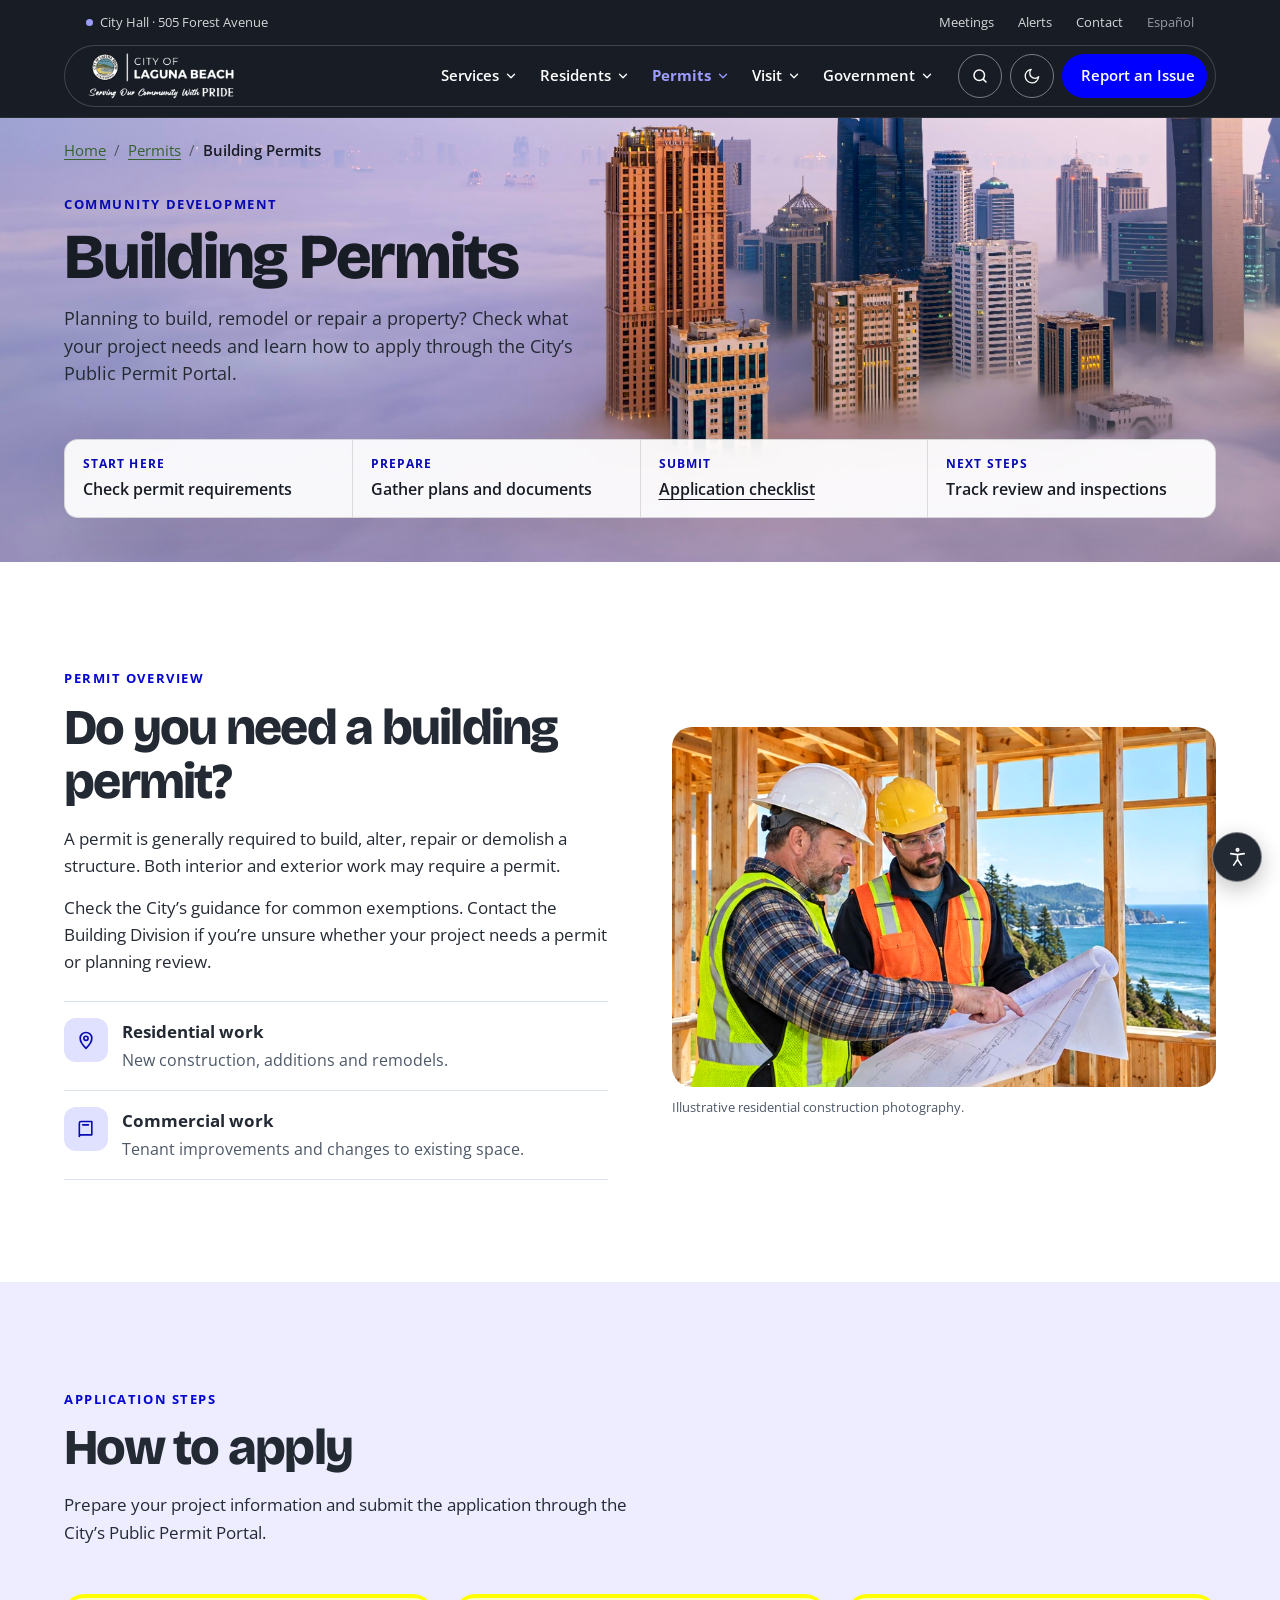
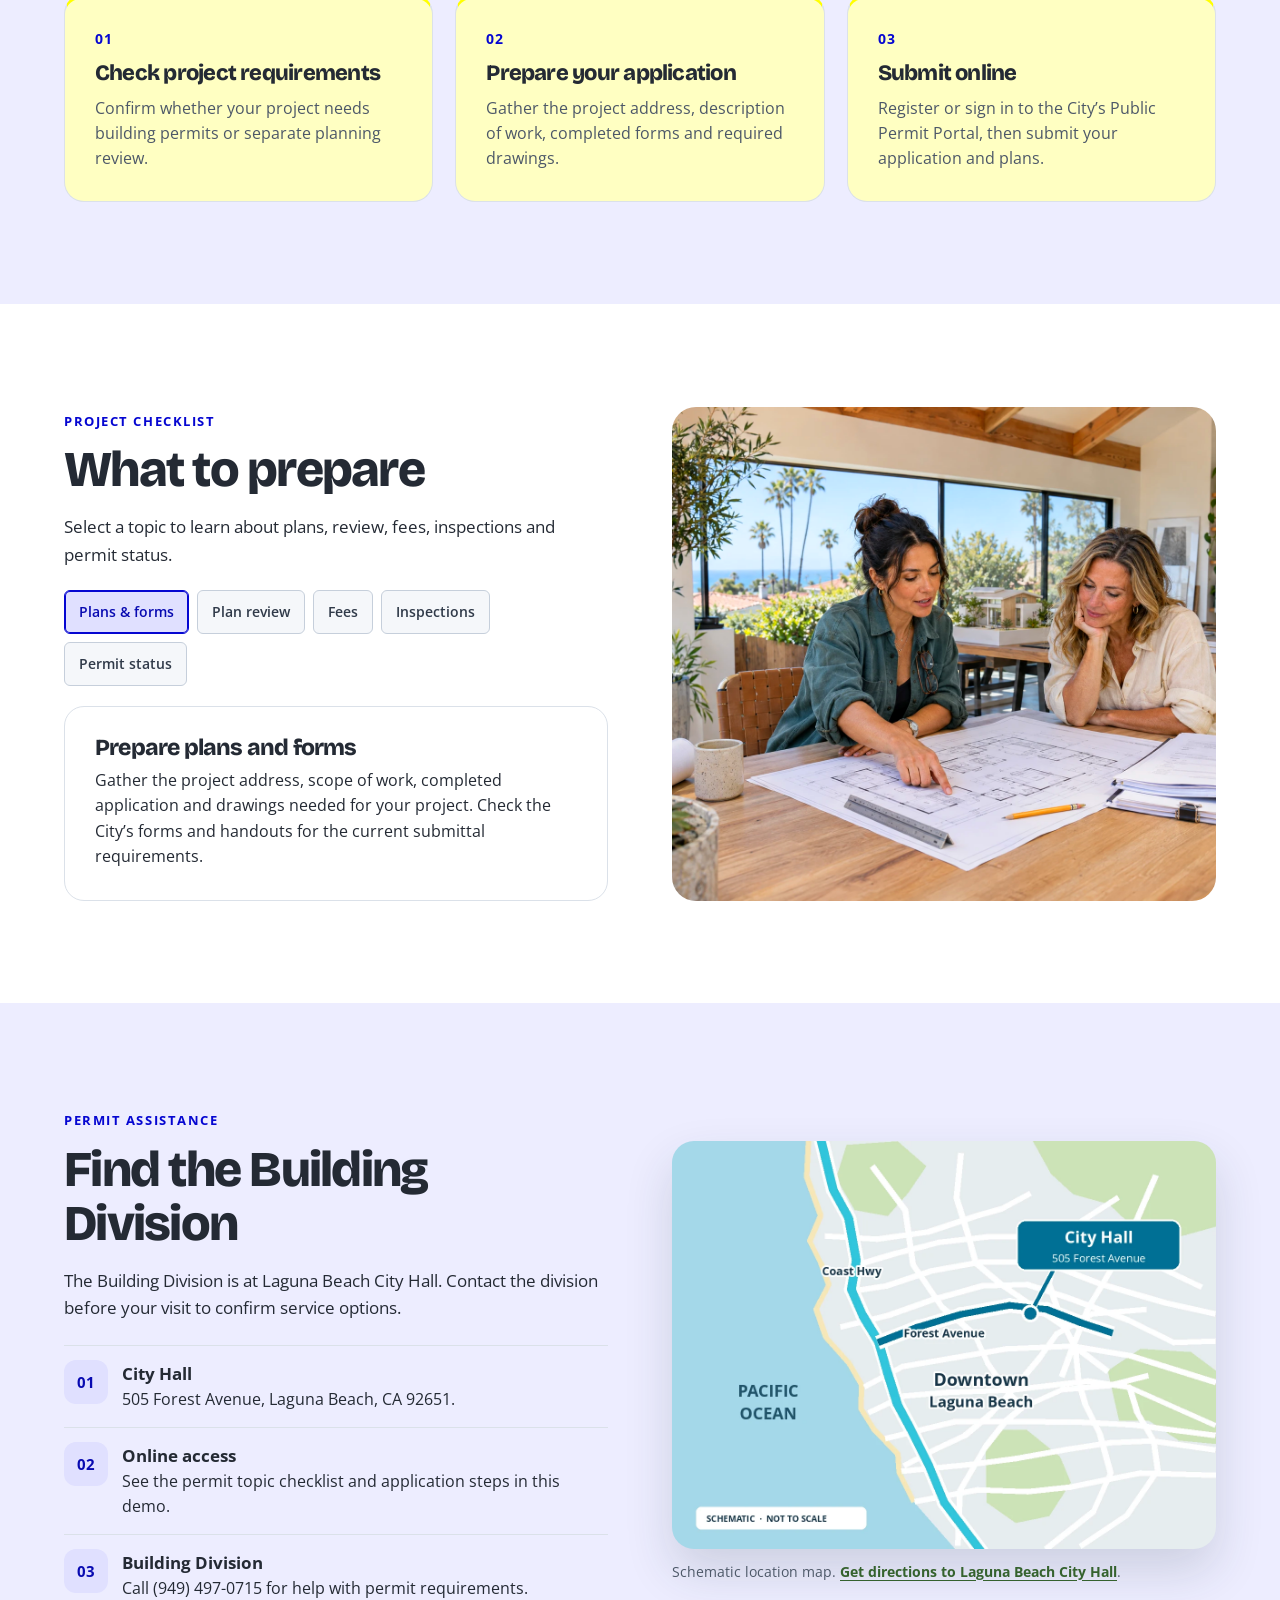
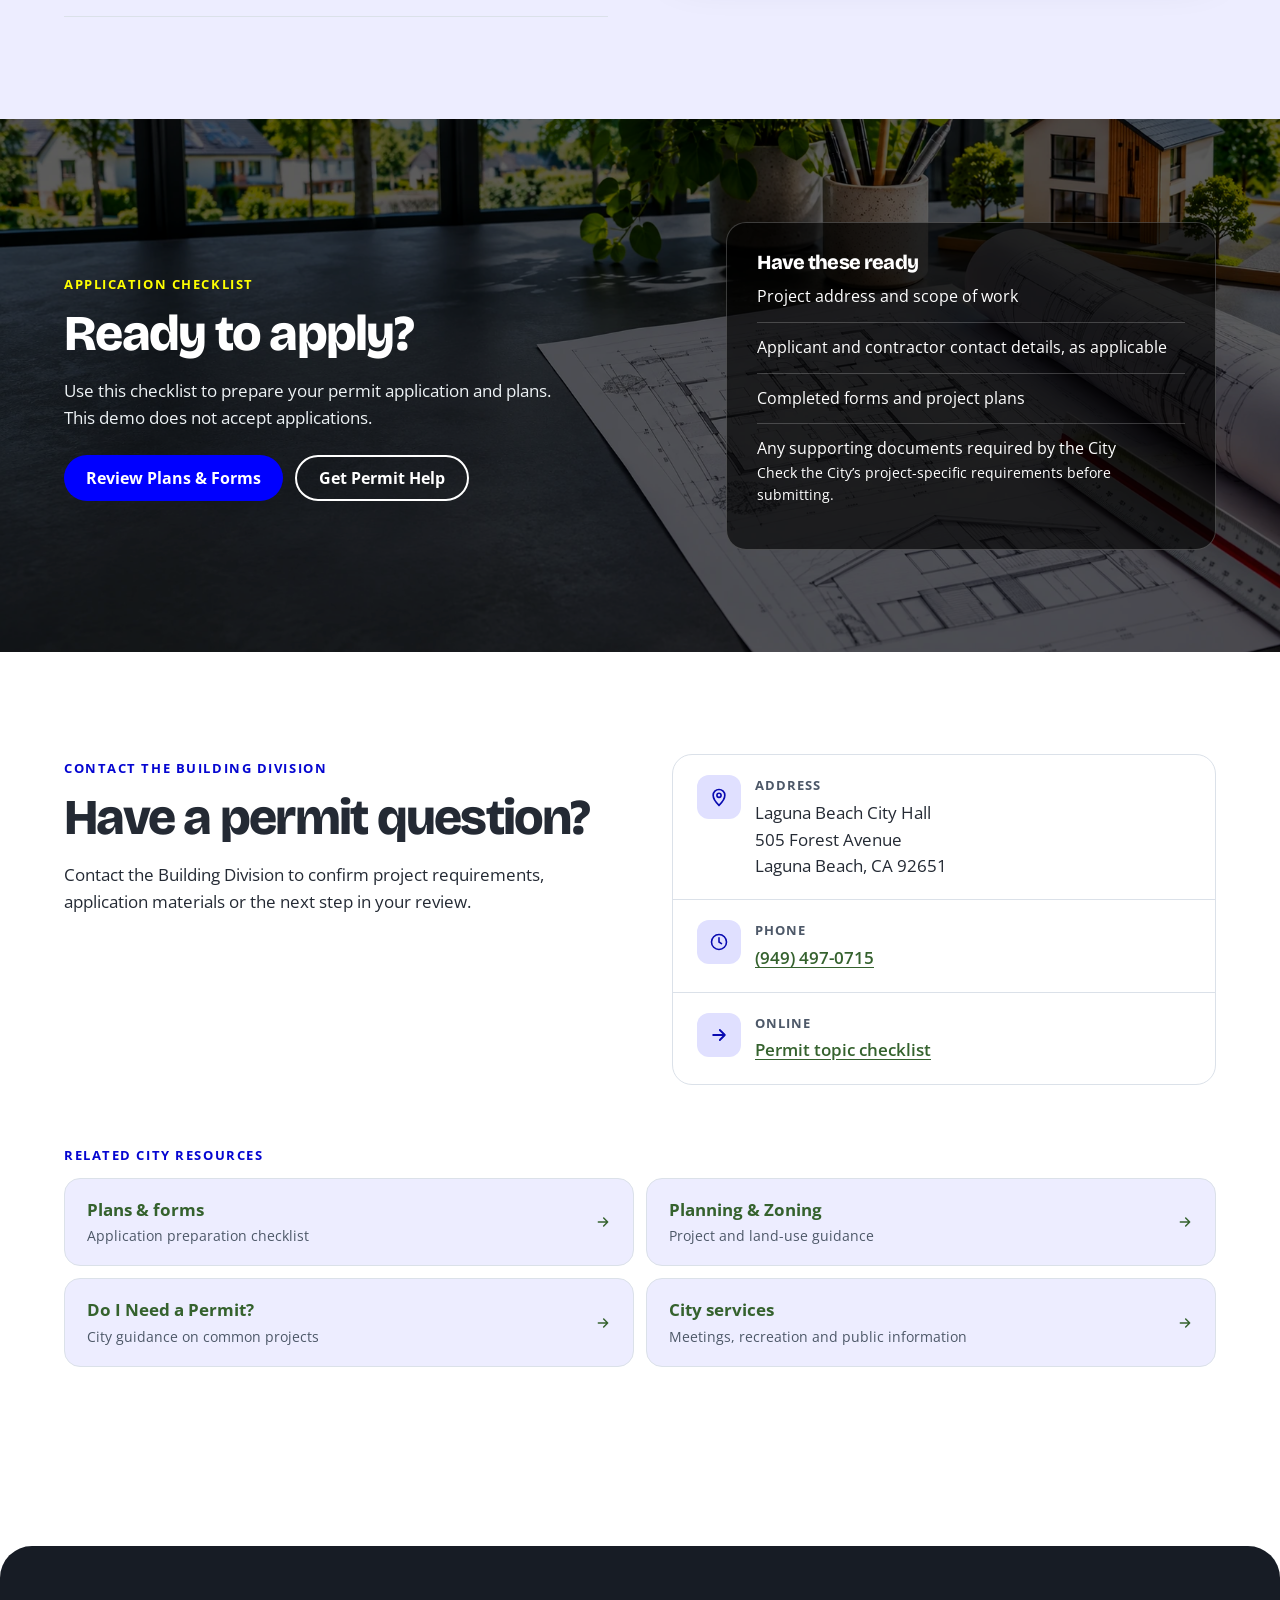
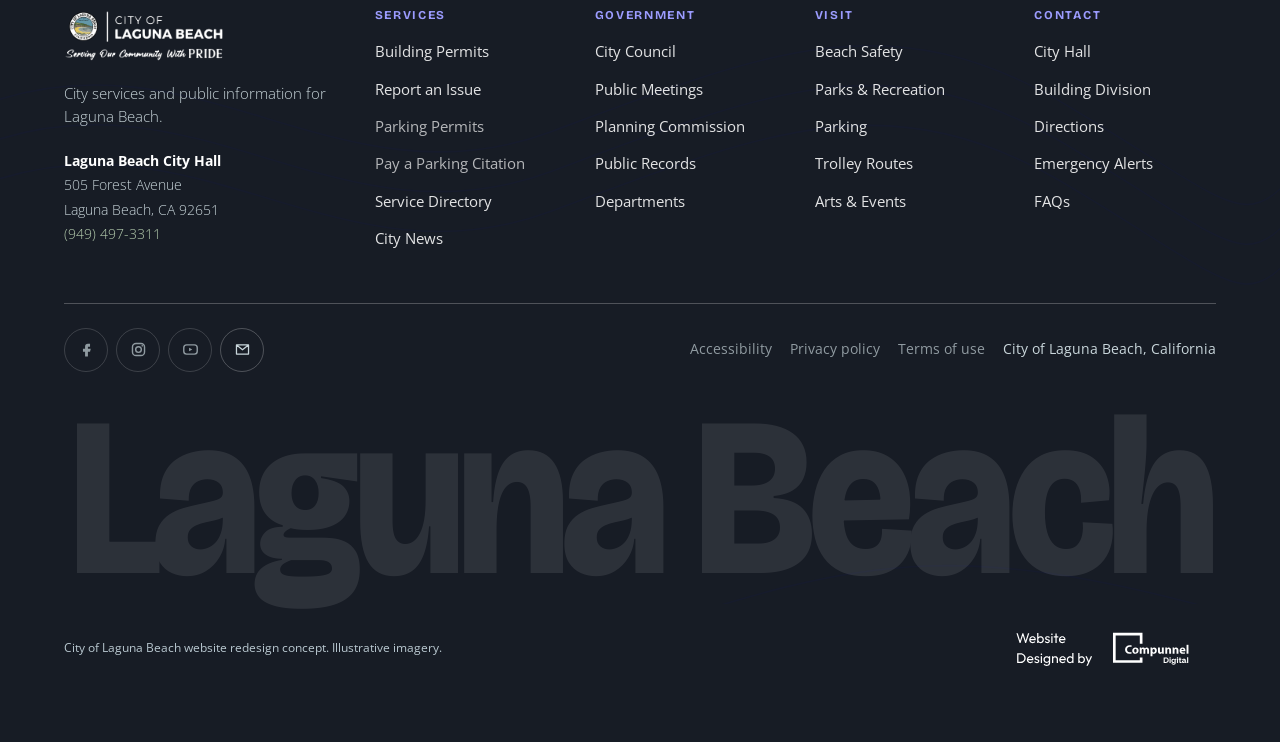
==== commit 43d58f85: "Add files via upload" ====
--- a/building-permits.html
+++ b/building-permits.html
@@ -11,15 +11,10 @@
 <style>
 
 :root{
-  --navy:#263A4A; --navy-d:#1B2A36; --navy-dd:#121D26; --navy-l:#34505F;
-  --orange:#C6532F; --orange-d:#B4492A; --orange-dd:#9A3D22; --orange-lt:#E8875F; --orange-wash:#FBEDE7;
-  --teal:#477C78; --teal-d:#3B6B67; --brick:var(--orange); --brick-d:var(--orange-d); --ochre:#D6A64F; --ochre-lt:#FAF0DA;
-  --ivory:#F5F0E6; --sage:#A8B5A0; --sage-lt:#E9EDE4; --mist:#B9CED0; --mist-lt:#E7EFF0;
-  --slate:#6D777C; --slate-d:#5E676C; --charcoal:#303638; --rose:#C58C80; --rose-lt:#F3E4E0;
   --white:#fff;
 
   --text:var(--charcoal);
-  --line:rgba(38,58,74,.14);
+  --line:rgba(36,42,52,.14);
   --line-lt:rgba(255,255,255,.24);
   --r-lg:32px; --r-md:22px; --r-sm:14px;
   --display:'Bricolage Grotesque',system-ui,sans-serif;
@@ -59,7 +54,7 @@
 
 
 .btn{display:inline-flex;align-items:center;gap:12px;padding:13px 17px 13px 24px;border-radius:999px;font-weight:600;font-size:15.5px;
-  background:var(--orange-d);color:#fff;transition:transform .28s var(--ease),background .28s;min-height:48px}
+  background:var(--blue);color:#fff;transition:transform .28s var(--ease),background .28s;min-height:48px}
 .btn .dot{width:30px;height:30px;border-radius:50%;background:var(--navy);color:#fff;display:grid;place-items:center;transition:transform .28s var(--ease);flex:none}
 .btn:hover{transform:translateY(-2px);background:var(--orange-dd)}
 .btn--navy{background:var(--navy)}.btn--navy .dot{background:var(--orange)}.btn--navy:hover{background:var(--navy-l)}
@@ -73,9 +68,9 @@
 .btn--glass{background:rgba(255,255,255,.14);color:#fff;border:1.5px solid rgba(255,255,255,.45);backdrop-filter:blur(8px)}
 .btn--glass .dot{background:#fff;color:var(--navy)}
 .btn--glass:hover{background:rgba(255,255,255,.26)}
-.btn--ochre{background:var(--ochre);color:var(--navy-dd)}
+.btn--ochre{background:var(--blue);color:#fff}
 .btn--ochre .dot{background:var(--navy);color:#fff}
-.btn--ochre:hover{background:var(--gold)}
+.btn--ochre:hover{background:var(--blue-strong)}
 
 
 #progress{position:fixed;top:0;left:0;height:3px;width:0;z-index:120;background:linear-gradient(90deg,var(--orange-lt),var(--orange));transition:width .12s linear}
@@ -110,7 +105,7 @@
 .burger{display:none}
 
 .mega{position:absolute;left:0;right:0;top:calc(100% + 10px);border-radius:var(--r-lg);background:#fff;color:var(--charcoal);
-  box-shadow:0 30px 70px -20px rgba(18,29,38,.45);padding:clamp(20px,2.4vw,32px);display:grid;grid-template-columns:1.3fr .7fr;gap:28px;
+  box-shadow:0 30px 70px -20px rgba(23,28,37,.45);padding:clamp(20px,2.4vw,32px);display:grid;grid-template-columns:1.3fr .7fr;gap:28px;
   opacity:0;visibility:hidden;transform:translateY(-8px);transition:opacity .25s,transform .25s var(--ease),visibility .25s}
 .mega.open{opacity:1;visibility:visible;transform:none}
 .mega h3{font-size:13px;letter-spacing:.14em;text-transform:uppercase;font-family:var(--body);font-weight:700;color:var(--orange-d);margin-bottom:14px}
@@ -120,7 +115,7 @@
 .mega li a span{font-weight:400;font-size:12.5px;color:var(--slate-d)}
 .mega-feature{position:relative;border-radius:var(--r-md);overflow:hidden;min-height:220px;display:flex;align-items:flex-end;isolation:isolate;color:#fff}
 .mega-feature img{position:absolute;inset:0;width:100%;height:100%;object-fit:cover;z-index:-2}
-.mega-feature::after{content:"";position:absolute;inset:0;z-index:-1;background:linear-gradient(180deg,rgba(18,29,38,0) 30%,rgba(18,29,38,.92))}
+.mega-feature::after{content:"";position:absolute;inset:0;z-index:-1;background:linear-gradient(180deg,rgba(23,28,37,0) 30%,rgba(23,28,37,.92))}
 .mega-feature div{padding:20px}
 .mega-feature b{display:block;font-family:var(--display);font-size:22px;letter-spacing:-.03em;line-height:1.05}
 .mega-feature small{display:block;margin-top:6px;font-size:13.5px;color:#D3DEE2}
@@ -150,24 +145,19 @@
 .motion-btn{display:inline-flex;align-items:center;gap:9px;margin-top:16px;padding:9px 16px 9px 13px;border-radius:999px;font-size:13.5px;font-weight:600;color:#fff;
   border:1px solid rgba(255,255,255,.35);background:rgba(0,0,0,.28);backdrop-filter:blur(6px);-webkit-backdrop-filter:blur(6px);min-height:40px;transition:background .2s}
 .motion-btn:hover{background:rgba(0,0,0,.5)}
-.topshell-bg::after{content:"";position:absolute;inset:0;z-index:2;
-  background:
-    radial-gradient(85% 85% at 12% 55%, rgba(10,16,22,.82) 0%, rgba(14,22,30,.5) 50%, rgba(18,29,38,.08) 85%),
-    linear-gradient(90deg, rgba(10,16,22,.45) 0%, rgba(10,16,22,0) 60%),
-    radial-gradient(60% 50% at 92% 8%, rgba(198,83,47,.22), transparent 70%),
-    linear-gradient(180deg, rgba(0,0,0,.35) 0%, rgba(18,29,38,.05) 35%, rgba(18,29,38,.25) 70%, rgba(12,20,27,.95) 100%)}
+.topshell-bg::after{content:"";position:absolute;inset:0;z-index:2}
 .topshell-grain{position:absolute;inset:0;z-index:-1;opacity:.3;background-image:radial-gradient(rgba(255,255,255,.16) 1px,transparent 1px);background-size:26px 26px;
   -webkit-mask-image:linear-gradient(180deg,transparent 0%,#000 55%);mask-image:linear-gradient(180deg,transparent 0%,#000 55%)}
 .river-art{position:absolute;inset:auto 0 0 0;z-index:-1;width:100%;height:60%;opacity:.5;pointer-events:none}
-.river-art path{fill:none;stroke:rgba(232,135,95,.42);stroke-width:1.2}
+.river-art path{fill:none;stroke:color-mix(in srgb,var(--blue) 42%,transparent);stroke-width:1.2}
 .river-art .draw{stroke-dasharray:2200;stroke-dashoffset:2200;animation:draw 7s cubic-bezier(.4,0,.2,1) .5s forwards}
 @keyframes draw{to{stroke-dashoffset:0}}
 .hero{position:relative;z-index:4}
-.hero h1,.hero .lede{text-shadow:0 2px 18px rgba(18,29,38,.7),0 1px 3px rgba(18,29,38,.5)}
+.hero h1,.hero .lede{text-shadow:0 2px 18px rgba(23,28,37,.7),0 1px 3px rgba(23,28,37,.5)}
 .hero-pills{display:flex;gap:10px;flex-wrap:wrap}
 .livepill{display:inline-flex;align-items:center;gap:9px;padding:7px 15px 7px 12px;border-radius:999px;font-size:12px;font-weight:700;letter-spacing:.12em;text-transform:uppercase;
-  background:rgba(198,83,47,.22);border:1px solid rgba(232,135,95,.6);color:#F8D2C1}
-.livepill i{width:8px;height:8px;border-radius:50%;background:var(--orange-lt);box-shadow:0 0 0 0 rgba(232,135,95,.7);animation:pulse 2.2s infinite}
+  background:rgb(23 28 37 / .38);border:1px solid rgb(255 255 255 / .55);color:#fff}
+.livepill i{width:8px;height:8px;border-radius:50%;background:var(--orange-lt);box-shadow:0 0 0 0 color-mix(in srgb,var(--blue) 70%,transparent);animation:pulse 2.2s infinite}
 @keyframes pulse{70%{box-shadow:0 0 0 9px transparent}100%{box-shadow:0 0 0 0 transparent}}
 .hero h1{font-size:clamp(46px,8vw,128px);letter-spacing:-.05em;margin:22px 0 0;max-width:13ch;color:#fff;line-height:.94}
 .hero h1 .it{color:var(--orange-lt);display:inline-block;padding-right:.08em}
@@ -185,7 +175,7 @@
 .hero-side a{display:inline-flex;gap:9px;align-items:center;margin-top:14px;font-weight:600;font-size:14.5px;color:var(--orange-lt)}
 .hero-side a:hover{text-decoration:underline;text-underline-offset:4px}
 .float-pill{position:absolute;z-index:5;display:inline-flex;align-items:center;gap:8px;padding:10px 16px;border-radius:999px;font-size:13.5px;color:#fff;
-  background:rgba(27,42,54,.55);border:1px solid rgba(255,255,255,.3);backdrop-filter:blur(10px);-webkit-backdrop-filter:blur(10px);animation:drift 9s ease-in-out infinite}
+  background:rgba(29,34,43,.55);border:1px solid rgba(255,255,255,.3);backdrop-filter:blur(10px);-webkit-backdrop-filter:blur(10px);animation:drift 9s ease-in-out infinite}
 .float-pill b{font-family:var(--display);font-size:16px;letter-spacing:-.02em}
 .float-pill i{width:7px;height:7px;border-radius:50%;background:var(--orange-lt)}
 .fp1{right:clamp(16px,6vw,96px);top:calc(var(--navh) + 110px)}
@@ -195,7 +185,7 @@
 .qcard{position:relative;display:flex;flex-direction:column;justify-content:flex-end;min-height:clamp(150px,14vw,196px);border-radius:var(--r-md);overflow:hidden;isolation:isolate;
   border:1px solid rgba(255,255,255,.26);color:#fff;padding:18px;transition:transform .35s var(--ease),border-color .35s}
 .qcard img{position:absolute;inset:0;width:100%;height:100%;object-fit:cover;z-index:-2;transition:transform .7s var(--ease)}
-.qcard::after{content:"";position:absolute;inset:0;z-index:-1;background:linear-gradient(180deg,rgba(18,29,38,.08) 15%,rgba(18,29,38,.9) 100%)}
+.qcard::after{content:"";position:absolute;inset:0;z-index:-1;background:linear-gradient(180deg,rgba(23,28,37,.08) 15%,rgba(23,28,37,.9) 100%)}
 .qcard:hover{transform:translateY(-6px);border-color:color-mix(in srgb,var(--cyan) 90%,transparent)}
 .qcard:hover img{transform:scale(1.07)}
 .qcard .num{position:absolute;top:14px;left:14px;font-size:11px;font-weight:700;letter-spacing:.12em;padding:5px 10px;border-radius:99px;background:rgba(255,255,255,.92);color:var(--navy)}
@@ -220,12 +210,12 @@
 .marquee:focus-within .marquee-track{animation-play-state:paused}
 
 .mq-pop{position:fixed;z-index:95;left:0;top:0;width:236px;height:88px;border-radius:999px;overflow:hidden;pointer-events:none;
-  border:3px solid #fff;box-shadow:0 22px 44px -16px rgba(18,29,38,.55),0 0 0 1px color-mix(in srgb,var(--cyan) 35%,transparent);background:var(--navy);
+  border:3px solid #fff;box-shadow:0 22px 44px -16px rgba(23,28,37,.55),0 0 0 1px color-mix(in srgb,var(--cyan) 35%,transparent);background:var(--navy);
   opacity:0;transform:translate(-50%,-100%) translateY(6px) scale(.86);transform-origin:50% 100%;transition:opacity .22s,transform .3s var(--ease)}
 .mq-pop.show{opacity:1;transform:translate(-50%,-100%) translateY(-12px) scale(1)}
 .mq-pop img{width:100%;height:100%;object-fit:cover}
 .mq-pop b{position:absolute;right:8px;top:50%;transform:translateY(-50%);width:36px;height:36px;border-radius:50%;background:var(--orange);color:#fff;display:grid;place-items:center}
-.mq-pop::after{content:"";position:absolute;inset:0;background:linear-gradient(90deg,transparent 55%,rgba(18,29,38,.45))}
+.mq-pop::after{content:"";position:absolute;inset:0;background:linear-gradient(90deg,transparent 55%,rgba(23,28,37,.45))}
 @media (hover:none){.mq-pop{display:none}}
 @keyframes slide{to{transform:translateX(-50%)}}
 .rule{height:3px;border-radius:9px;background:linear-gradient(90deg,var(--orange),var(--ochre) 50%,transparent);margin-top:clamp(28px,3vw,48px);opacity:.75}
@@ -249,7 +239,7 @@
 .path[aria-pressed="true"]{background:var(--orange-d);border-color:var(--orange-d);color:#fff}
 .events{display:grid;grid-template-columns:1.25fr 1fr 1fr;grid-auto-rows:auto;gap:var(--gap)}
 .ev{border-radius:var(--r-lg);border:1px solid var(--line);background:#fff;overflow:hidden;display:flex;flex-direction:column;transition:transform .3s var(--ease),box-shadow .3s}
-.ev:hover{transform:translateY(-6px);box-shadow:0 22px 46px -26px rgba(18,29,38,.5)}
+.ev:hover{transform:translateY(-6px);box-shadow:0 22px 46px -26px rgba(23,28,37,.5)}
 .ev .thumb{height:clamp(170px,15vw,210px)}
 .ev .thumb img{transition:transform .7s var(--ease)}
 .ev:hover .thumb img{transform:scale(1.06)}
@@ -288,7 +278,7 @@
 .inits{display:grid;grid-template-columns:repeat(12,1fr);gap:var(--gap)}
 .init{grid-column:span 3;border-radius:var(--r-lg);overflow:hidden;background:var(--ivory);border:1px solid var(--line);display:flex;flex-direction:column;
   min-height:250px;transition:transform .3s var(--ease),box-shadow .3s}
-.init:hover{transform:translateY(-6px);box-shadow:0 20px 44px -24px rgba(18,29,38,.55)}
+.init:hover{transform:translateY(-6px);box-shadow:0 20px 44px -24px rgba(23,28,37,.55)}
 .init.wide{grid-column:span 6}
 .init .pic{height:clamp(160px,14vw,200px)}
 .init.wide .pic{height:clamp(190px,17vw,250px)}
@@ -305,7 +295,7 @@
 .init.feature h3{color:#fff}.init.feature p{color:#C9D6DB}.init.feature .go{color:var(--orange-lt)}
 .init.feature .pic .tag{background:var(--orange);color:#fff}
 .init.accent{background:var(--brick);border-color:var(--brick)}
-.init.accent h3{color:#fff}.init.accent p{color:#F6E6DF}.init.accent .go{color:#fff}
+.init.accent h3{color:#fff}.init.accent p{color:#e3e8ef}.init.accent .go{color:#fff}
 .init.accent .pic .tag{background:#fff;color:var(--brick-d)}
 .init .pic .tag.teal{background:var(--teal)}
 .init .pic .tag.rose{background:var(--rose);color:var(--navy-dd)}
@@ -318,13 +308,13 @@
 .daytabs{display:flex;gap:8px;margin-bottom:26px;flex-wrap:wrap}
 .track{position:relative;display:grid;grid-template-columns:repeat(6,1fr);gap:var(--gap);align-items:start}
 .track::before{content:"";position:absolute;left:5%;right:5%;top:58px;height:2px;
-  background-image:linear-gradient(90deg,rgba(38,58,74,.25) 0 12px,transparent 12px 22px);background-size:22px 2px}
+  background-image:linear-gradient(90deg,rgba(36,42,52,.25) 0 12px,transparent 12px 22px);background-size:22px 2px}
 .stage{position:relative;text-align:left;display:flex;flex-direction:column;align-items:flex-start;padding:0;border-radius:18px}
 .stage .tick{font-family:var(--display);font-size:11.5px;letter-spacing:.14em;color:var(--slate-d);margin-bottom:12px;display:block;text-transform:uppercase;font-weight:700}
 .stage .bulb{width:92px;height:92px;border-radius:50%;overflow:hidden;position:relative;z-index:2;border:3px solid #fff;background:var(--navy);
   transition:all .4s var(--ease);flex:none}
 .stage .bulb img{width:100%;height:100%;object-fit:cover;filter:grayscale(1);opacity:.75;transition:opacity .4s,filter .4s}
-.stage .bulb::after{content:"";position:absolute;inset:0;background:rgba(38,58,74,.38);transition:background .4s}
+.stage .bulb::after{content:"";position:absolute;inset:0;background:rgba(36,42,52,.38);transition:background .4s}
 .stage[aria-selected="true"] .bulb{border-color:var(--brick);transform:scale(1.07)}
 .stage[aria-selected="true"] .bulb img{opacity:1;filter:none}
 .stage[aria-selected="true"] .bulb::after{background:transparent}
@@ -335,7 +325,7 @@
 .case-tag{position:relative;isolation:isolate;padding:clamp(22px,2.6vw,34px);color:#fff;display:flex;flex-direction:column;justify-content:space-between;gap:20px;min-height:280px}
 .case-tag .bg{position:absolute;inset:0;z-index:-2;background:var(--navy)}
 .case-tag .bg img{width:100%;height:100%;object-fit:cover;transition:opacity .4s}
-.case-tag::after{content:"";position:absolute;inset:0;z-index:-1;background:linear-gradient(180deg,rgba(38,58,74,.35),rgba(18,29,38,.94))}
+.case-tag::after{content:"";position:absolute;inset:0;z-index:-1;background:linear-gradient(180deg,rgba(36,42,52,.35),rgba(23,28,37,.94))}
 .case-tag .p{font-size:11.5px;letter-spacing:.14em;text-transform:uppercase;font-weight:700;color:var(--orange-lt)}
 .case-tag h3{font-size:clamp(23px,2.3vw,34px);margin-top:10px;color:#fff}
 .case-tag .prog{display:flex;gap:6px}
@@ -351,7 +341,7 @@
 .case-body .nextprev button:hover{background:var(--navy);color:#fff}
 .itins{display:flex;gap:8px;flex-wrap:wrap;align-items:center;margin-top:clamp(26px,3vw,40px)}
 .itins .lbl{font-size:12px;letter-spacing:.12em;text-transform:uppercase;font-weight:700;color:var(--slate-d);margin-right:6px}
-.chip{padding:9px 16px;border-radius:999px;border:1.5px solid rgba(38,58,74,.2);color:var(--navy);font-size:14px;font-weight:600;background:rgba(255,255,255,.7);transition:all .22s;min-height:40px;display:inline-flex;align-items:center}
+.chip{padding:9px 16px;border-radius:999px;border:1.5px solid rgba(36,42,52,.2);color:var(--navy);font-size:14px;font-weight:600;background:rgba(255,255,255,.7);transition:all .22s;min-height:40px;display:inline-flex;align-items:center}
 .chip:hover{background:var(--orange-d);color:#fff;border-color:var(--orange-d)}
 @media(max-width:1080px){.track{grid-template-columns:repeat(3,1fr);row-gap:30px}.track::before{display:none}}
 @media(max-width:860px){.case{grid-template-columns:1fr}.case-tag{min-height:220px}}
@@ -381,7 +371,7 @@
 .impact{position:relative;isolation:isolate;color:#fff;padding:clamp(52px,6.6vw,110px) 0;overflow:hidden}
 .impact-bg{position:absolute;inset:0;z-index:-2;background:var(--navy)}
 .impact-bg img{width:100%;height:100%;object-fit:cover;opacity:.18;filter:grayscale(1)}
-.impact-bg::after{content:"";position:absolute;inset:0;background:linear-gradient(155deg,rgba(27,42,54,.96),rgba(38,58,74,.93) 60%,rgba(59,107,103,.9))}
+.impact-bg::after{content:"";position:absolute;inset:0;background:linear-gradient(155deg,rgba(29,34,43,.96),rgba(36,42,52,.93) 60%,rgba(36,42,52,.9))}
 .impact .sec-head h2 .it{color:var(--orange-lt)}
 .impact-grid{display:grid;grid-template-columns:repeat(4,1fr);border-top:1px solid var(--line-lt)}
 .stat{padding:clamp(24px,2.6vw,38px) clamp(16px,2vw,28px);border-right:1px solid var(--line-lt);border-bottom:1px solid var(--line-lt)}
@@ -400,7 +390,7 @@
   min-height:clamp(360px,34vw,440px);display:flex;flex-direction:column;justify-content:flex-end;isolation:isolate;transition:transform .35s var(--ease)}
 .person .bg{position:absolute;inset:0;z-index:-2;background:var(--navy-d)}
 .person .bg img{width:100%;height:100%;object-fit:cover;transition:transform .8s var(--ease)}
-.person::after{content:"";position:absolute;inset:0;z-index:-1;background:linear-gradient(180deg,rgba(18,29,38,0) 18%,rgba(18,29,38,.78) 52%,rgba(18,29,38,.97) 100%)}
+.person::after{content:"";position:absolute;inset:0;z-index:-1;background:linear-gradient(180deg,rgba(23,28,37,0) 18%,rgba(23,28,37,.78) 52%,rgba(23,28,37,.97) 100%)}
 .person:hover{transform:translateY(-6px)}
 .person:hover .bg img{transform:scale(1.05)}
 .person .in{padding:22px;color:#fff}
@@ -418,7 +408,7 @@
 
 .pillars{display:grid;gap:var(--gap);grid-template-columns:repeat(3,1fr)}
 .pillar{display:flex;flex-direction:column;border-radius:var(--r-lg);overflow:hidden;background:var(--white);border:1px solid var(--line);transition:transform .35s var(--ease),box-shadow .35s,border-color .35s}
-.pillar:hover{transform:translateY(-8px);box-shadow:0 24px 50px -26px rgba(18,29,38,.5);border-color:var(--slate)}
+.pillar:hover{transform:translateY(-8px);box-shadow:0 24px 50px -26px rgba(23,28,37,.5);border-color:var(--slate)}
 .pillar .pic{position:relative;height:clamp(200px,18vw,250px);overflow:hidden;background:var(--navy)}
 .pillar .pic img{width:100%;height:100%;object-fit:cover;transition:transform .7s var(--ease)}
 .pillar:hover .pic img{transform:scale(1.06)}
@@ -447,7 +437,7 @@
 .plan-panel{margin-top:22px;border-radius:var(--r-lg);overflow:hidden;border:1px solid var(--line);background:var(--mist-lt);display:grid;grid-template-columns:.85fr 1.15fr}
 .plan-media{position:relative;min-height:380px;background:var(--navy)}
 .plan-media img{position:absolute;inset:0;width:100%;height:100%;object-fit:cover}
-.plan-media .cop{position:absolute;inset:auto 0 0 0;z-index:2;padding:26px;background:linear-gradient(180deg,transparent,rgba(18,29,38,.95))}
+.plan-media .cop{position:absolute;inset:auto 0 0 0;z-index:2;padding:26px;background:linear-gradient(180deg,transparent,rgba(23,28,37,.95))}
 .plan-media .who{font-family:var(--display);font-weight:700;font-size:clamp(22px,2.2vw,32px);letter-spacing:-.035em;line-height:1.05;color:#fff}
 .plan-media p{margin:10px 0 0;color:#D3DEE2;font-size:14.5px;font-weight:300}
 .plan-body{padding:clamp(18px,2.4vw,32px);display:grid;gap:10px;align-content:center}
@@ -460,8 +450,8 @@
 .hours td{padding:7px 0;border-bottom:1px dashed var(--line)}
 .hours td:last-child{text-align:right;font-weight:600;color:var(--navy)}
 .hours tr.today td{color:var(--brick-d);font-weight:700}
-.fact .status,.status{display:inline-flex;align-items:center;gap:8px;font-size:13px;font-weight:700;padding:6px 12px;border-radius:99px;background:var(--sage-lt);color:#2F5A35;margin-top:10px}
-.status i{width:8px;height:8px;border-radius:50%;background:#4E8A57}
+.fact .status,.status{display:inline-flex;align-items:center;gap:8px;font-size:13px;font-weight:700;padding:6px 12px;border-radius:99px;background:var(--sage-lt);color:var(--blue-deep);margin-top:10px}
+.status i{width:8px;height:8px;border-radius:50%;background:var(--blue)}
 .status.closed{background:var(--rose-lt);color:var(--brick-d)}
 .status.closed i{background:var(--brick)}
 .faq{display:grid;gap:8px}
@@ -479,10 +469,10 @@
 .press-card.a{color:#fff}
 .press-card.a .bg{position:absolute;inset:0;z-index:-2;background:var(--brick)}
 .press-card.a .bg img{width:100%;height:100%;object-fit:cover;filter:grayscale(1);opacity:.35}
-.press-card.a::after{content:"";position:absolute;inset:0;z-index:-1;background:linear-gradient(125deg,rgba(198,83,47,.96) 15%,rgba(154,61,34,.94) 55%,rgba(38,58,74,.93) 100%)}
+.press-card.a::after{content:"";position:absolute;inset:0;z-index:-1;background:linear-gradient(125deg,rgba(36,42,52,.96) 15%,rgba(29,34,43,.94) 55%,rgba(36,42,52,.93) 100%)}
 .press-card.a h2{color:#fff;font-size:clamp(30px,3.6vw,54px);max-width:14ch}
 .press-card.a h2 .it{color:var(--ochre)}
-.press-card.a p{color:#F3E7E1}
+.press-card.a p{color:#e3e8ef}
 .press-card.a .n{color:rgba(255,255,255,.88)}
 .press-card.b{background:var(--ivory);border:1px solid var(--line)}
 .press-card h3{font-size:clamp(25px,2.6vw,38px);max-width:16ch}
@@ -514,7 +504,7 @@
 .news-form{margin-top:26px;max-width:640px}
 .interests{display:flex;gap:9px;flex-wrap:wrap;margin-bottom:18px;border:0;padding:0;margin-inline:0}
 .interests legend{font-size:12px;letter-spacing:.12em;text-transform:uppercase;font-weight:700;color:var(--slate-d);margin-bottom:10px;padding:0}
-.int{padding:10px 17px;border-radius:999px;border:1.5px solid rgba(38,58,74,.24);font-size:14px;font-weight:600;transition:all .22s;color:var(--navy);background:rgba(255,255,255,.65);min-height:44px}
+.int{padding:10px 17px;border-radius:999px;border:1.5px solid rgba(36,42,52,.24);font-size:14px;font-weight:600;transition:all .22s;color:var(--navy);background:rgba(255,255,255,.65);min-height:44px}
 .int[aria-pressed="true"]{background:var(--orange-d);color:#fff;border-color:var(--orange-d)}
 .int:hover{border-color:var(--navy)}
 .news-row{display:flex;gap:10px;background:#fff;border-radius:999px;padding:7px 7px 7px 22px;align-items:center;flex-wrap:wrap}
@@ -530,7 +520,7 @@
 footer{position:relative;isolation:isolate;color:#fff;margin-top:clamp(48px,6vw,88px);border-radius:var(--r-lg) var(--r-lg) 0 0;
   padding:clamp(40px,5vw,82px) 0 24px;overflow:hidden;background:#000}
 .foot-art{position:absolute;inset:0;z-index:-1;width:100%;height:100%;opacity:.5;pointer-events:none}
-.foot-art path{fill:none;stroke:rgba(232,135,95,.16);stroke-width:1.2}
+.foot-art path{fill:none;stroke:color-mix(in srgb,var(--blue) 16%,transparent);stroke-width:1.2}
 .foot-top{display:grid;grid-template-columns:1.5fr repeat(4,1fr);gap:clamp(20px,3vw,40px)}
 .foot-brand img{height:52px;width:auto}
 .foot-brand p{color:#C9D6DB;font-size:14.5px;margin:20px 0 0;max-width:34ch;font-weight:300}
@@ -557,7 +547,7 @@
 
 
 
-.search{position:fixed;inset:0;z-index:150;background:rgba(18,29,38,.72);backdrop-filter:blur(8px);-webkit-backdrop-filter:blur(8px);display:none;padding:clamp(70px,10vh,120px) var(--pad) 30px;overflow-y:auto}
+.search{position:fixed;inset:0;z-index:150;background:rgba(23,28,37,.72);backdrop-filter:blur(8px);-webkit-backdrop-filter:blur(8px);display:none;padding:clamp(70px,10vh,120px) var(--pad) 30px;overflow-y:auto}
 .search.open{display:block}
 .search-box{max-width:860px;margin:0 auto;background:#fff;border-radius:var(--r-lg);padding:clamp(18px,2.6vw,32px);box-shadow:0 40px 90px -30px rgba(0,0,0,.6)}
 .searchbar{display:flex;align-items:center;gap:10px;background:var(--ivory);border-radius:999px;padding:7px 7px 7px 22px}
@@ -583,7 +573,7 @@
 .js .rv{opacity:1;transform:none;transition:opacity .9s var(--ease),transform .9s var(--ease)}
 .js .rv.in-view{opacity:1;transform:none}
 .to-top{position:fixed;right:18px;bottom:18px;z-index:70;width:50px;height:50px;border-radius:50%;background:var(--navy);color:#fff;display:grid;place-items:center;
-  box-shadow:0 12px 30px -10px rgba(18,29,38,.6);opacity:0;visibility:hidden;transform:translateY(10px);transition:all .3s}
+  box-shadow:0 12px 30px -10px rgba(23,28,37,.6);opacity:0;visibility:hidden;transform:translateY(10px);transition:all .3s}
 .to-top.show{opacity:1;visibility:visible;transform:none}
 
 @media (prefers-reduced-motion: reduce){
@@ -596,14 +586,13 @@
 
 </style>
 <style>
-:root{--navy:#23546D;--navy-d:#204A60;--navy-dd:#18374B;--navy-l:#596d7c;--orange:#006F95;--orange-d:#B94D00;--orange-dd:#A84600;--orange-lt:#1684A7;--orange-wash:#FFF1E5;--teal:#607b8a;--teal-d:#23546D;--brick:#B94D00;--brick-d:#963E00;--ochre:#F6AC62;--ochre-lt:#FFF1E5;--ivory:#F1F8FA;--sage:#CBD8DE;--sage-lt:#E5F4F7;--mist:#C7D6DE;--mist-lt:#E5F4F7;--slate:#596B78;--slate-d:#23546D;--charcoal:#18374B;--rose:#E9B79B;--rose-lt:#FFF1E5}
 .topshell-bg img{display:block!important;width:100%;height:100%;object-fit:cover}.brand img{object-fit:contain;max-height:58px;width:auto}.nav .brand{min-width:190px}.on-dark .brand img{filter:none} .hero-side .k{font-size:clamp(28px,3vw,44px)} .float-pill{display:none!important}
 </style><style id="template-media">
 
 .js .rv:not(.in-view){visibility:visible} .js .rv.in-view{visibility:visible}
 .template-hero-video,.template-hero-fallback{position:absolute;inset:0;width:100%;height:100%;object-fit:cover}
 .template-hero-video{z-index:1}.template-hero-fallback{z-index:0}
-.plan-media{background:#23546D}.plan-media img{min-height:100%;object-fit:cover}.brand img,footer img[src*="laguna-beach-logo"]{object-fit:contain!important;object-position:left center}
+.plan-media{background:var(--navy)}.plan-media img{min-height:100%;object-fit:cover}.brand img,footer img[src*="laguna-beach-logo"]{object-fit:contain!important;object-position:left center}
 img{color:transparent}
 .designer-credit{display:inline-flex;align-items:center;gap:16px;color:#fff}.designer-credit img{display:inline-block;max-width:200px;width:200px;height:auto}.app-badges{display:flex!important}.news-form .interests{display:flex!important;flex-wrap:wrap}.events{grid-template-columns:1.25fr 1fr 1fr}.ev.feature{grid-row:span 2}.template-hero-video{display:block;opacity:1;visibility:visible} @media(max-width:1080px){.events{grid-template-columns:1fr 1fr}.ev.feature{grid-row:auto;grid-column:1/-1}}@media(max-width:680px){.events{grid-template-columns:1fr}}
 </style><style>
@@ -628,8 +617,8 @@
 .ip-eyebrow{display:inline-block;font-size:13px;letter-spacing:.12em;text-transform:uppercase;font-weight:700;color:var(--ocean-dd);margin-bottom:10px}
 .ip-hero h1{font-size:clamp(40px,5vw,68px);white-space:nowrap;line-height:1;margin:0;color:var(--ink)}
 .ip-intro{font-size:clamp(17px,1.4vw,19px);line-height:1.55;color:var(--navy);margin:16px 0 0;max-width:52ch}
-.ip-facts{display:grid;grid-template-columns:repeat(4,1fr);gap:1px;margin:clamp(28px,4vw,52px) 0 0;background:rgb(255 255 255 / .93);border:1px solid rgb(6 19 31 / .15);border-radius:14px;overflow:hidden;box-shadow:0 14px 38px rgb(6 19 31 / .09)}
-.ip-facts > div{padding:14px 18px;box-shadow:1px 0 rgb(6 19 31 / .13),0 1px rgb(6 19 31 / .13)}
+.ip-facts{display:grid;grid-template-columns:repeat(4,1fr);gap:1px;margin:clamp(28px,4vw,52px) 0 0;background:rgb(255 255 255 / .93);border:1px solid rgb(23 28 37 / .15);border-radius:14px;overflow:hidden;box-shadow:0 14px 38px rgb(23 28 37 / .09)}
+.ip-facts > div{padding:14px 18px;box-shadow:1px 0 rgb(23 28 37 / .13),0 1px rgb(23 28 37 / .13)}
 .ip-facts dt{font-size:12px;letter-spacing:.09em;text-transform:uppercase;color:var(--ocean-dd);font-weight:700}
 .ip-facts dd{margin:4px 0 0;font-size:16px;color:var(--ink);font-weight:600}
 
@@ -689,8 +678,8 @@
 .ip-btn--dark:hover{background:var(--ink)}
 .ip-btn--line{border:2px solid var(--navy);color:var(--navy)}
 .ip-btn--line:hover{background:var(--navy);color:#fff}
-.ip-btn--orange{background:var(--ocean-d);color:var(--navy)}
-.ip-btn--orange:hover{background:var(--ocean)}
+.ip-btn--primary{background:var(--ocean-d);color:var(--navy)}
+.ip-btn--primary:hover{background:var(--ocean)}
 .ip-btn--ghost{border:2px solid #fff;color:#fff}
 .ip-btn--ghost:hover{background:#fff;color:var(--navy)}
 
@@ -758,8 +747,8 @@
 
 .ip-staticmap{margin:0;position:relative}
 .ip-staticmap img{display:block;width:100%;height:auto;aspect-ratio:4/3;object-fit:cover;border-radius:22px;box-shadow:0 22px 48px rgba(38,56,69,.16);background:#E9EEF1}
-.ip-staticmap figcaption{font-size:14px;color:#36576B;margin-top:12px;line-height:1.5}
-.ip-staticmap figcaption a{color:#1F5FA8;font-weight:700;text-decoration:underline;text-underline-offset:3px}
+.ip-staticmap figcaption{font-size:14px;color:var(--slate-d);margin-top:12px;line-height:1.5}
+.ip-staticmap figcaption a{color:var(--blue-strong);font-weight:700;text-decoration:underline;text-underline-offset:3px}
 .ip-staticmap.no-img img{display:none}
 .ip-staticmap.no-img{min-height:240px;background:#E9EEF1;border-radius:22px;display:flex;align-items:flex-end;padding:20px}
 </style>
@@ -913,18 +902,18 @@
 </div>
 </section>
 <section aria-labelledby="prop-h" class="ip-band" id="apply">
-<svg aria-hidden="true" class="ip-band-art" focusable="false" preserveaspectratio="xMidYMid slice" viewbox="0 0 1600 600"><g fill="none" opacity=".7" stroke="#417795" stroke-width="2">
+<svg aria-hidden="true" class="ip-band-art" focusable="false" preserveaspectratio="xMidYMid slice" viewbox="0 0 1600 600"><g fill="none" opacity=".7" stroke="var(--blue)" stroke-width="2">
 <rect height="150" rx="10" width="200" x="980" y="40"></rect><rect height="150" rx="10" width="200" x="1200" y="40"></rect><rect height="150" rx="10" width="160" x="1420" y="40"></rect>
 <rect height="170" rx="10" width="260" x="980" y="210"></rect><rect height="170" rx="10" width="150" x="1260" y="210"></rect><rect height="170" rx="10" width="150" x="1430" y="210"></rect>
 <rect height="160" rx="10" width="140" x="980" y="400"></rect><rect height="160" rx="10" width="250" x="1140" y="400"></rect><rect height="160" rx="10" width="170" x="1410" y="400"></rect></g>
-<rect fill="#31C5DB" height="170" opacity=".18" width="60" x="1200" y="210"></rect></svg>
+<rect fill="var(--blue)" height="170" opacity=".18" width="60" x="1200" y="210"></rect></svg>
 <div class="wrap ip-band-in">
 <div class="ip-rv">
 <span class="ip-kicker">Application checklist</span>
 <h2 id="prop-h">Ready to apply?</h2>
 <p>Use this checklist to prepare your permit application and plans. This demo does not accept applications.</p>
 <div class="ip-cta-row" style="margin-top:0">
-<a class="ip-btn ip-btn--orange" href="building-permits.html#tab-0">Review Plans &amp; Forms</a>
+<a class="ip-btn ip-btn--primary" href="building-permits.html#tab-0">Review Plans &amp; Forms</a>
 <a class="ip-btn ip-btn--ghost" href="#permit-contact">Get Permit Help</a>
 </div>
 </div>
--- a/assets/laguna-theme.css
+++ b/assets/laguna-theme.css
@@ -1,49 +1,61 @@
-/* Laguna Beach palette, with deeper shades for text and pale tints for surfaces. */
+/* Reference colors and the neutral surfaces used throughout the demo. */
 :root {
-  --cyan: #35bbca;
-  --ocean: #0191b4;
-  --gold: #f8d90f;
-  --green: #d3dd18;
-  --tangerine: #fe7a15;
-  --ink: #06131f;
-  --navy: color-mix(in srgb, var(--ocean) 25%, var(--ink));
-  --navy-d: color-mix(in srgb, var(--ocean) 15%, var(--ink));
+  --blue: #0000ff;
+  --yellow: #ffff00;
+  --fern: #417f32;
+  --ink: #171c25;
+  --navy: #242a34;
+  --navy-d: #1d222b;
   --navy-dd: var(--ink);
-  --navy-l: color-mix(in srgb, var(--ocean) 45%, var(--ink));
-  --ocean-d: color-mix(in srgb, var(--ocean) 72%, var(--ink));
-  --ocean-dd: color-mix(in srgb, var(--ocean) 57%, var(--ink));
-  --aqua-light: color-mix(in srgb, var(--cyan) 54%, white);
-  --aqua-wash: color-mix(in srgb, var(--cyan) 13%, white);
-  --blue-wash: color-mix(in srgb, var(--ocean) 7%, white);
-  --sand: color-mix(in srgb, var(--gold) 12%, white);
-  --sunset-wash: color-mix(in srgb, var(--tangerine) 11%, white);
-  --line: color-mix(in srgb, var(--ocean) 22%, white);
-  --orange: var(--ocean-d);
-  --orange-d: var(--ocean-d);
-  --orange-dd: var(--ocean-dd);
-  --orange-lt: var(--aqua-light);
-  --orange-wash: var(--aqua-wash);
-  --brick: var(--ocean-d);
-  --brick-d: var(--ocean-d);
-  --teal: var(--ocean-d);
-  --teal-d: var(--ocean-dd);
-  --ochre: var(--gold);
-  --ochre-lt: var(--sand);
-  --ivory: var(--blue-wash);
-  --sage: var(--green);
-  --sage-lt: color-mix(in srgb, var(--green) 15%, white);
-  --mist: color-mix(in srgb, var(--cyan) 31%, white);
-  --mist-lt: var(--aqua-wash);
-  --slate: color-mix(in srgb, var(--navy) 68%, white);
-  --slate-d: color-mix(in srgb, var(--navy) 78%, white);
+  --navy-l: #3c4553;
+  --blue-strong: color-mix(in srgb, var(--blue) 79%, var(--ink));
+  --blue-deep: color-mix(in srgb, var(--blue) 64%, var(--ink));
+  --blue-light: color-mix(in srgb, var(--blue) 39%, white);
+  --blue-wash: color-mix(in srgb, var(--blue) 7%, white);
+  --blue-wash-strong: color-mix(in srgb, var(--blue) 12%, white);
+  --yellow-wash: color-mix(in srgb, var(--yellow) 24%, white);
+  --fern-wash: color-mix(in srgb, var(--fern) 10%, white);
+  --fern-deep: color-mix(in srgb, var(--fern) 71%, var(--ink));
+  --link: var(--fern-deep);
+  --link-on-dark: color-mix(in srgb, var(--fern) 39%, white);
+  --line: #dbe1e9;
+  --chip-bg: #f5f7fa;
+  --chip-line: #c6cfdb;
+  --chip-ink: #303a49;
+  --chip-radius: 6px;
+  --slate: #657080;
+  --slate-d: #4d5868;
+  --ivory: var(--chip-bg);
   --charcoal: var(--ink);
-  --rose: var(--tangerine);
-  --rose-lt: var(--sunset-wash);
+  --cyan: var(--blue);
+  --ocean: var(--blue);
+  --ocean-d: var(--blue-strong);
+  --ocean-dd: var(--blue-deep);
+  --aqua-light: var(--blue-light);
+  --aqua-wash: var(--blue-wash-strong);
+  --sand: var(--yellow-wash);
+  --orange: var(--blue);
+  --orange-d: var(--blue-strong);
+  --orange-dd: var(--blue-deep);
+  --orange-lt: var(--blue-light);
+  --orange-wash: var(--blue-wash);
+  --brick: var(--blue);
+  --brick-d: var(--blue-strong);
+  --teal: var(--blue-strong);
+  --teal-d: var(--blue-deep);
+  --ochre: var(--blue);
+  --ochre-lt: var(--blue-wash-strong);
+  --sage: var(--blue-light);
+  --sage-lt: var(--blue-wash);
+  --mist: var(--blue-wash-strong);
+  --mist-lt: var(--blue-wash);
+  --rose: var(--blue);
+  --rose-lt: var(--blue-wash);
 }
 body {color:var(--navy)}
 section[id], main[id] {scroll-margin-top:96px}
 :focus-visible {outline:3px solid var(--ocean-d);outline-offset:4px}
-.on-dark :focus-visible,.nav :focus-visible,.drawer :focus-visible,.search-close:focus-visible {outline:3px solid var(--gold);outline-offset:4px}
+.on-dark :focus-visible,.nav :focus-visible,.drawer :focus-visible,.search-close:focus-visible {outline:3px solid var(--blue-light);outline-offset:4px}
 
 .nav,.nav-inner,.nav.solid .nav-inner,.nav.menu-open .nav-inner,.drawer,footer,.credit {background:var(--ink)}
 .nav.solid .utility {visibility:hidden}
@@ -51,8 +63,21 @@
 .nav .brand {min-width:190px}
 .nav .brand img,.foot-brand img {object-fit:contain;max-width:100%}
 .nav .brand img {height:48px;width:auto}
-.nav .btn {white-space:nowrap;background:var(--tangerine);color:var(--ink)}
-.nav .btn:hover {background:color-mix(in srgb,var(--tangerine) 78%,white)}
+.btn,.ip-btn,.btn:focus-visible,.ip-page .ip-btn:focus-visible {border-radius:999px}
+.btn:not(.btn--ghost,.btn--glass,.btn--white,.btn--navy),.ip-btn--primary {
+  background:var(--blue);
+  color:#fff;
+}
+.btn:not(.btn--ghost,.btn--glass,.btn--white,.btn--navy) .dot,.ip-btn--primary .dot {
+  background:#fff;
+  color:var(--blue);
+}
+.btn:not(.btn--ghost,.btn--glass,.btn--white,.btn--navy):hover,.ip-btn--primary:hover {background:var(--blue-strong)}
+.btn--ghost {border-color:var(--blue-strong);color:var(--blue-deep)}
+.btn--ghost:hover {background:var(--blue-wash)}
+.btn--glass {background:rgb(23 28 37 / .30)}
+.btn--glass:hover {background:rgb(23 28 37 / .48)}
+.nav .btn {white-space:nowrap}
 .report-glyph {display:none}
 
 .static-icon {cursor:default}
@@ -91,36 +116,53 @@
   .nav-cta .static-icon {display:none}
 }
 .topshell-bg {
-  background:#3e555d;
+  background:var(--navy-l);
 }
 .topshell-bg video {filter:brightness(1.10) saturate(1.26)}
-/* Keep the black overlay strongest behind the copy and let the coast show through. */
+/* Taper the blue tint and the contrast scrim separately over the coast. */
 .topshell-bg::after {
   background:
-    linear-gradient(90deg, rgb(0 0 0 / .64) 0%, rgb(0 0 0 / .50) 33%, rgb(0 0 0 / .17) 61%, transparent 88%),
-    linear-gradient(180deg, rgb(0 0 0 / .14) 0%, transparent 35%, transparent 66%, rgb(0 0 0 / .20) 100%);
+    linear-gradient(100deg, color-mix(in srgb,var(--blue) 27%,transparent) 0%, color-mix(in srgb,var(--blue) 11%,transparent) 38%, transparent 69%),
+    linear-gradient(90deg, rgb(13 21 34 / .62) 0%, rgb(13 21 34 / .52) 33%, rgb(13 21 34 / .29) 52%, transparent 79%);
 }
 @media(max-width:760px) {
   .topshell-bg::after {
-    background:linear-gradient(180deg, rgb(0 0 0 / .52) 0%, rgb(0 0 0 / .57) 32%, rgb(0 0 0 / .17) 66%, rgb(0 0 0 / .09) 100%);
+    background:
+      linear-gradient(180deg, color-mix(in srgb,var(--blue) 25%,transparent) 0%, color-mix(in srgb,var(--blue) 12%,transparent) 40%, transparent 75%),
+      linear-gradient(180deg, rgb(13 21 34 / .65) 0%, rgb(13 21 34 / .55) 41%, rgb(13 21 34 / .22) 62%, transparent 89%);
   }
 }
-.topshell .hero h1,.topshell .hero .lede {text-shadow:0 2px 12px rgb(0 0 0 / .60),0 1px 3px rgb(0 0 0 / .42)}
+.topshell .hero h1 {text-shadow:0 1px 4px rgb(0 0 0 / .24)}
+.topshell .hero .lede {text-shadow:0 2px 7px rgb(0 0 0 / .48)}
+.topshell .hero-grid {align-items:start}
+.topshell .hero-actions {margin-top:clamp(18px,2.2vw,26px)}
 .topshell .hero-side {
   background:#fff;
   border-color:rgb(255 255 255 / .72);
+  border-top:5px solid var(--yellow);
   color:var(--ink);
   box-shadow:0 20px 42px rgb(0 0 0 / .20);
 }
 .topshell .hero-side p {color:var(--slate-d);font-weight:400}
-.topshell .hero-side :is(.n,.k span,a) {color:var(--ocean-dd)}
+.topshell .hero-side :is(.n,.k span) {color:var(--ocean-dd)}
+.topshell .hero-side a {color:var(--link);text-decoration:underline;text-underline-offset:4px}
 .topshell .hero-side :focus-visible {outline-color:var(--ocean-d)}
 .topshell .qcard::after {background:linear-gradient(180deg, rgb(0 0 0 / .02) 15%, rgb(0 0 0 / .79) 100%)}
-.hero h1 .it,.livepill {color:var(--aqua-light)}
-.livepill {background:color-mix(in srgb,var(--ink) 91%,transparent);border-color:var(--cyan)}
-.livepill i {box-shadow:0 0 0 3px color-mix(in srgb,var(--cyan) 21%,transparent)}
-.river-art path,.foot-art path {stroke:color-mix(in srgb,var(--cyan) 40%,transparent)}
-.hero-video-toggle {display:grid;place-items:center;background:transparent;color:inherit;border:0;padding:0;width:18px;height:18px;cursor:pointer;flex:none}
+.topshell .qcard :is(b,small) {color:#fff}
+.topshell .hero h1 .it,.topshell .hero .lede {color:#fff}
+.topshell :is(.livepill,.eyebrow) {
+  min-height:36px;
+  padding:5px 10px;
+  border:1px solid rgb(255 255 255 / .36);
+  border-radius:var(--chip-radius);
+  background:rgb(23 28 37 / .38);
+  color:#fff;
+  font-size:11px;
+  letter-spacing:.11em;
+}
+.livepill i {box-shadow:0 0 0 3px color-mix(in srgb,var(--blue) 21%,transparent)}
+.river-art path,.foot-art path {stroke:color-mix(in srgb,var(--blue) 40%,transparent)}
+.hero-video-toggle {display:grid;place-items:center;background:transparent;color:inherit;border:0;padding:0;width:24px;height:24px;cursor:pointer;flex:none}
 .hero-video-toggle:not([hidden]) + i {display:none}
 .hero-video-toggle[hidden] {display:none}
 
@@ -129,7 +171,8 @@
 :root {--photo-filter:saturate(1.25) contrast(1.02)}
 main img,.search .rgroup img {filter:var(--photo-filter)}
 
-.foot-col h2,.foot-brand address a {color:var(--aqua-light)}
+.foot-col h2 {color:var(--aqua-light)}
+.foot-brand address a,.foot-col a[href]:hover {color:var(--link-on-dark)}
 
 #interests,.ip-tint {background:var(--blue-wash)}
 #plan {background:var(--sand)}
@@ -137,35 +180,21 @@
 .impact-bg img {opacity:.62;filter:var(--photo-filter)}
 .impact-bg::after {background:linear-gradient(145deg,color-mix(in srgb,var(--ink) 92%,transparent),color-mix(in srgb,var(--navy) 87%,transparent) 55%,color-mix(in srgb,var(--ocean-dd) 83%,transparent))}
 
-.impact .stat:nth-child(3) b {color:var(--green)}
-.impact .rail-top h3 {color:white}
-
-.init .pic .tag.teal,.person .season.teal {background:var(--cyan);color:var(--ink)}
-.init .pic .tag.rose,.person .season.rose {background:var(--tangerine);color:var(--ink)}
-.case-body .also span {background:var(--sage-lt);color:var(--ink)}
-.pillar:nth-child(1) .bar {background:var(--ocean)}
-.pillar:nth-child(2) .bar {background:var(--green)}
-.pillar:nth-child(3) .bar {background:var(--gold)}
-.post .thumb .kicker {background:var(--cyan);color:var(--ink)}
-.post:nth-child(2) .kicker {background:var(--green)}
-.post:nth-child(3) .kicker {background:var(--tangerine)}
-.ip-btn--orange {background:var(--tangerine);color:var(--ink)}
-.ip-btn--orange:hover {background:color-mix(in srgb,var(--tangerine) 78%,white)}
-.ip-facts .facts-link {text-decoration:underline;text-underline-offset:4px;color:var(--ocean-dd)}
+.impact .rail-top h3,.impact .sec-head .lede,.impact .stat > span,.impact .person :is(.dt,p) {color:#fff}
+
+.pillar .bar {background:var(--blue)}
+.ip-facts .facts-link {text-decoration:underline;text-underline-offset:4px;color:inherit}
 .search .results a {color:var(--navy)}
 
 @media(prefers-reduced-motion:reduce) {
   .hero-video-toggle {display:none}
   .topshell video {display:none!important}
 }
-.init.accent {background:var(--green);border-color:var(--green);color:var(--navy)}
-.init.accent h3,.init.accent p,.init.accent .go,.init.accent .pic .tag {color:var(--navy)}
-.init.accent .pic .tag {background:var(--sage-lt)}
-.qcard:hover {border-color:var(--cyan)}
-.qcard .arrow {background:var(--cyan);color:var(--ink)}
-.qcard:nth-child(2) .arrow {background:var(--gold)}
-.qcard:nth-child(3) .arrow {background:var(--green)}
-.qcard:nth-child(4) .arrow {background:var(--tangerine)}
+.init.accent {background:var(--fern);border-color:var(--fern);color:#fff}
+.init.accent h3,.init.accent p,.init.accent[href] .go {color:#fff}
+.init.accent[href] .go {text-decoration:underline;text-underline-offset:4px}
+.qcard:hover {border-color:var(--blue-light)}
+.qcard .arrow {background:var(--yellow);color:var(--ink)}
 .plan-media img {width:100%;height:100%;object-fit:cover}
 
 .ip-staticmap img {filter:none}
@@ -205,33 +234,74 @@
 @media(max-width:1440px) {
   footer {padding-bottom:calc(72px + env(safe-area-inset-bottom, 0px))}
 }
-#guide .press-card.a {background:linear-gradient(125deg,var(--cyan),var(--ocean))}
-#guide .press-card.a :is(h2,p,.n,.mini span) {color:var(--ink)}
-#guide .press-card.a .mini span {border-color:color-mix(in srgb,var(--ink) 58%,transparent)}
-#guide .press-card.b {background:var(--sunset-wash)}
-.news {background:linear-gradient(125deg,var(--aqua-wash),var(--sage-lt))}
-
-.eyebrow::before,.case-tag .prog i.on {background:var(--cyan)}
-.on-dark .eyebrow::before,.livepill i {background:var(--gold)}
-.btn--ochre:hover {background:color-mix(in srgb,var(--gold) 77%,white)}
-.path[aria-pressed="true"],.int[aria-pressed="true"] {
-  background:var(--ocean);
-  border-color:var(--ocean-d);
-  color:var(--ink);
-}
-.ip-tab[aria-selected="true"] {background:var(--cyan);border-color:var(--ocean-d);color:var(--ink)}
-.ip-card {border-top:4px solid var(--gold);background:var(--sand)}
-.ip-steps li:nth-child(2) .ip-num {background:var(--sand)}
-.ip-steps li:nth-child(3) .ip-num {background:var(--sunset-wash)}
-.ip-hero :is(a,button):focus-visible {outline-color:var(--ocean-d)}
-.ip-band :is(a,button):focus-visible {outline-color:var(--gold)}
-.ip-band .ip-kicker {color:var(--gold)}
-.ip-facts div:nth-child(2) dt {color:color-mix(in srgb,var(--ink) 63%,var(--gold))}
-.ip-facts div:nth-child(3) dt {color:color-mix(in srgb,var(--ink) 63%,var(--green))}
-.ip-facts div:nth-child(4) dt {color:color-mix(in srgb,var(--ink) 65%,var(--tangerine))}
-.ip-points .ic,.ip-row .ic {background:var(--aqua-wash);color:var(--ocean-dd)}
-.ip-points li:nth-child(2) .ic,.ip-row:nth-child(2) .ic {background:var(--sand);color:var(--ink)}
-.ip-points li:nth-child(3) .ic,.ip-row:nth-child(3) .ic {background:var(--sage-lt);color:var(--ink)}
-.ip-related a:hover {background:var(--aqua-wash)}
+#guide .press-card.a {background:var(--blue-wash-strong)}
+#guide .press-card.a :is(h2,p,.n) {color:var(--ink)}
+#guide .press-card.b,.news {background:var(--blue-wash)}
+
+.eyebrow::before,.case-tag .prog i.on,.on-dark .eyebrow::before,.livepill i {background:var(--blue-light)}
+.topshell .eyebrow::before {background:var(--yellow)}
+.topshell .hero-side .n::before {
+  content:"";
+  display:inline-block;
+  width:8px;
+  height:8px;
+  margin-inline-end:8px;
+  border-radius:50%;
+  background:var(--yellow);
+  border:1px solid color-mix(in srgb,var(--ink) 55%,var(--yellow));
+  vertical-align:1px;
+}
+
+.chip,.path,.int,.ip-tab {
+  background:var(--chip-bg);
+  border:1px solid var(--chip-line);
+  border-radius:var(--chip-radius);
+  color:var(--chip-ink);
+  font-size:14px;
+  font-weight:600;
+  padding:8px 14px;
+  min-height:44px;
+  transition:background .2s,border-color .2s,color .2s;
+}
+.chip:hover,.path:hover,.int:hover,.ip-tab:hover {
+  background:var(--blue-wash);
+  border-color:var(--blue-strong);
+  color:var(--blue-deep);
+  transform:none;
+}
+.path[aria-pressed="true"],.int[aria-pressed="true"],.ip-tab[aria-selected="true"] {
+  background:var(--blue-wash-strong);
+  border-color:var(--blue-strong);
+  color:var(--blue-deep);
+  box-shadow:inset 0 0 0 1px var(--blue-strong);
+}
+.ev .kind,.ev .kind:is(.ongo,.rec),
+:is(.init,.init.feature,.init.accent) .pic .tag,
+.post .thumb .kicker,.person .season,.person .season:is(.teal,.rose),
+.pillar .no,.case-body .also span,.cats span,#guide .mini span,.qcard .num {
+  background:var(--chip-bg);
+  border:1px solid var(--chip-line);
+  border-radius:var(--chip-radius);
+  color:var(--chip-ink);
+}
+
+.init.accent .pic .tag,#recreation-preview .season {
+  background:var(--fern-wash);
+  color:var(--fern-deep);
+}
+.ip-card {border-top:4px solid var(--yellow);background:var(--yellow-wash)}
+.ip-hero :is(a,button):focus-visible {outline-color:var(--blue-strong)}
+.ip-band :is(a,button):focus-visible {outline-color:var(--blue-light)}
+.ip-band .ip-kicker {color:var(--yellow)}
+.ip-band-side :is(h3,li,small) {color:#fff}
+.ip-points .ic,.ip-row .ic,.ip-steps .ip-num {background:var(--blue-wash-strong);color:var(--blue-deep)}
+.ip-crumb a,.ip-row a,.ip-staticmap figcaption a,.ip-related a[href],
+.post[href] .go,.init[href]:not(.feature,.accent) .go,.pillar .foot[href],
+.listing a[href] :is(strong,svg),.search .rgroup a[href] strong {
+  color:var(--link);
+}
+.init.feature[href] .go {color:var(--link-on-dark)}
+.ip-related a[href]:hover {background:var(--fern-wash);border-color:var(--fern)}
+
 
 .utility a:not([href]), .nav-dropdown a:not([href]), .foot-col a:not([href]), .foot-legal a:not([href]), .socials a:not([href]) {opacity:.68;cursor:default}
